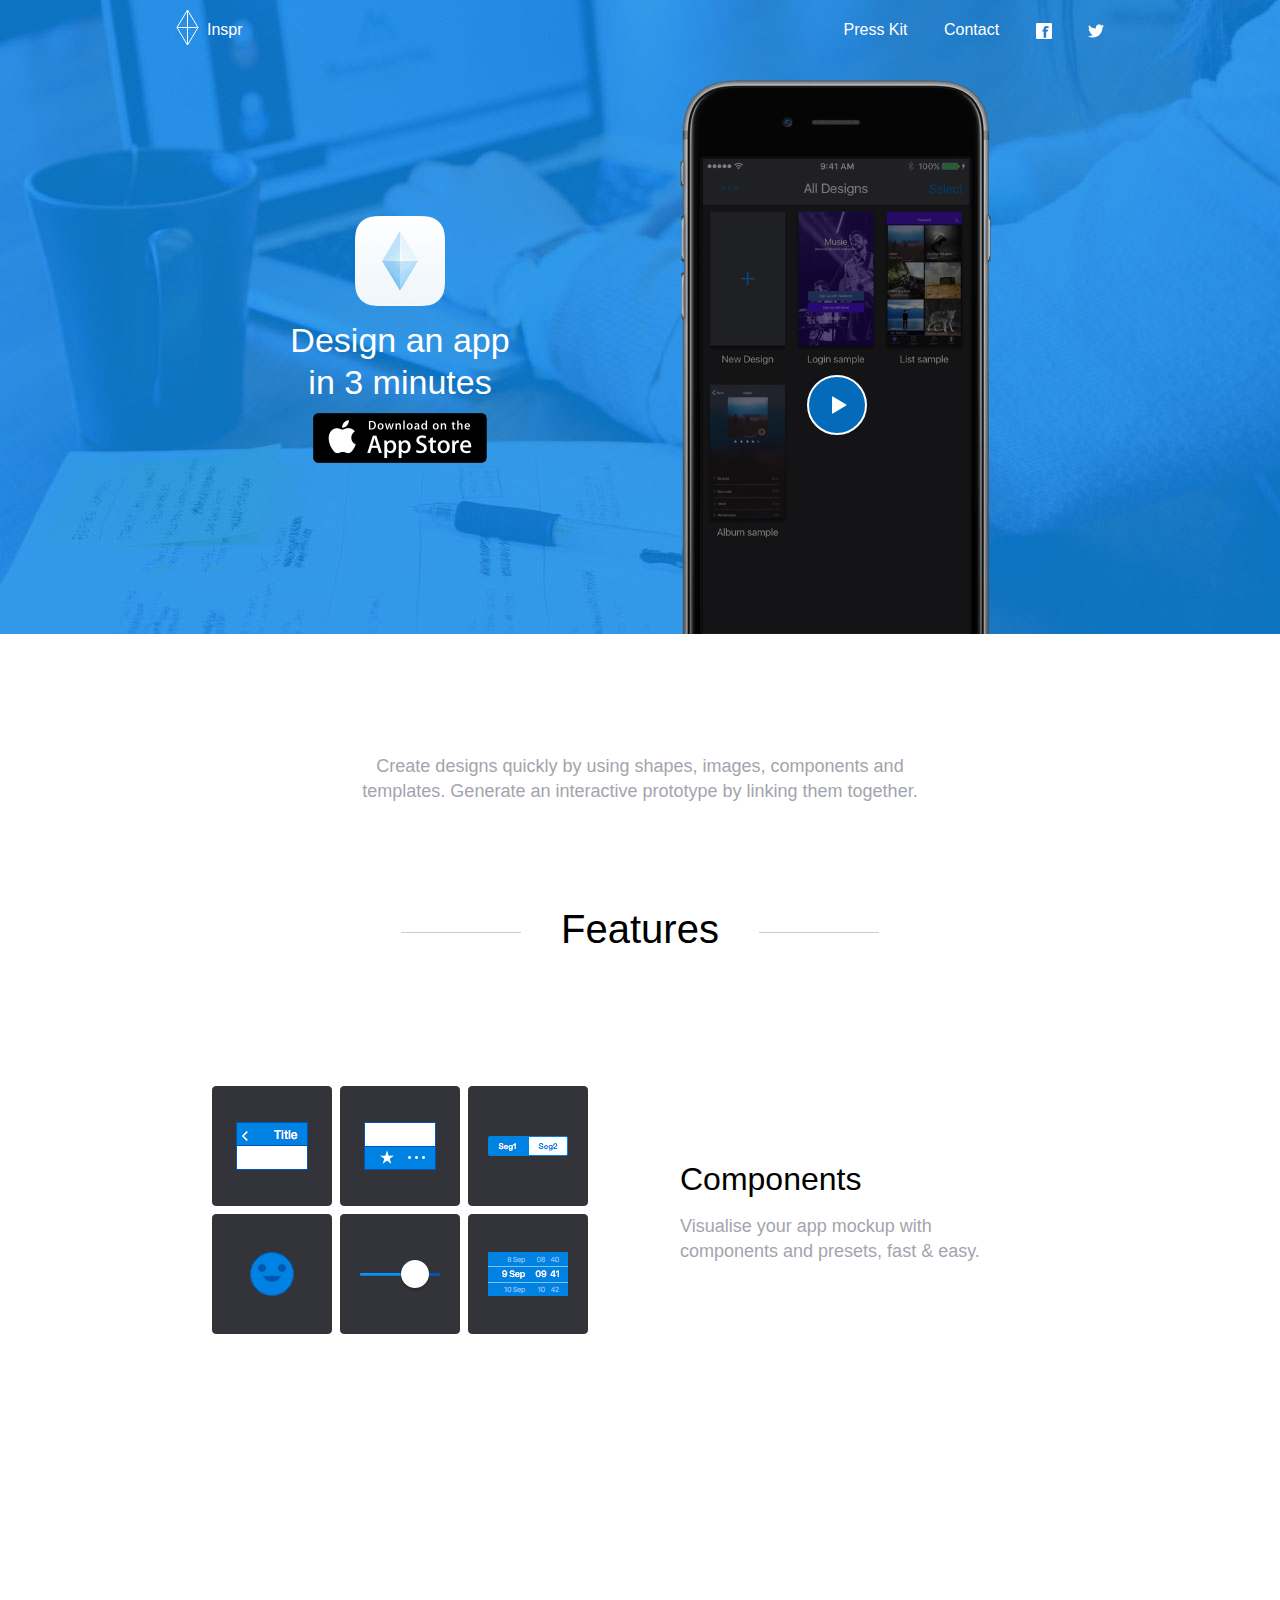
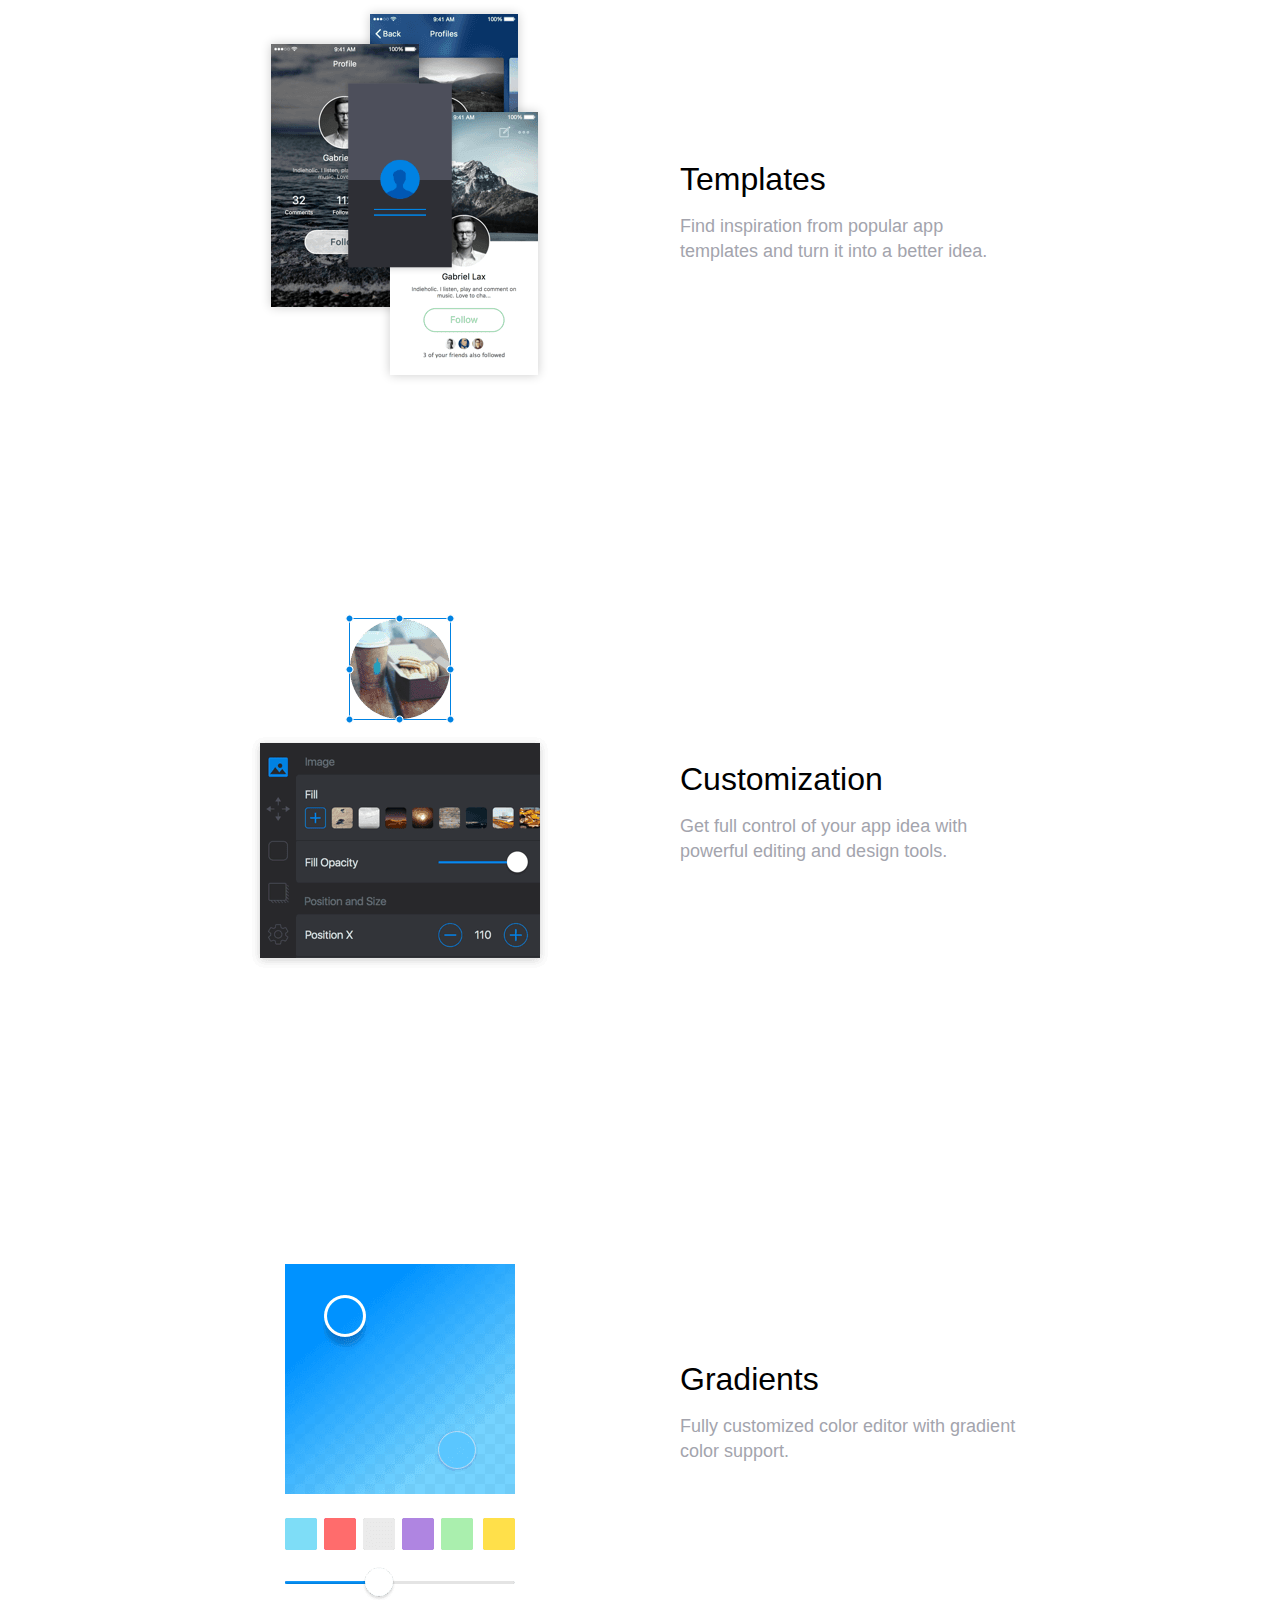
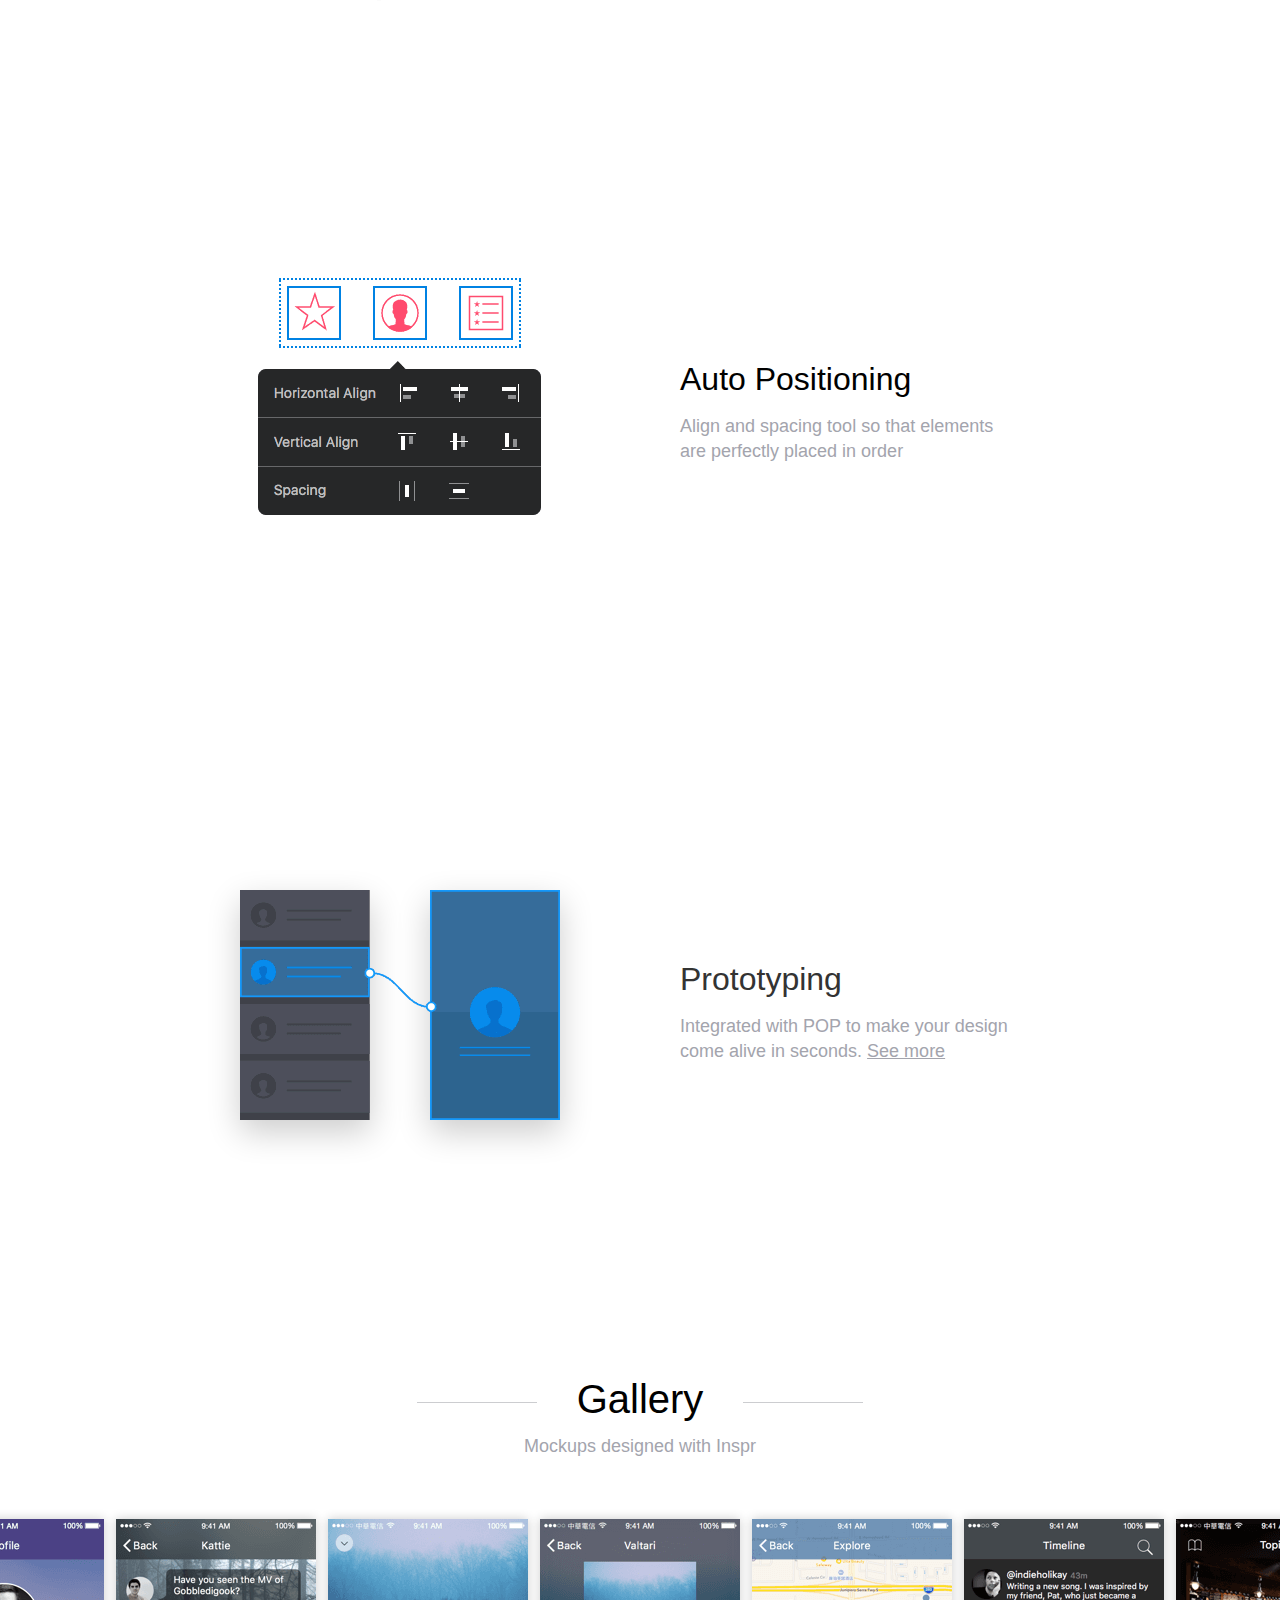
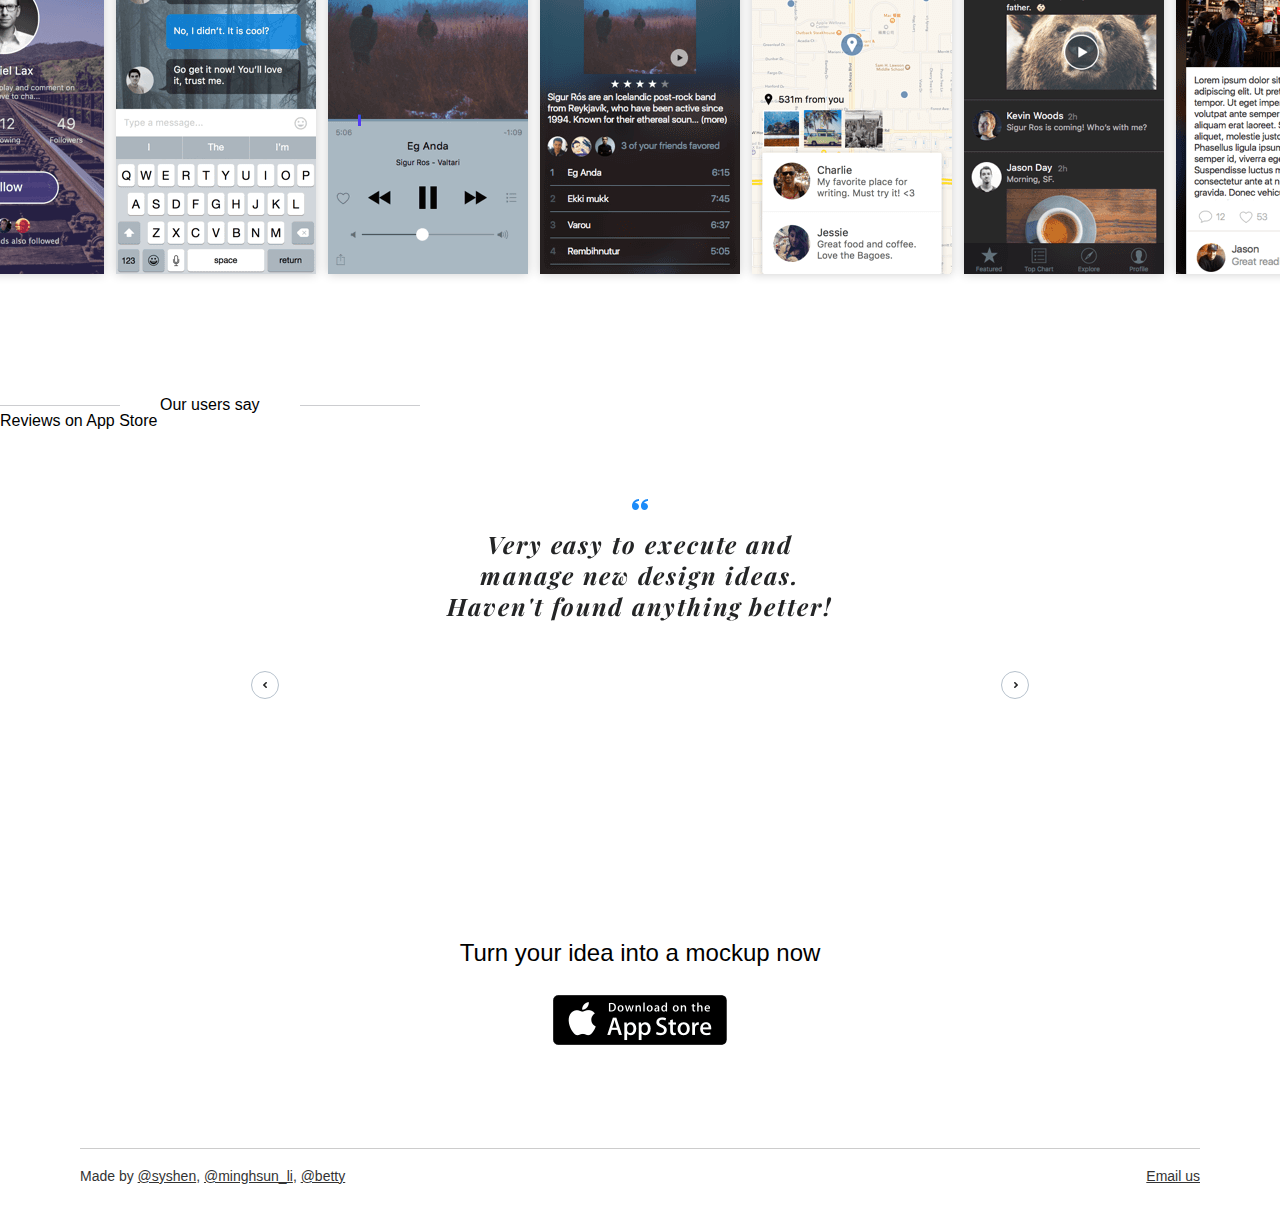
==== index.html @ a8699042 "testimonials" ====
<!doctype html>
<html>
  <head>
    <meta name="viewport" content="width=device-width, initial-scale=1">
    <meta http-equiv="Content-Type" content="text/html; charset=utf8"/>
    <meta name="description" content='Inspr is a mobile app for everyone to design an app interface directly on your mobile phone.'/>
    <meta property="og:site_name" content="Inspr" />
    <meta property="fb:app_id" content="500670736767893" />
    <meta property="og:title" content="Inspr - mock-up and prototype app designs from the phone" />
    <meta property="og:description" content='Inspr is a mobile app for everyone to design an app interface directly on your mobile phone.' />
    <meta property="og:type" content="website" />
    <meta property="og:url" content="https://insprdesign.com" />
    <meta property="og:image" content="https://insprdesign.com/images/meta.jpg" />
    <meta property="og:image:width" content="1200" />
    <meta property="og:image:height" content="630" />
    <meta property="og:video" content="https://insprdesign.com/video/inspr_demo.mp4" />
    <title>Inspr - mock-up and prototype app designs from the phone</title>
    <link rel="stylesheet" href="/css/index.css">
    <link rel="stylesheet" href="/css/testimoinals.css">
    <link rel="apple-touch-icon" href="/touchicon.png">
    <link rel="icon" href="/favicon.png">
    <!--[if IE]><link rel="shortcut icon" href="/favicon.ico"><![endif]-->
    <script>
      (function(i,s,o,g,r,a,m){i['GoogleAnalyticsObject']=r;i[r]=i[r]||function(){
      (i[r].q=i[r].q||[]).push(arguments)},i[r].l=1*new Date();a=s.createElement(o),
      m=s.getElementsByTagName(o)[0];a.async=1;a.src=g;m.parentNode.insertBefore(a,m)
      })(window,document,'script','//www.google-analytics.com/analytics.js','ga');
      ga('create', 'UA-71495814-1', 'auto');
      ga('send', 'pageview');
      function gaEvent(category,action,label){
        ga('send', 'event', category, action, label);
      }
    </script>
    <script>
      !function(f,b,e,v,n,t,s){if(f.fbq)return;n=f.fbq=function(){n.callMethod?n.callMethod.apply(n,arguments):n.queue.push(arguments)};if(!f._fbq)f._fbq=n;n.push=n;n.loaded=!0;n.version='2.0';n.queue=[];t=b.createElement(e);t.async=!0;t.src=v;s=b.getElementsByTagName(e)[0];s.parentNode.insertBefore(t,s)}(window,document,'script','//connect.facebook.net/en_US/fbevents.js');

      fbq('init', '153054981726549');
      fbq('track', "PageView");
    </script>
    <script>
      window.twttr = (function(d, s, id) {
        var js, fjs = d.getElementsByTagName(s)[0],t = window.twttr || {};
        if (d.getElementById(id)) return t;
        js = d.createElement(s);
        js.id = id;
        js.src = "https://platform.twitter.com/widgets.js";
        fjs.parentNode.insertBefore(js, fjs);
        t._e = [];
        t.ready = function(f) {
          t._e.push(f);
        };
        return t;
      }(document, "script", "twitter-wjs"));
    </script>
    <!-- Hotjar Tracking Code for http://insprdesign.com -->
    <script>
      (function(h,o,t,j,a,r){
          h.hj=h.hj||function(){(h.hj.q=h.hj.q||[]).push(arguments)};
          h._hjSettings={hjid:225142,hjsv:5};
          a=o.getElementsByTagName('head')[0];
          r=o.createElement('script');r.async=1;
          r.src=t+h._hjSettings.hjid+j+h._hjSettings.hjsv;
          a.appendChild(r);
        })(window,document,'//static.hotjar.com/c/hotjar-','.js?sv=');
    </script>

    <script src="https://cdn.optimizely.com/js/6084630692.js"></script>
    <!-- Google Code for Inspr landing page conversion Conversion Page -->
  </head>
  <body>
    <div id="fb-root"></div>
    <script>
    (function(d, s, id) {
      var js, fjs = d.getElementsByTagName(s)[0];
      if (d.getElementById(id)) return;
      js = d.createElement(s); js.id = id;
      js.src = "//connect.facebook.net/zh_TW/sdk.js#xfbml=1&version=v2.5&appId=500670736767893";
      fjs.parentNode.insertBefore(js, fjs);
    }(document, 'script', 'facebook-jssdk'));
    </script>
  	<section class="hero">
      <header>
        <div class="header-wrapper">
          <a href="#" class="inspr-logo nav-link"><span class="inspr-logo-icon"></span>Inspr</a>
          <ul class="nav-list">
            <li class="nav-item"><a href="https://medium.com/@bettyfang/inspr-is-now-integrated-with-pop-b1e94a67278f#.gm7x661md" class="nav-link" onClick="gaEvent('actions','get_presskit','')">Press Kit</a></li>
            <li class="nav-item"><a href="mailto:contact@insprdesign.com" class="nav-link" onClick="gaEvent('actions','email','email_nav')">Contact</a></li>
            <li class="nav-item"><a href="https://www.facebook.com/insprdesign/" target="_blank" class="nav-link" class="nav-link" onClick="gaEvent('actions','link_sn','fb_nav')"><span class="nav-icon nav-icon__fb"></span></a></li>
            <li class="nav-item"><a href="https://twitter.com/InsprDesign" target="_blank" class="nav-link" onClick="gaEvent('actions','link_sn','twitter_nav')"><span class="nav-icon nav-icon__twitter"></span></a></li>
          </ul>
        </div>
      </header>
			<div class="iphone sprite-iphone">
        <video class="demo-video">
          <source src="/video/inspr_demo.webm" type="video/webm">
          <source src="/video/inspr_demo.mp4" type="video/mp4">
          <source src="/video/inspr_demo.ogg" type="video/ogg">
          <img src="/video/inspr_demo.png" alt="">
        </video>
        <div class="play-video-mask"><div class="play-video"></div></div>
      </div>
      <div class="hero-description">
        <a class="store-link" href="https://itunes.apple.com/app/apple-store/id1011122014?pt=616448&ct=Landing&mt=8" onClick="gaEvent('actions','download_inspr','app_icon'); fbq('track', 'Lead');"><span class="app-icon sprite-app-icon"></span></a>
				<!--<h1>Inspr</h1>-->
				<h1>Design an app in 3 minutes</h1>
        <a class="play-video-wrapper__m" onClick="gaEvent('actions','play_video','')"><span class="play-video__m"></span><br>watch demo</a>
        <a class="store-link" href="https://itunes.apple.com/app/apple-store/id1011122014?pt=616448&ct=Landing&mt=8" onClick="gaEvent('actions','download_inspr','top'); fbq('track', 'Lead');"><span class="download-badge sprite-download-badge"></span></a>
        <!--
        <div class="sn-btns">
          <div class="fb-like" data-href="http://insprdesign.com" data-width="100" data-layout="button_count" data-action="like" data-show-faces="true" data-share="false" style="vertical-align: top;"></div>
          <a class="twitter-share-button" href="https://twitter.com/intent/tweet?text=@InsprDesign%20Easiest%20way%20to%20craft%20an%20app%20design%20on%20your%20phone">Tweet</a>
        </div>
      -->
			</div>
  	</section>
    <p class="app-description">Create designs quickly by using shapes, images, components and templates. Generate an interactive prototype by linking them together.</p>
    <h2 class="heading"><span class="heading-dash"></span><span class="heading-text">Features</span><span class="heading-dash"></span></h2>
  	<section class="feature">
  		<div class="feature-text">
    		<h3 class="feature-title">Components</h3>
    		<p class="feature-description">Visualise your app mockup with components and presets, fast &amp; easy.</p>
  		</div>
  		<div class="feature-image">
  			<ul class="comp-list">
  				<li class="comp-el comp-el-1 sprite-comp-1"><div class="comp-popover"><div class="comp-navbar sprite-comp-navbar"></div></div></li>
  				<li class="comp-el comp-el-2 sprite-comp-2"></li>
  				<li class="comp-el comp-el-3 sprite-comp-3"></li>
  				<li class="comp-el comp-el-4 sprite-comp-4"></li>
  				<li class="comp-el comp-el-5 sprite-comp-5"></li>
  				<li class="comp-el comp-el-6 sprite-comp-6"></li>
  			</ul>
  		</div>
  	</section>

  	<section class="feature">
  		<div class="feature-text">
    		<h3 class="feature-title">Templates</h3>
    		<p class="feature-description">Find inspiration from popular app templates and turn it into a better idea.</p>
  		</div>
  		<div class="feature-image feature-image__template">
        <div class="templates-demo">
          <div class="template-mockup template-mockup1 sprite-template-m-1" ></div>
          <div class="template-mockup template-mockup2 sprite-template-m-2" ></div>
          <div class="template-mockup template-mockup3 sprite-template-m-3" ></div>
          <div class="template sprite-template"></div>
        </div>
  		</div>
  	</section>

  	<section class="feature">
  		<div class="feature-text">
    		<h3 class="feature-title">Customization</h3>
    		<p class="feature-description">Get full control of your app idea with powerful editing and design tools.</p>
  		</div>
  		<div class="feature-image">
  			<div class="customization-demo sprite-custmz"></div>
  		</div>
  	</section>

    <section class="feature">
      <div class="feature-text">
        <h3 class="feature-title">Gradients</h3>
        <p class="feature-description">Fully customized color editor with gradient color support.</p>
      </div>
      <div class="feature-image feature-image__gradient">
        <div class="gradient-demo sprite-gradient"></div>
      </div>
    </section>

    <section class="feature">
      <div class="feature-text">
        <h3 class="feature-title">Auto Positioning</h3>
        <p class="feature-description">Align and spacing tool so that elements
are perfectly placed in order</p>
      </div>
      <div class="feature-image feature-image__spacing">
        <div class="spacing-demo sprite-spacing"></div>
      </div>
    </section>

    <section class="feature">
      <div class="feature-text">
        <h3 class="feature-title"><a href="pop">Prototyping</a></h3>
        <p class="feature-description">Integrated with POP to make your design
come alive in seconds. <a href="pop" style="color: #a3a4ad; text-decoration:underline">See more</a> </p>
      </div>
      <div class="feature-image feature-image__pop">
        <div class="pop-demo sprite-pop">
          <div class="pop-screena sprite-pop_screena"></div>
          <div class="pop-screenb sprite-pop_screenb"></div>
          <div class="pop-link sprite-pop_link"></div>
        </div>
      </div>
    </section>


  	<section class="gallery">
    	<h3 class="gallery-title"><span class="heading-dash"></span><span class="heading-text">Gallery</span><span class="heading-dash"></span></h3>
      <p class="gallery-description">Mockups designed with Inspr</p>
    	<div class="mockups-wrapper">
       <ul class="mockups-list">
         <li class="mockup-item"><span class="mockup gallery-mockup-1"></span></li>
         <li class="mockup-item"><span class="mockup gallery-mockup-2"></span></li>
         <li class="mockup-item"><span class="mockup gallery-mockup-3"></span></li>
         <li class="mockup-item"><span class="mockup gallery-mockup-4"></span></li>
         <li class="mockup-item"><span class="mockup gallery-mockup-5"></span></li>
         <li class="mockup-item"><span class="mockup gallery-mockup-6"></span></li>
         <li class="mockup-item"><span class="mockup gallery-mockup-7"></span></li>
       </ul>

      </div>
  	</section>

    <section class="testimonials-section">
      <h3 class="testimonials-title"><span class="heading-dash"></span><span class="heading-text">Our users say</span><span class="heading-dash"></span></h3>
      <p class="testimonials-description">Reviews on App Store</p>
      <div class="testimonials testimonials--01">
        <div class="testimonials__arrows_box testimonials__arrows_box--01">
          <button type="button" class="testimonials__arrow testimonials__arrow--left testimonials__arrow--01 testimonials__arrow--01--left js-testimonials-prev-arrow--01"></button>
          <button type="button" class="testimonials__arrow testimonials__arrow--right testimonials__arrow--01 testimonials__arrow--01--right js-testimonials-next-arrow--01"></button>
        </div>
        <div data-slick="{&quot;slidesToShow&quot;: 1, &quot;slidesToScroll&quot;: 1, &quot;fade&quot;: false, &quot;prevArrow&quot; : &quot;.js-testimonials-prev-arrow--01&quot;, &quot;nextArrow&quot;: &quot;.js-testimonials-next-arrow--01&quot;, &quot;cssEase&quot;: &quot;linear&quot;}" class="testimonials__box js-slider">
          <div class="testimonials__item"><span class="testimonials__item_text">Very easy to execute and manage new design ideas. Haven't found anything better!</span>
            <!-- <div style="background-image:url(img/pictures/pic--ive.png)" class="testimonials__item_photo"></div><span class="testimonials__item_name">Jonathan Ive</span><span class="testimonials__item_job">Senior Vice-President in charge of design at Apple</span> -->
          </div>
          <div class="testimonials__item"><span class="testimonials__item_text">Inspr Pro is one elegant and powerful app that any progressive designer would love. It is very convenient and delivers its promise without much complication. I've been using this app and have watched it grow. Thank you Inspr Team for coming up with this wonderful app!</span>
            <!-- <div style="background-image:url(img/pictures/pic--doe.jpg)" class="testimonials__item_photo"></div><span class="testimonials__item_name">John Doe</span><span class="testimonials__item_job">CTO at Geekish inc</span> -->
          </div>
        </div>
      </div>
    </section>

  	<footer class="footer">
    	<h3 class="footer-title">Turn your idea into a mockup now</h3>
    	<a class="store-link" href="https://itunes.apple.com/app/apple-store/id1011122014?pt=616448&ct=Landing&mt=8" onClick="gaEvent('actions','download_inspr','btm');fbq('track', 'Lead');"><span class="download-badge sprite-download-badge"></span></a>
    	<hr>
      <p class="contact"><a href="mailto:contact@insprdesign.com" onClick="gaEvent('actions','email','email_footer')">Email us</a></p>
    	<p class="copyright">Made by <a href="https://twitter.com/syshen" target="_blank" onClick="gaEvent('links','link_sn','syshen')">@syshen</a>, <a href="https://twitter.com/minghsun_li" target="_blank" onClick="gaEvent('links','link_sn','minghsun')">@minghsun_li</a>, <a href="https://twitter.com/bettyfang" target="_blank" onClick="gaEvent('links','link_sn','betty')">@betty</a></p>
  	</footer>

    <div class="mask">
        <video class="demo-video__m">
          <source src="/video/inspr_demo.webm" type="video/webm">
          <source src="/video/inspr_demo.mp4" type="video/mp4">
          <source src="/video/inspr_demo.ogg" type="video/ogg">
          <img src="/video/inspr_demo.png" alt="">
        </video>
        <a class="close-mask sprite-close"></a>
    </div>
	<script src="/js/jquery-2.1.4.min.js"></script>
  <script src="/js/flipsnap.min.js"></script>
	<script src="/js/index.js"></script>
  <script src="/js/main.js" defer></script>

  <!-- Google AdWords -->
  <script type="text/javascript">
  /* <![CDATA[ */
  var google_conversion_id = 923114972;
  var google_conversion_language = "en";
  var google_conversion_format = "3";
  var google_conversion_color = "ffffff";
  var google_conversion_label = "3KYWCI32_GYQ3LuWuAM";
  var google_remarketing_only = false;
  /* ]]> */
  </script>
  <script type="text/javascript" src="//www.googleadservices.com/pagead/conversion.js">
  </script>
  <noscript>
    <div style="display:inline;">
      <img height="1" width="1" style="border-style:none;" alt="" src="//www.googleadservices.com/pagead/conversion/923114972/?label=3KYWCI32_GYQ3LuWuAM&amp;guid=ON&amp;script=0"/>
    </div>
  </noscript>

  </body>
</html>
---- css/index.css ----
html,body,div,span,applet,object,iframe,h1,h2,h3,h4,h5,h6,p,blockquote,pre,a,abbr,acronym,address,big,cite,code,del,dfn,em,img,ins,kbd,q,s,samp,small,strike,strong,sub,sup,tt,var,b,u,i,center,dl,dt,dd,ol,ul,li,fieldset,form,label,legend,table,caption,tbody,tfoot,thead,tr,th,td,article,aside,canvas,details,embed,figure,figcaption,footer,header,hgroup,menu,nav,output,ruby,section,summary,time,mark,audio,video{margin:0;padding:0;border:0;font:inherit;font-size:100%;vertical-align:baseline}html{line-height:1}ol,ul{list-style:none}table{border-collapse:collapse;border-spacing:0}caption,th,td{text-align:left;font-weight:normal;vertical-align:middle}q,blockquote{quotes:none}q:before,q:after,blockquote:before,blockquote:after{content:"";content:none}a img{border:none}article,aside,details,figcaption,figure,footer,header,hgroup,main,menu,nav,section,summary{display:block}.comp-list:after,.mockups-list:after,.comp-list:before,.mockups-list:before{content:' ';display:table;clear:both}body{position:relative;font-family:'Helvetica Neue', "Helvetica", Roboto, Arial, Verdana, sans-serif}a:link,a:visited{text-decoration:none;color:#333}header{position:absolute;top:0;left:0;width:100%;height:70px;font-size:16px}@media only screen and (max-width: 480px){header{display:none}}header a:link,header a:visited{line-height:60px;color:white}.inspr-logo-icon,.nav-icon{display:inline-block;background-image:url(../images/sprite_global.png);background-image:none,url(../images/sprite_global.svg);vertical-align:middle}.header-wrapper{margin:auto;max-width:960px;width:90%}.inspr-logo{float:left}.inspr-logo-icon{position:relative;top:-3px;margin-right:8px;width:23px;height:37px;background-position:-9px -9px}.nav-list{float:right}.nav-item{display:inline-block}.nav-link{display:inline-block;padding-left:16px;padding-right:16px}.nav-link:hover,.nav-link:active{background:rgba(255,255,255,0.1)}.nav-icon{width:16px;height:16px}.nav-icon__fb{background-position:-10px -54px}.nav-icon__twitter{background-position:-36px -54px}.sn-btns{margin-top:25px}@media only screen and (max-width: 767px){.sn-btns{display:none}}
.footer{padding:0 80px 40px;text-align:center}@media only screen and (max-width: 767px){.footer{padding-left:5%;padding-right:5%}}
hr{margin-top:100px;margin-bottom:20px;border:0;border-bottom:1px solid #ccc}.contact{float:right;text-align:right}.copyright{float:left;text-align:left}.contact,.copyright{font-size:14px;color:#333}.contact a,.copyright a{text-decoration:underline}@media only screen and (max-width: 767px){.contact,.copyright{float:none;margin-bottom:10px;text-align:center}}
.sprite-sprite,.sprite-app-icon,.sprite-close,.sprite-comp-1,.sprite-comp-2,.sprite-comp-3,.sprite-comp-4,.sprite-comp-5,.sprite-comp-6,.sprite-comp-navbar,.sprite-custmz,.sprite-download-badge,.sprite-gradient,.sprite-iphone,.sprite-pop_link,.sprite-pop_screena,.sprite-pop_screenb,.sprite-spacing,.sprite-template-m-1,.sprite-template-m-2,.sprite-template-m-3,.sprite-template{background-image:url('../images/sprite.png');background-repeat:no-repeat}.sprite-app-icon{background-position:0 0;height:90px;width:90px}.sprite-close{background-position:0 -90px;height:28px;width:28px}.sprite-comp-1{background-position:0 -118px;height:120px;width:120px}.sprite-comp-2{background-position:0 -238px;height:120px;width:120px}.sprite-comp-3{background-position:0 -358px;height:120px;width:120px}.sprite-comp-4{background-position:0 -478px;height:120px;width:120px}.sprite-comp-5{background-position:0 -598px;height:120px;width:120px}.sprite-comp-6{background-position:0 -718px;height:120px;width:120px}.sprite-comp-navbar{background-position:0 -838px;height:40px;width:192px}.sprite-custmz{background-position:0 -878px;height:355px;width:298px}.sprite-download-badge{background-position:0 -1233px;height:50px;width:174px}.sprite-gradient{background-position:0 -1283px;height:337px;width:230px}.sprite-iphone{background-position:0 -1620px;height:633px;width:311px}.sprite-pop_link{background-position:0 -2253px;height:46px;width:73px}.sprite-pop_screena{background-position:0 -2299px;height:230px;width:130px}.sprite-pop_screenb{background-position:0 -2529px;height:230px;width:130px}.sprite-spacing{background-position:0 -2759px;height:237px;width:284px}.sprite-template-m-1{background-position:0 -2996px;height:263px;width:148px}.sprite-template-m-2{background-position:0 -3259px;height:263px;width:148px}.sprite-template-m-3{background-position:0 -3522px;height:263px;width:148px}.sprite-template{background-position:0 -3785px;height:263px;width:148px}.sprite-retina-sprite{background-image:url('../images/sprite-retina.png');background-repeat:no-repeat}@media (min--moz-device-pixel-ratio: 1.5), (-o-min-device-pixel-ratio: 3 / 2), (-webkit-min-device-pixel-ratio: 1.5), (min-device-pixel-ratio: 1.5), (min-resolution: 1.5dppx){.sprite-all-retina-sprites,.sprite-app-icon,.sprite-close,.sprite-comp-1,.sprite-comp-2,.sprite-comp-3,.sprite-comp-4,.sprite-comp-5,.sprite-comp-6,.sprite-comp-navbar,.sprite-custmz,.sprite-download-badge,.sprite-gradient,.sprite-iphone,.sprite-pop_link,.sprite-pop_screena,.sprite-pop_screenb,.sprite-spacing,.sprite-template-m-1,.sprite-template-m-2,.sprite-template-m-3,.sprite-template{background-image:url('../images/sprite-retina.png');-moz-background-size:373px auto;-o-background-size:373px auto;-webkit-background-size:373px auto;background-size:373px auto}.sprite-app-icon{background-position:0 0}.sprite-close{background-position:0 -90px}.sprite-comp-1{background-position:0 -118px}.sprite-comp-2{background-position:0 -238px}.sprite-comp-3{background-position:0 -358px}.sprite-comp-4{background-position:0 -478px}.sprite-comp-5{background-position:0 -598px}.sprite-comp-6{background-position:0 -718px}.sprite-comp-navbar{background-position:0 -838px}.sprite-custmz{background-position:0 -878px}.sprite-download-badge{background-position:0 -1233px}.sprite-gradient{background-position:0 -1283px}.sprite-iphone{background-position:0 -1620px}.sprite-pop_link{background-position:0 -2537px}.sprite-pop_screena{background-position:0 -2583px}.sprite-pop_screenb{background-position:0 -2813px}.sprite-spacing{background-position:0 -3043px}.sprite-template-m-1{background-position:0 -3280px}.sprite-template-m-2{background-position:0 -3543px}.sprite-template-m-3{background-position:0 -3806px}.sprite-template{background-position:0 -4069px}}.gallery-sprite,.gallery-mockup-1,.gallery-mockup-2,.gallery-mockup-3,.gallery-mockup-4,.gallery-mockup-5,.gallery-mockup-6,.gallery-mockup-7{background-image:url('../images/gallery.png');background-repeat:no-repeat}.gallery-mockup-1{background-position:0 0;height:355px;width:200px}.gallery-mockup-2{background-position:0 -355px;height:355px;width:200px}.gallery-mockup-3{background-position:0 -710px;height:355px;width:200px}.gallery-mockup-4{background-position:0 -1065px;height:355px;width:200px}.gallery-mockup-5{background-position:0 -1420px;height:355px;width:200px}.gallery-mockup-6{background-position:0 -1775px;height:355px;width:200px}.gallery-mockup-7{background-position:0 -2130px;height:355px;width:200px}.gallery-retina-sprite{background-image:url('../images/gallery-retina.png');background-repeat:no-repeat}@media (min--moz-device-pixel-ratio: 1.5), (-o-min-device-pixel-ratio: 3 / 2), (-webkit-min-device-pixel-ratio: 1.5), (min-device-pixel-ratio: 1.5), (min-resolution: 1.5dppx){.gallery-all-retina-sprites,.gallery-mockup-1,.gallery-mockup-2,.gallery-mockup-3,.gallery-mockup-4,.gallery-mockup-5,.gallery-mockup-6,.gallery-mockup-7{background-image:url('../images/gallery-retina.png');-moz-background-size:200px auto;-o-background-size:200px auto;-webkit-background-size:200px auto;background-size:200px auto}.gallery-mockup-1{background-position:0 0}.gallery-mockup-2{background-position:0 -355px}.gallery-mockup-3{background-position:0 -710px}.gallery-mockup-4{background-position:0 -1065px}.gallery-mockup-5{background-position:0 -1420px}.gallery-mockup-6{background-position:0 -1775px}.gallery-mockup-7{background-position:0 -2130px}}#pop-link{display:block;margin-top:10px;font-size:14px;text-decoration:underline;color:white}h2.heading,.gallery-title{font-size:40px;line-height:1.25}@media only screen and (max-width: 480px){h2.heading,.gallery-title{font-size:28px}}
.hero h2,.app-description,.feature-description,.gallery-description{font-size:18px;line-height:1.389}.hero{margin-bottom:120px;min-height:632px;overflow:hidden;background:#0082e3 url("../images/hero_bg.jpg");background-size:cover}@media only screen and (max-width: 767px){.hero{min-height:560px}}
.hero-description{position:absolute;top:216px;left:50%;margin-left:-360px;width:240px;text-align:center}@media only screen and (max-width: 960px){.hero-description{margin-left:-300px}}@media only screen and (max-width: 767px){.hero-description{top:120px;margin-left:-120px}}@media only screen and (max-width: 480px){.hero-description{top:90px}}
h1{margin-top:10px;margin-bottom:10px;color:white;font-size:34px;font-weight:300;line-height:42px}.hero h2{margin-bottom:20px;color:white}.iphone{position:relative;top:80px;left:50%;margin-left:40px;width:311px;height:634px}@media only screen and (max-width: 767px){.iphone{display:none}}
.play-video-mask{position:absolute;top:79px;left:22px;width:267px;height:474px;background:rgba(0,0,0,0.5)}.play-video,.play-video__m{border-radius:50%;background:url("../images/play-video.png") no-repeat;background-size:56px 56px;border:2px solid white}@media not all, not all, (-webkit-min-device-pixel-ratio: 1.5), not all, (min-resolution: 1.5dppx){.play-video,.play-video__m{background-image:url("../images/play-video@2x.png")}}
.play-video{position:absolute;top:216px;left:105px;width:56px;height:56px;background-color:rgba(0,130,227,0.8)}@media only screen and (max-width: 767px){.play-video{display:none}}
.play-video-wrapper__m{display:none;margin-bottom:20px;font-size:12px;color:white;text-align:center}@media only screen and (max-width: 767px){.play-video-wrapper__m{display:block}}
.play-video__m{display:inline-block;margin-bottom:8px;width:48px;height:48px;background-position:center center}@media not all, not all, (-webkit-min-device-pixel-ratio: 1.5), not all, (min-resolution: 1.5dppx){.play-video__m{background-image:url("../images/play-video@2x.png")}}
.demo-video{position:absolute;top:79px;left:22px;width:267px;height:474px}.app-icon{display:inline-block;width:90px;height:90px}.download-badge{display:inline-block;width:174px;height:50px}.download-badge.typeform-share{box-sizing:border-box;padding:15px;font-size:20px;font-weight:400;background:white;border-radius:5px;color:#2990E4}.subscribe-description{margin-top:10px;margin-bottom:20px;font-size:12px;color:white}.app-description{margin:auto auto 100px;padding:0 20px;max-width:600px;color:#a3a4ad;text-align:center}h2.heading{margin:auto auto -40px;padding:0 20px;max-width:600px;text-align:center}@media only screen and (max-width: 960px){h2.heading{margin-bottom:80px}}
@media only screen and (max-width: 480px){.heading-text{display:inline-block;padding-bottom:8px;border-bottom:1px solid #CCCDD0}}
.heading-dash{display:inline-block;width:120px;height:1px;background:#CCCDD0;line-height:50px;vertical-align:middle}.heading-dash:first-child{margin-right:40px}.heading-dash:last-child{margin-left:40px}@media only screen and (max-width: 767px){.heading-dash{width:80px}}@media only screen and (max-width: 480px){.heading-dash{display:none}}
.feature{position:relative;min-height:600px}@media only screen and (max-width: 960px){.feature{min-height:0;padding-bottom:120px}}@media only screen and (max-width: 767px){.feature{padding-bottom:80px}}
.feature-image{position:absolute;top:100px;left:50%;margin-left:-440px;width:400px;height:400px}@media only screen and (max-width: 960px){.feature-image{position:relative;top:0;left:0;margin:auto;width:100%;height:auto;overflow:hidden}}
.feature-text{position:absolute;top:240px;left:50%;margin-left:40px}@media only screen and (min-width: 961px){.desktop .feature-text{top:140px;padding:100px 0}}@media only screen and (max-width: 960px){.feature-text{position:relative;left:0;top:0;margin-left:0;text-align:center}}
.feature-title{font-size:32px;line-height:50px;width:340px}@media only screen and (max-width: 480px){.feature-title{font-size:24px;line-height:35px}}@media only screen and (max-width: 960px){.feature-title{margin-left:auto;margin-right:auto;width:90%}}
.feature-description{width:340px;margin-top:10px;color:#a3a4ad}@media only screen and (max-width: 960px){.feature-description{margin-bottom:40px;margin-left:auto;margin-right:auto;width:340px}}@media only screen and (max-width: 767px){.feature-description{width:90%;line-height:1.5}}
.comp-list{margin:72px auto 0;width:376px}@media only screen and (max-width: 960px){.comp-list{position:relative;left:50%;margin-top:0;margin-left:-188px}}@media only screen and (max-width: 767px){.comp-list{top:-30px;-moz-transform:scale(0.75, 0.75);-ms-transform:scale(0.75, 0.75);-webkit-transform:scale(0.75, 0.75);transform:scale(0.75, 0.75)}}
.comp-el{float:left;position:relative;margin-right:8px;margin-bottom:8px;width:120px;height:120px}.comp-el:nth-child(3n){margin-right:0}.comp-el:nth-child(n+4){margin-bottom:0}.comp-popover{-moz-transition:-moz-transform 0.4s cubic-bezier(0.73, 0.08, 0.49, 1.36),opacity 0.4s ease-out;-o-transition:-o-transform 0.4s cubic-bezier(0.73, 0.08, 0.49, 1.36),opacity 0.4s ease-out;-webkit-transition:-webkit-transform 0.4s cubic-bezier(0.73, 0.08, 0.49, 1.36),opacity 0.4s ease-out;transition:transform 0.4s cubic-bezier(0.73, 0.08, 0.49, 1.36),opacity 0.4s ease-out;-moz-transform:translate(0, -20px) scale(0.5, 0.5);-ms-transform:translate(0, -20px) scale(0.5, 0.5);-webkit-transform:translate(0, -20px) scale(0.5, 0.5);transform:translate(0, -20px) scale(0.5, 0.5);z-index:10;position:absolute;top:108px;left:50%;margin-left:-114px;width:228px;height:88px;border-radius:2px;background:rgba(255,255,255,0.95);box-shadow:0 2px 10px rgba(0,0,0,0.2);opacity:0}.comp-popover:after{content:'';position:absolute;top:-6px;left:50%;margin-left:-4px;width:0;height:0;border-style:solid;border-width:0 4px 6px 4px;border-color:transparent transparent rgba(255,255,255,0.95) transparent}.feature-image:hover .comp-popover,.feature-text:hover+div .comp-popover{-moz-transform:translate(0, 0) scale(1, 1);-ms-transform:translate(0, 0) scale(1, 1);-webkit-transform:translate(0, 0) scale(1, 1);transform:translate(0, 0) scale(1, 1);opacity:1}.comp-navbar{margin:24px auto;width:192px;height:40px}.feature-image__template{-moz-transition:-moz-transform 0.7s cubic-bezier(0.73, 0.08, 0.64, 1.11),opacity 0.7s ease-in-out;-o-transition:-o-transform 0.7s cubic-bezier(0.73, 0.08, 0.64, 1.11),opacity 0.7s ease-in-out;-webkit-transition:-webkit-transform 0.7s cubic-bezier(0.73, 0.08, 0.64, 1.11),opacity 0.7s ease-in-out;transition:transform 0.7s cubic-bezier(0.73, 0.08, 0.64, 1.11),opacity 0.7s ease-in-out}@media only screen and (min-width: 961px){.feature-image__template:hover,.feature-text:hover+.feature-image__template{-moz-transform:translate(0, 50px);-ms-transform:translate(0, 50px);-webkit-transform:translate(0, 50px);transform:translate(0, 50px)}}
.templates-demo{position:relative;margin:auto;width:282px;height:400px}.template{position:absolute;top:30px;left:50%;margin-left:-74px;width:148px;height:263px;box-shadow:0 0 10px rgba(0,0,0,0.2)}.template-mockup{position:absolute;left:50%;margin-left:-74px;width:148px;height:263px;box-shadow:0 0 10px rgba(0,0,0,0.2)}.template{-moz-transform:scale(0.7, 0.7);-ms-transform:scale(0.7, 0.7);-webkit-transform:scale(0.7, 0.7);transform:scale(0.7, 0.7);-moz-transition:-moz-transform 0.7s cubic-bezier(0.73, 0.08, 0.64, 1.11),opacity 0.7s ease-in-out;-o-transition:-o-transform 0.7s cubic-bezier(0.73, 0.08, 0.64, 1.11),opacity 0.7s ease-in-out;-webkit-transition:-webkit-transform 0.7s cubic-bezier(0.73, 0.08, 0.64, 1.11),opacity 0.7s ease-in-out;transition:transform 0.7s cubic-bezier(0.73, 0.08, 0.64, 1.11),opacity 0.7s ease-in-out}.feature-image:hover .template,.feature-text:hover+div .template{-moz-transform:scale(0.5, 0.5);-ms-transform:scale(0.5, 0.5);-webkit-transform:scale(0.5, 0.5);transform:scale(0.5, 0.5);opacity:0}.template-mockup1{-moz-transform:translate(44px, 0);-ms-transform:translate(44px, 0);-webkit-transform:translate(44px, 0);transform:translate(44px, 0);-moz-transition:-moz-transform 0.7s cubic-bezier(0.73, 0.08, 0.64, 1.11);-o-transition:-o-transform 0.7s cubic-bezier(0.73, 0.08, 0.64, 1.11);-webkit-transition:-webkit-transform 0.7s cubic-bezier(0.73, 0.08, 0.64, 1.11);transition:transform 0.7s cubic-bezier(0.73, 0.08, 0.64, 1.11)}.feature-image:hover .template-mockup1,.feature-text:hover+div .template-mockup1{-moz-transform:translate(0, 0);-ms-transform:translate(0, 0);-webkit-transform:translate(0, 0);transform:translate(0, 0)}.template-mockup2{-moz-transform:translate(-55px, 30px);-ms-transform:translate(-55px, 30px);-webkit-transform:translate(-55px, 30px);transform:translate(-55px, 30px);-moz-transition:-moz-transform 0.7s cubic-bezier(0.73, 0.08, 0.64, 1.11);-o-transition:-o-transform 0.7s cubic-bezier(0.73, 0.08, 0.64, 1.11);-webkit-transition:-webkit-transform 0.7s cubic-bezier(0.73, 0.08, 0.64, 1.11);transition:transform 0.7s cubic-bezier(0.73, 0.08, 0.64, 1.11)}.feature-image:hover .template-mockup2,.feature-text:hover+div .template-mockup2{-moz-transform:translate(-156px, 0);-ms-transform:translate(-156px, 0);-webkit-transform:translate(-156px, 0);transform:translate(-156px, 0)}.template-mockup3{-moz-transform:translate(64px, 98px);-ms-transform:translate(64px, 98px);-webkit-transform:translate(64px, 98px);transform:translate(64px, 98px);-moz-transition:-moz-transform 0.7s cubic-bezier(0.73, 0.08, 0.64, 1.11);-o-transition:-o-transform 0.7s cubic-bezier(0.73, 0.08, 0.64, 1.11);-webkit-transition:-webkit-transform 0.7s cubic-bezier(0.73, 0.08, 0.64, 1.11);transition:transform 0.7s cubic-bezier(0.73, 0.08, 0.64, 1.11)}.feature-image:hover .template-mockup3,.feature-text:hover+div .template-mockup3{-moz-transform:translate(156px, 0);-ms-transform:translate(156px, 0);-webkit-transform:translate(156px, 0);transform:translate(156px, 0)}.customization-demo{margin:auto;width:298px;height:355px}@media only screen and (max-width: 767px){.customization-demo{margin-top:-45px;-moz-transform:scale(0.75, 0.75);-ms-transform:scale(0.75, 0.75);-webkit-transform:scale(0.75, 0.75);transform:scale(0.75, 0.75)}}
.gradient-demo{position:relative;top:50px;margin:auto;width:230px;height:337px}@media only screen and (max-width: 960px){.gradient-demo{top:auto}}@media only screen and (max-width: 767px){.gradient-demo{margin-top:-45px;-moz-transform:scale(0.75, 0.75);-ms-transform:scale(0.75, 0.75);-webkit-transform:scale(0.75, 0.75);transform:scale(0.75, 0.75)}}
.spacing-demo{position:relative;top:64px;margin:auto;width:284px;height:237px}@media only screen and (max-width: 960px){.spacing-demo{top:auto}}@media only screen and (max-width: 767px){.spacing-demo{margin-top:-25px;-moz-transform:scale(0.75, 0.75);-ms-transform:scale(0.75, 0.75);-webkit-transform:scale(0.75, 0.75);transform:scale(0.75, 0.75)}}
.pop-demo{position:relative;top:76px;margin:auto;width:320px;height:230px}@media only screen and (max-width: 960px){.pop-demo{top:auto}}@media only screen and (max-width: 767px){.pop-demo{margin-top:-25px;-moz-transform:scale(0.75, 0.75);-ms-transform:scale(0.75, 0.75);-webkit-transform:scale(0.75, 0.75);transform:scale(0.75, 0.75)}}
.pop-screena,.pop-screenb{position:absolute;top:0;width:130px;height:230px;box-shadow:0 12px 31px rgba(0,0,0,0.2)}.pop-screena{left:0}.pop-screenb{right:0}.pop-link{position:absolute;left:124px;top:77px;width:73px;height:46px}.gallery{padding-top:60px;padding-bottom:120px;overflow:hidden}.gallery-title{text-align:center}@media only screen and (max-width: 960px){.gallery-title{padding:0 40px}}@media only screen and (max-width: 480px){.gallery-title{margin-bottom:20px}}
.gallery-description{margin-top:10px;margin-bottom:60px;text-align:center;color:#a3a4ad}@media only screen and (max-width: 960px){.gallery-description{margin-bottom:40px;margin-left:auto;margin-right:auto;width:90%}}@media only screen and (max-width: 767px){.gallery-description{line-height:1.5}}
.mockups-wrapper{position:relative;width:100%;height:355px}.mockups-list{position:relative;left:50%;margin-left:-742px;width:1484px}@media only screen and (max-width: 960px){.mockups-list{left:auto;margin-left:0}}
.mockup-item{float:left;padding:0 6px}.mockup{display:inline-block;width:200px;height:355px;background-color:#eee;box-shadow:0 0 10px rgba(0,0,0,0.2)}.footer-title{margin-bottom:30px;text-align:center;font-size:24px}.mask{z-index:20;display:none;position:absolute;top:0;left:0;width:100%;height:100%;background:rgba(0,0,0,0.9)}.demo-video__m{position:relative;top:0;left:0;display:block;width:267px;height:474px;margin:50px auto 0}.close-mask{position:absolute;top:16px;right:16px;display:inline-block;width:28px;height:28px}
---- css/testimoinals.css ----
.slick-slider {
  position: relative;
  display: block;
  -moz-box-sizing: border-box;
  -webkit-box-sizing: border-box;
  box-sizing: border-box;
  -webkit-touch-callout: none;
  -webkit-user-select: none;
  -khtml-user-select: none;
  -moz-user-select: none;
  -ms-user-select: none;
  user-select: none;
  -ms-touch-action: pan-y;
  touch-action: pan-y;
  -webkit-tap-highlight-color: transparent; }

.slick-list {
  position: relative;
  overflow: hidden;
  display: block;
  margin: 0;
  padding: 0; }
.slick-list:focus {
  outline: none; }
.slick-list.dragging {
  cursor: pointer;
  cursor: hand; }

.slick-slider .slick-track,
.slick-slider .slick-list {
  -webkit-transform: translate3d(0, 0, 0);
  -moz-transform: translate3d(0, 0, 0);
  -ms-transform: translate3d(0, 0, 0);
  -o-transform: translate3d(0, 0, 0);
  transform: translate3d(0, 0, 0); }

.slick-track {
  position: relative;
  left: 0;
  top: 0;
  display: block; }
.slick-track:before, .slick-track:after {
  content: "";
  display: table; }
.slick-track:after {
  clear: both; }
.slick-loading .slick-track {
  visibility: hidden; }

.slick-slide {
  float: left;
  height: 100%;
  min-height: 1px;
  display: none; }
[dir="rtl"] .slick-slide {
  float: right; }
.slick-slide img {
  display: block; }
.slick-slide.slick-loading img {
  display: none; }
.slick-slide.dragging img {
  pointer-events: none; }
.slick-initialized .slick-slide {
  display: block; }
.slick-loading .slick-slide {
  visibility: hidden; }
.slick-vertical .slick-slide {
  display: block;
  height: auto;
  border: 1px solid transparent; }

.slick-arrow.slick-hidden {
  display: none; }

.testimonials {
  position: relative;
  margin: auto;
  padding: 70px 0;
  text-align: center; }
  @media (max-width: 500px) {
    .testimonials {
      padding: 50px 0; } }

.testimonials__description {
  font-weight: 300;
  display: inline-block;
  max-width: 500px;
  margin-bottom: 100px;
  color: #747474;
  font-size: 16px; }
  .wf-montserrat-n3-active .testimonials__description {
    font-family: Montserrat, Helvetica, Arial, sans-serif; }
  @media (max-width: 500px) {
    .testimonials__description {
      margin-bottom: 50px; } }

.testimonials__arrow {
  position: absolute; }

.testimonials__item_name {
  font-weight: 700;
  display: block;
  margin-bottom: 5px;
  font-size: 10px;
  color: #242526;
  text-transform: uppercase;
  font-style: normal; }
  .wf-montserrat-n7-active .testimonials__item_name {
    font-family: Montserrat, Helvetica, Arial, sans-serif; }

.testimonials__item_text {
  font-weight: 700;
  position: relative;
  display: block;
  max-width: 400px;
  padding: 30px 20px 0 20px;
  margin: auto auto 30px;
  font-size: 24px;
  color: #242526;
  font-style: italic;
  line-height: 1.3;
  letter-spacing: 0.08em; }
  .wf-playfairdisplay-i7-active .testimonials__item_text {
    font-family: Playfair Display, Helvetica, Arial, sans-serif; }
  .testimonials__item_text:before {
    content: "";
    position: absolute;
    left: 0;
    right: 0;
    top: 0;
    margin: auto;
    width: 16px;
    height: 11px;
    background: url([data-uri]) no-repeat center/100% auto; }
  @media (max-width: 500px) {
    .testimonials__item_text {
      font-size: 18px; } }

.testimonials__item_photo {
  height: 59px;
  width: 59px;
  margin: auto auto 25px;
  -webkit-border-radius: 50%;
  -moz-border-radius: 50%;
  border-radius: 50%;
  background-position: center;
  background-repeat: no-repeat;
  -webkit-background-size: cover;
  -moz-background-size: cover;
  -o-background-size: cover;
  background-size: cover;
  background-color: #747474; }

.testimonials__item_job {
  font-weight: 700;
  font-size: 13px;
  color: #747474;
  font-style: italic; }
  .wf-playfairdisplay-i7-active .testimonials__item_job {
    font-family: Playfair Display, Helvetica, Arial, sans-serif; }

.testimonials__arrows_box {
  position: absolute;
  margin: auto;
  z-index: 20;
  left: 0;
  right: 0;
  top: 50%;
  -webkit-transform: translateY(-50%);
  -moz-transform: translateY(-50%);
  -ms-transform: translateY(-50%);
  -o-transform: translateY(-50%);
  transform: translateY(-50%);
  width: 100%; }

.testimonials__arrow {
  position: absolute;
  -webkit-border-radius: 50%;
  -moz-border-radius: 50%;
  border-radius: 50%;
  -webkit-transition: -webkit-transform .4s ease, -webkit-box-shadow .4s ease;
  -moz-transition: -moz-transform .4s ease, -moz-box-shadow .4s ease;
  -o-transition: -o-transform .4s ease, box-shadow .4s ease;
  transition: transform .4s ease, box-shadow .4s ease; }
  .testimonials__arrow:before, .testimonials__arrow:after {
    content: "";
    position: absolute;
    left: 0;
    right: 0;
    bottom: 0;
    top: 0;
    margin: auto;
    -webkit-transition: opacity .4s ease;
    -moz-transition: opacity .4s ease;
    -o-transition: opacity .4s ease;
    transition: opacity .4s ease; }
  .testimonials__arrow:after {
    opacity: 0; }
  .testimonials__arrow:hover:before {
    opacity: 0; }
  .testimonials__arrow:hover:after {
    opacity: 1; }
  .testimonials__arrow--left {
    left: 15px; }
    .testimonials__arrow--left:hover {
      -webkit-transform: translateX(-5px);
      -moz-transform: translateX(-5px);
      -ms-transform: translateX(-5px);
      -o-transform: translateX(-5px);
      transform: translateX(-5px); }
  .testimonials__arrow--right {
    right: 15px; }
    .testimonials__arrow--right:hover {
      -webkit-transform: translateX(5px);
      -moz-transform: translateX(5px);
      -ms-transform: translateX(5px);
      -o-transform: translateX(5px);
      transform: translateX(5px); }

.testimonials__rating_box {
  display: inline-block;
  margin-bottom: 30px; }

.testimonials__rating_star {
  float: left;
  margin-right: 7px; }
  .testimonials__rating_star:last-child {
    margin-right: 0; }
  .testimonials__rating_star--hidden {
    opacity: 0.2; }

.testimonials .slick-dots {
  padding: 0;
  margin: 0;
  list-style: none;
  display: inline-block;
  margin-top: 30px; }
  .testimonials .slick-dots li {
    display: inline-block;
    margin: 0 4.5px; }
    .testimonials .slick-dots li.slick-active button {
      opacity: 1; }
  .testimonials .slick-dots button {
    opacity: 0.3;
    height: 9px;
    width: 9px;
    background-color: #242526;
    -webkit-border-radius: 50%;
    -moz-border-radius: 50%;
    border-radius: 50%;
    font-size: 0;
    -webkit-transition: opacity 0.4s ease;
    -moz-transition: opacity 0.4s ease;
    -o-transition: opacity 0.4s ease;
    transition: opacity 0.4s ease; }

.testimonials--01 {
  max-width: 808px; }

.testimonials__title--01 {
  font-weight: 700;
  margin-bottom: 25px;
  font-size: 10px;
  color: #242526;
  text-transform: uppercase; }
  .wf-montserrat-n7-active .testimonials__title--01 {
    font-family: Montserrat, Helvetica, Arial, sans-serif; }

.testimonials__arrows_box--01 {
  height: 28px; }

.testimonials__arrow--01 {
  height: 28px;
  width: 28px;
  border: 1px solid #b6c1cc;
  background-color: white; }
  .testimonials__arrow--01:after, .testimonials__arrow--01:before {
    height: 8px;
    width: 4px;
    margin: auto; }
  .testimonials__arrow--01:after {
    opacity: 1; }
  .testimonials__arrow--01:hover {
    -webkit-box-shadow: 0.5px 0.9px 17px rgba(255, 255, 255, 0.51);
    -moz-box-shadow: 0.5px 0.9px 17px rgba(255, 255, 255, 0.51);
    box-shadow: 0.5px 0.9px 17px rgba(255, 255, 255, 0.51); }
  .testimonials__arrow--01--left:after {
    background: url([data-uri]) no-repeat center/100% auto; }
  .testimonials__arrow--01--right:after {
    background: url([data-uri]) no-repeat center/100% auto;
    -webkit-transform: translateX(1px);
    -moz-transform: translateX(1px);
    -ms-transform: translateX(1px);
    -o-transform: translateX(1px);
    transform: translateX(1px); }
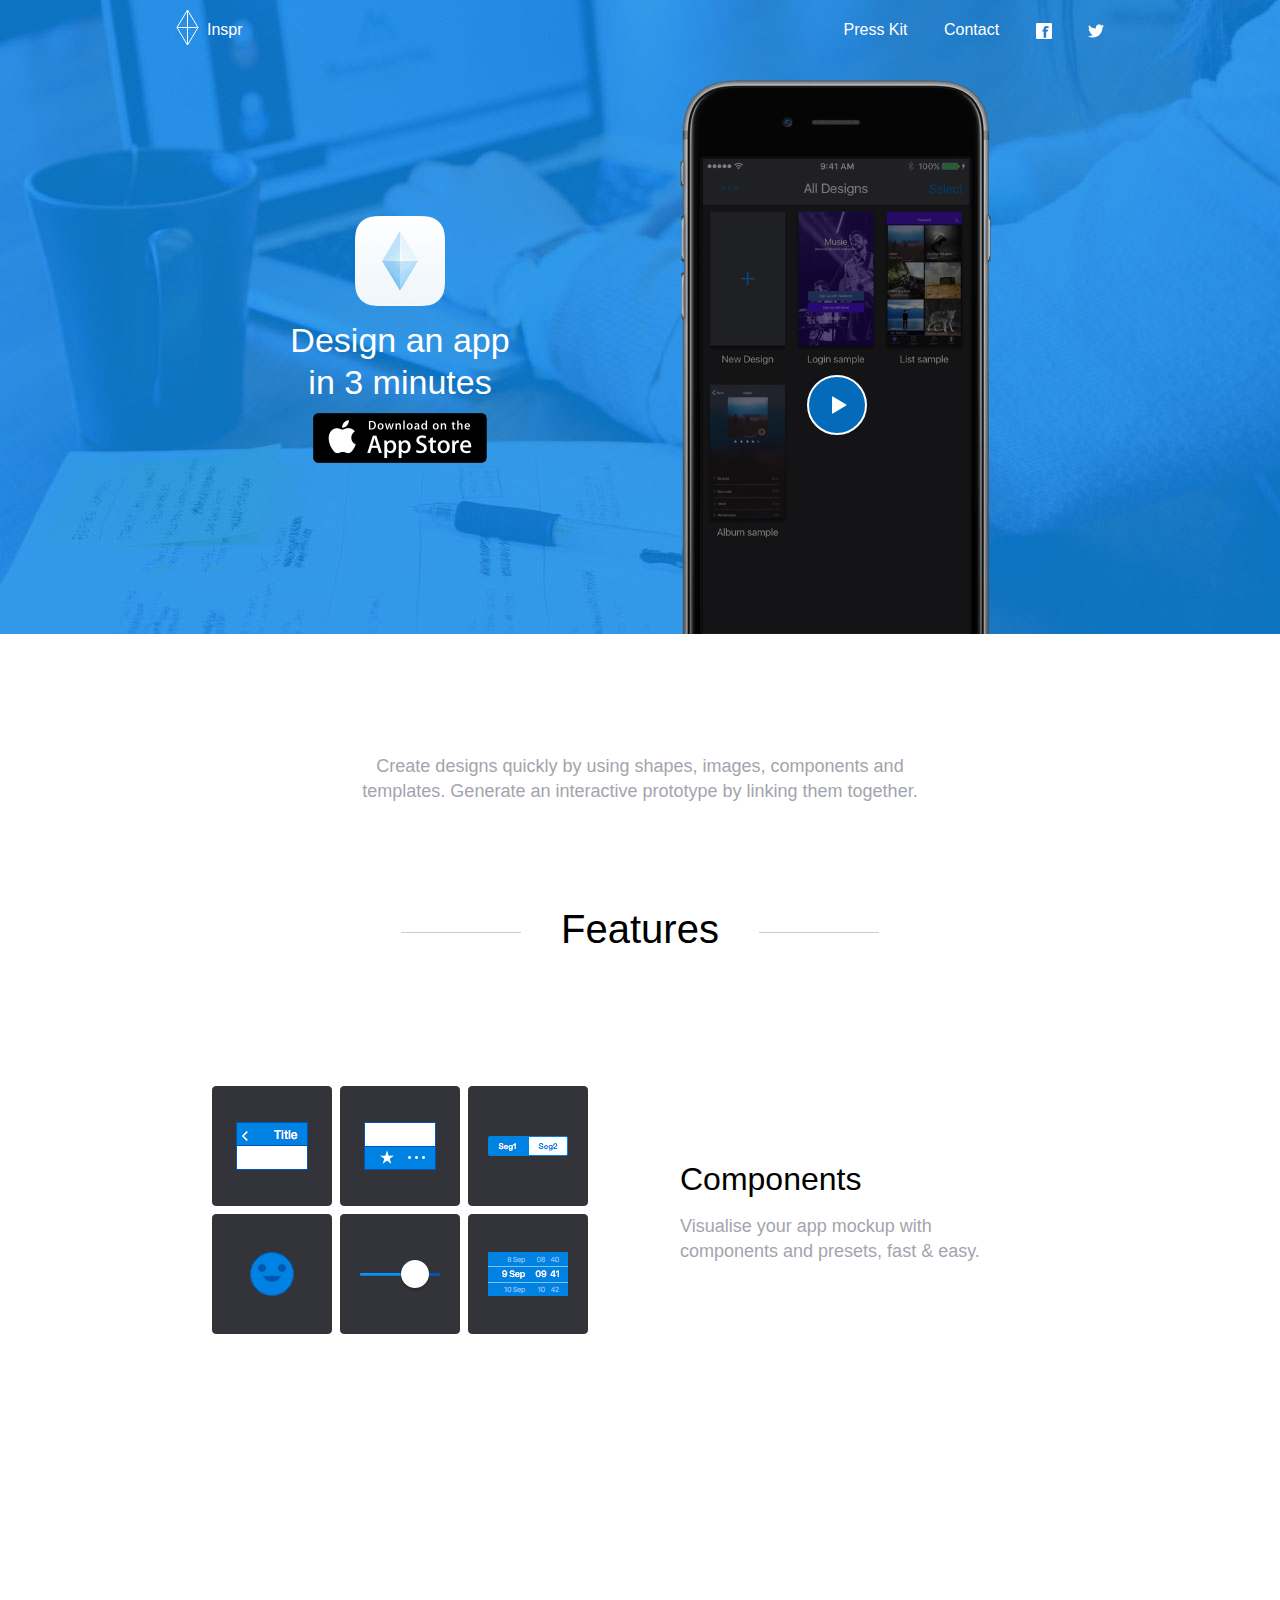
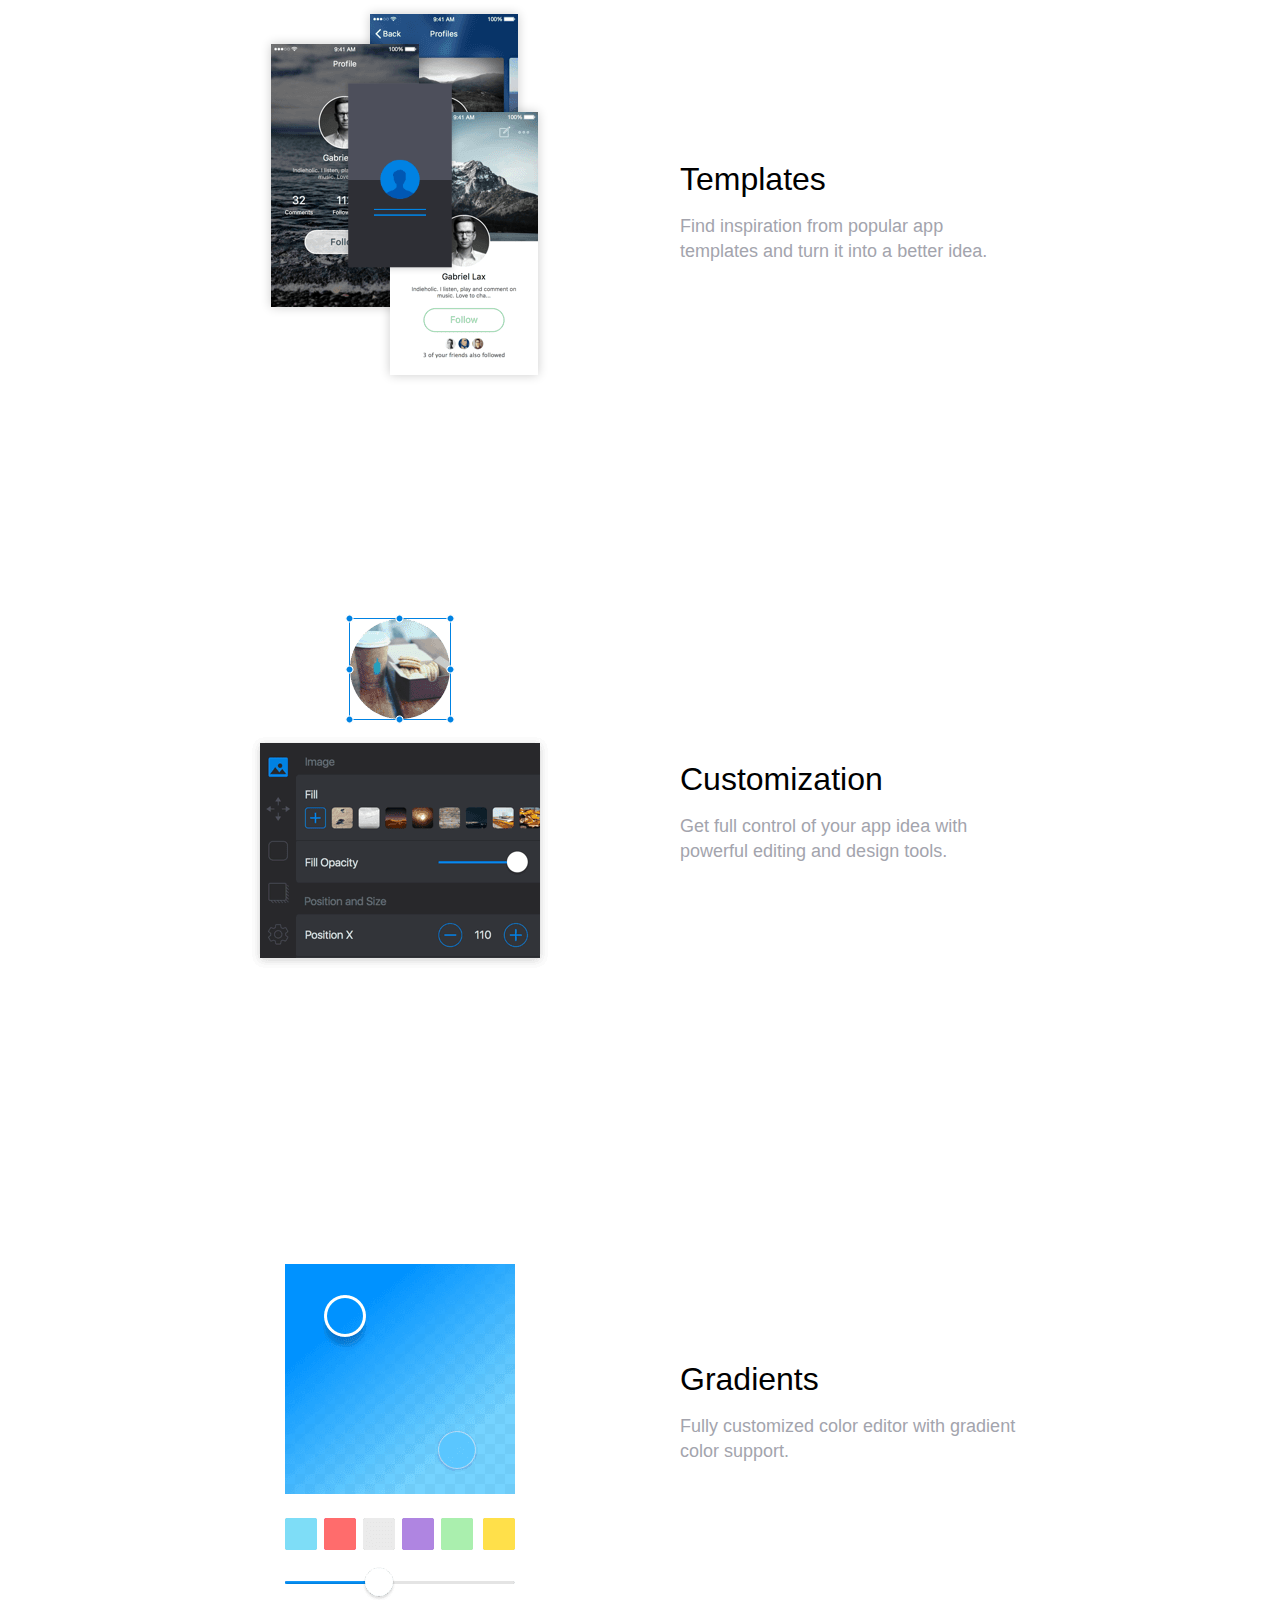
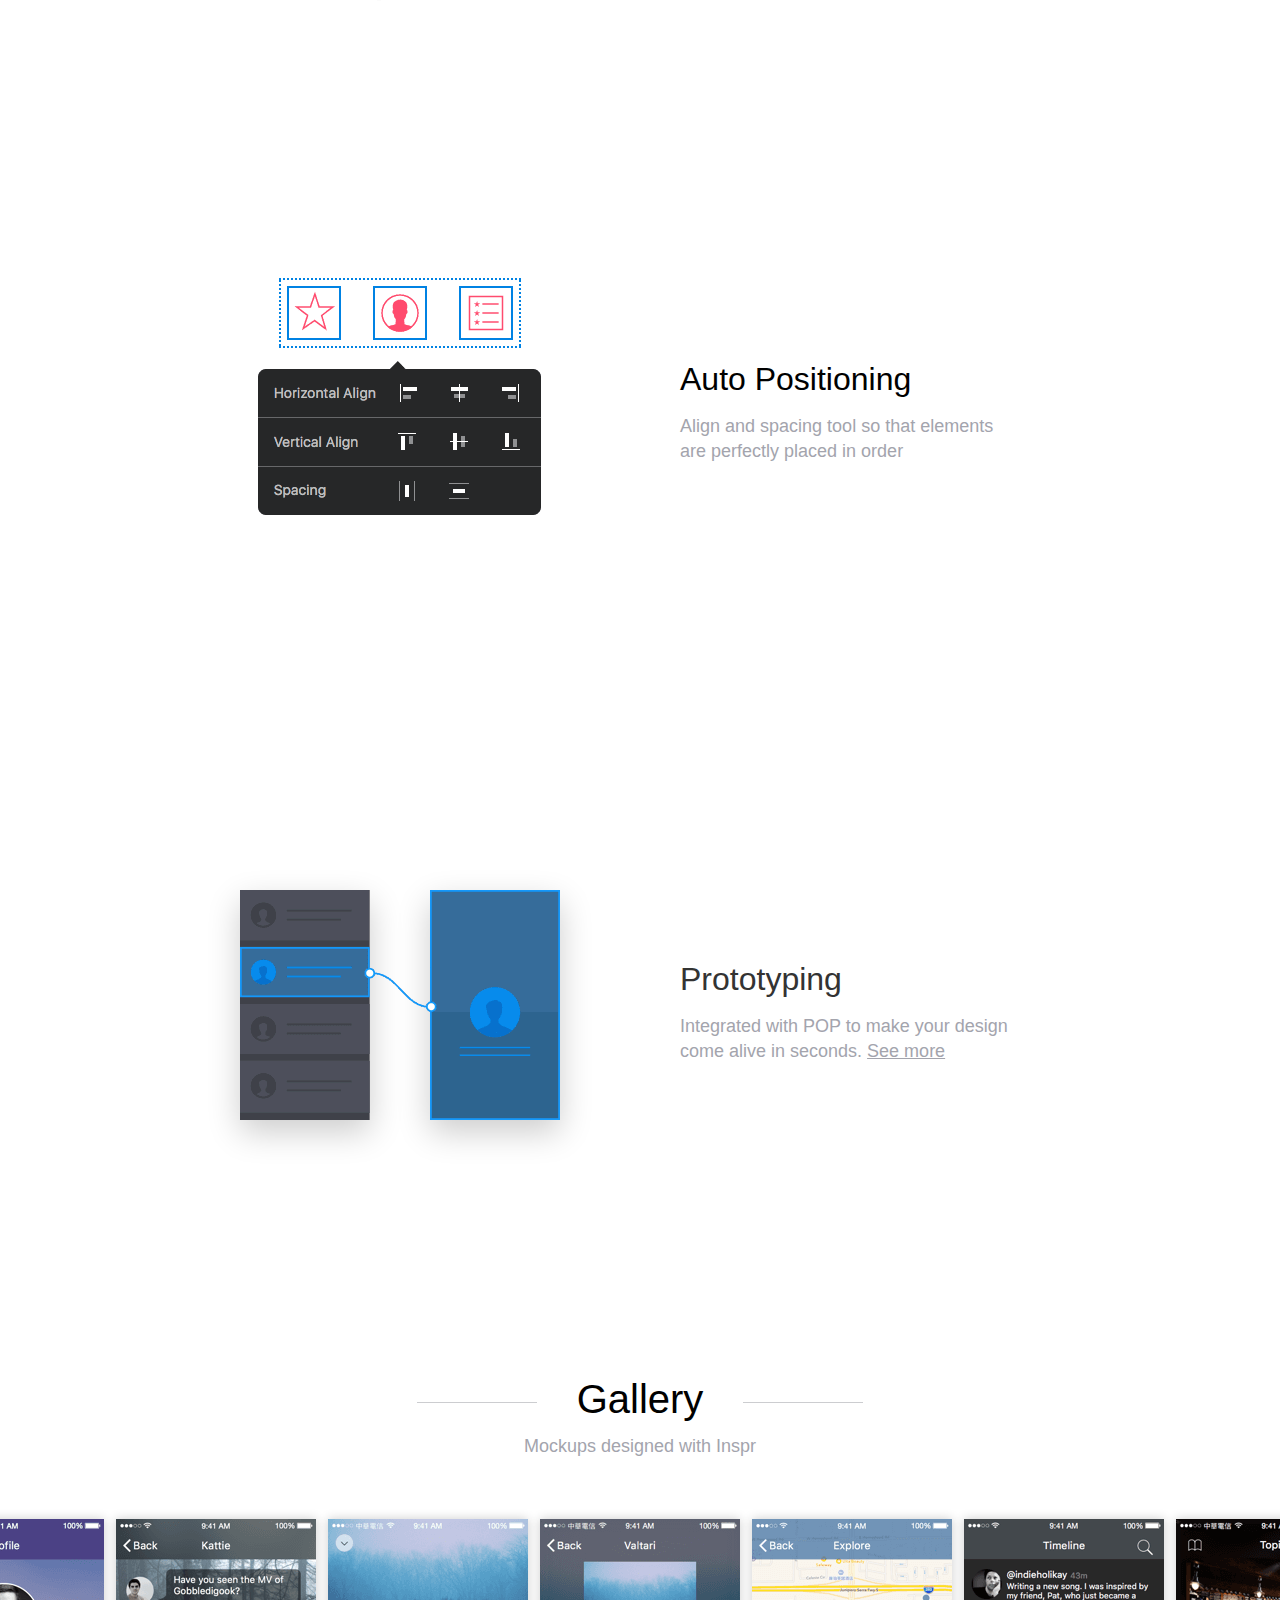
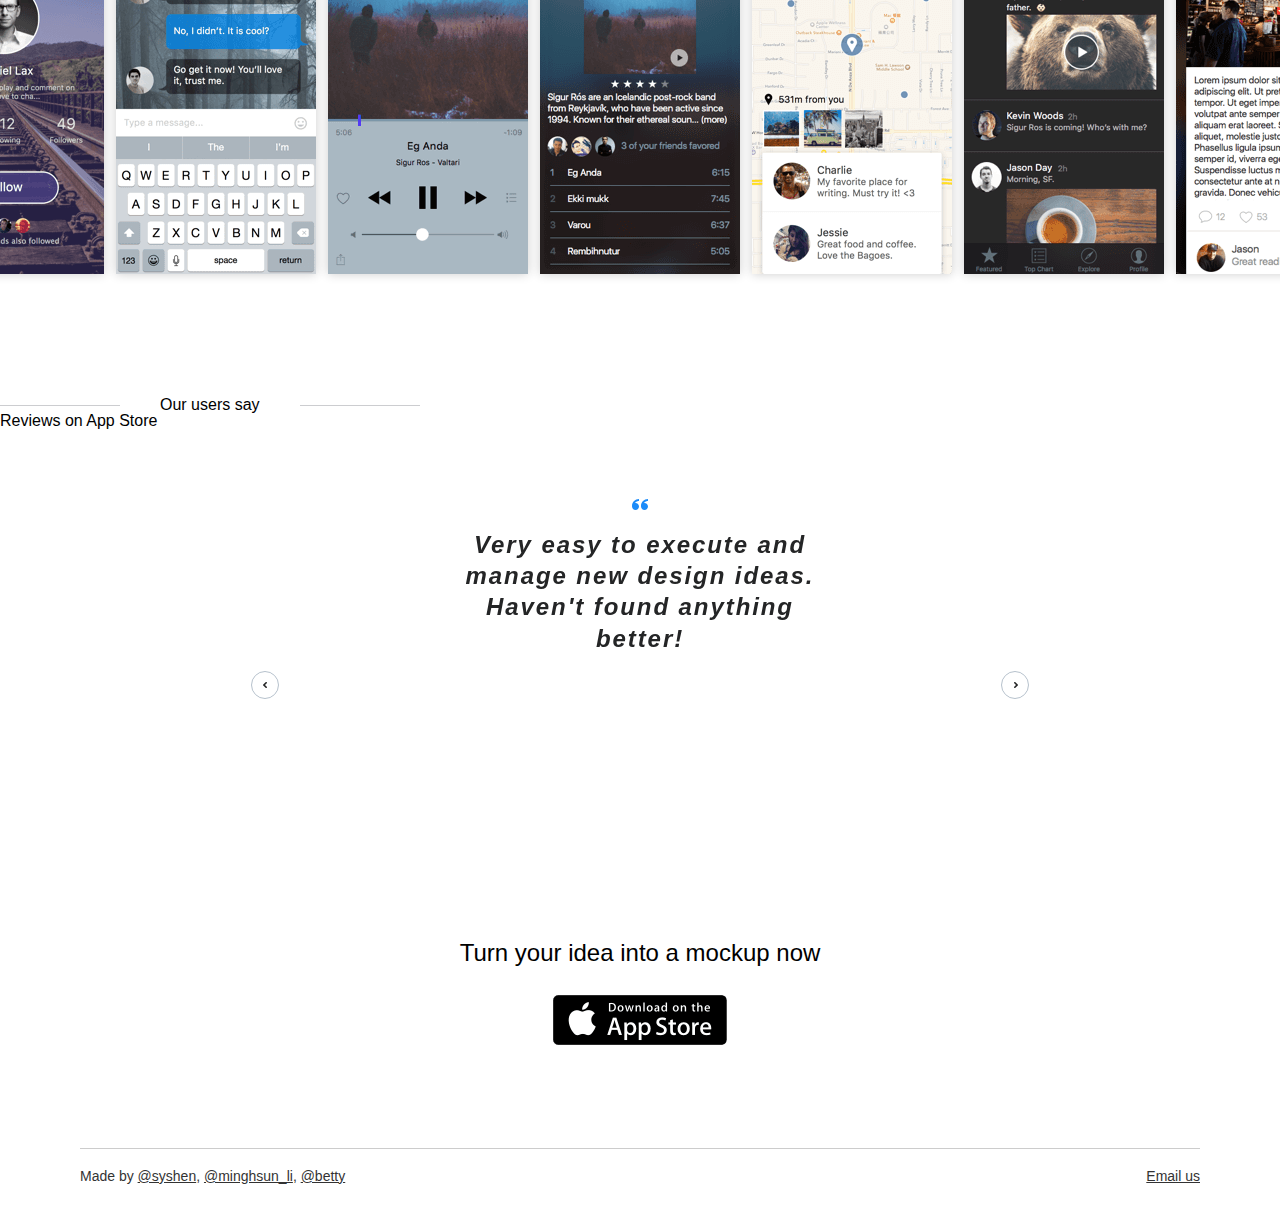
==== commit c7f42ac3: "slick" ====
--- a/index.html
+++ b/index.html
@@ -250,6 +250,7 @@
 	<script src="/js/jquery-2.1.4.min.js"></script>
   <script src="/js/flipsnap.min.js"></script>
 	<script src="/js/index.js"></script>
+  <script src="/js/slick.min.js"></script>
   <script src="/js/main.js" defer></script>
 
   <!-- Google AdWords -->
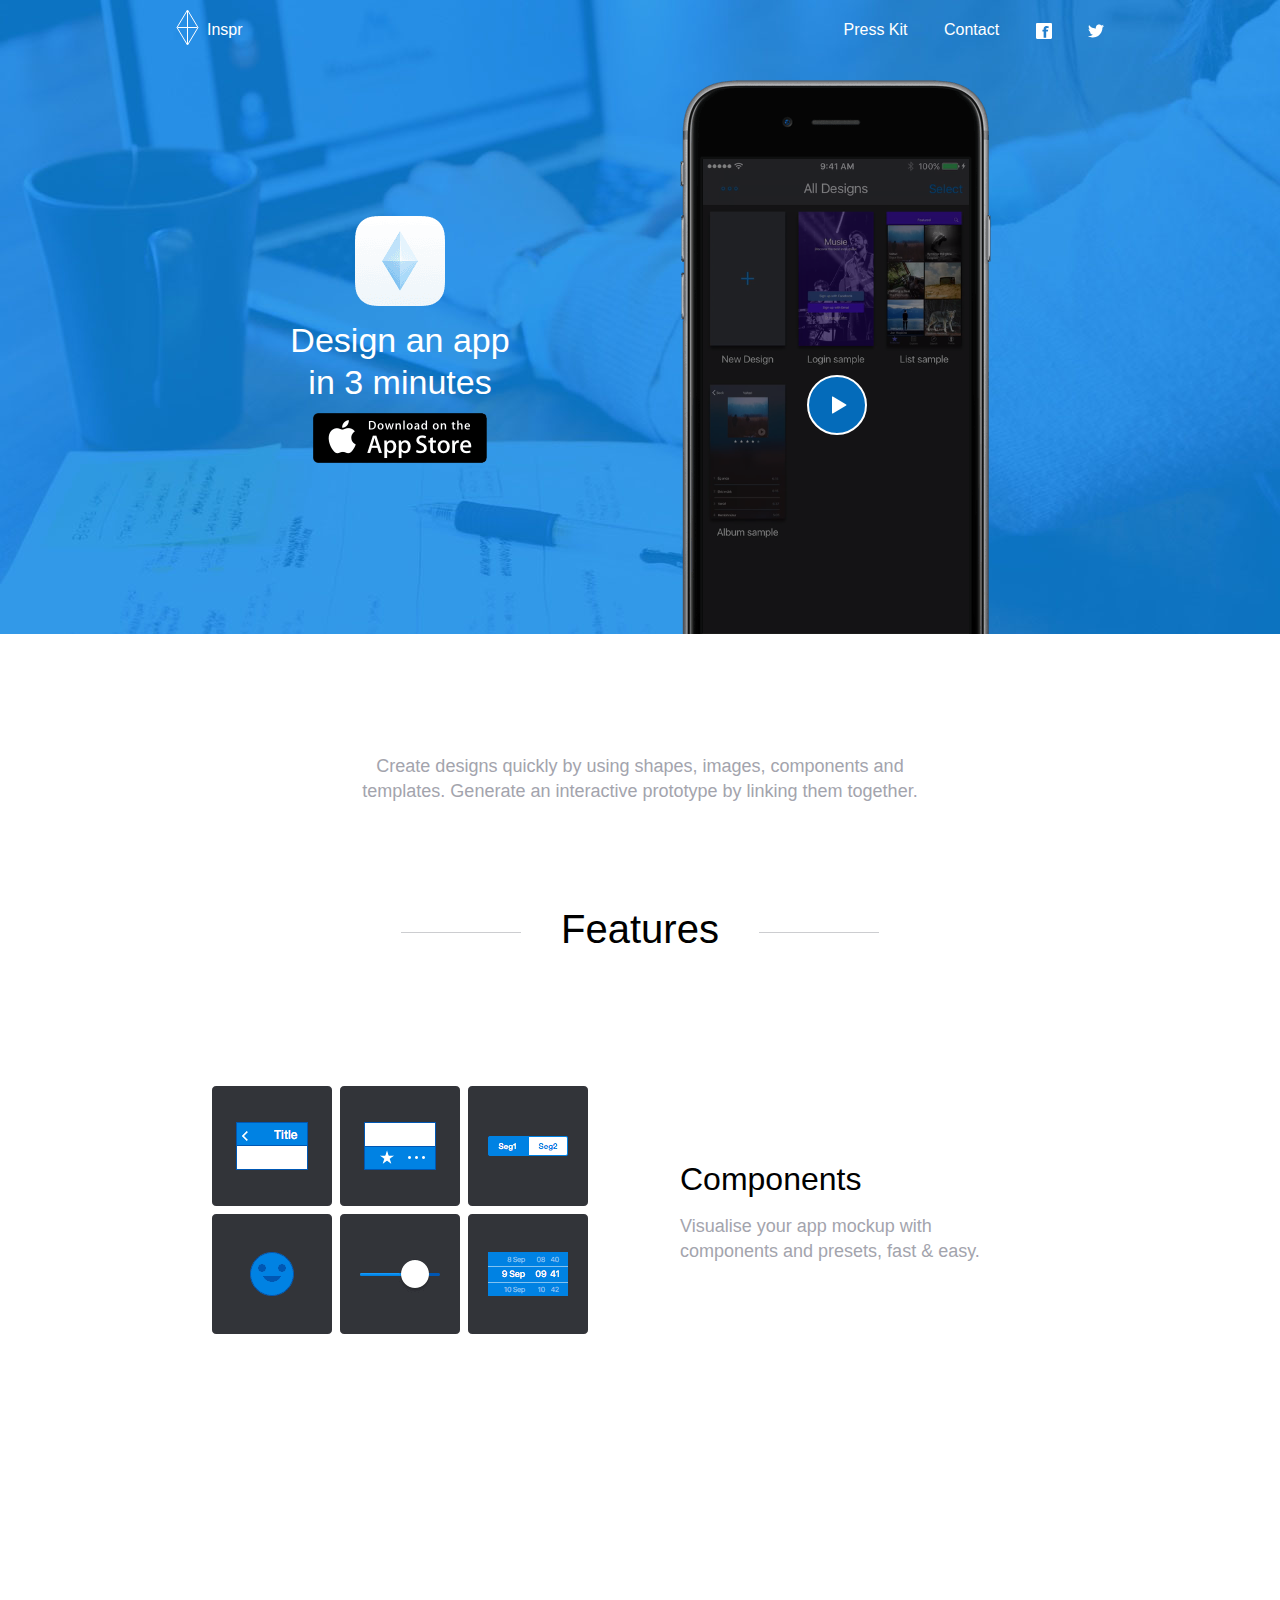
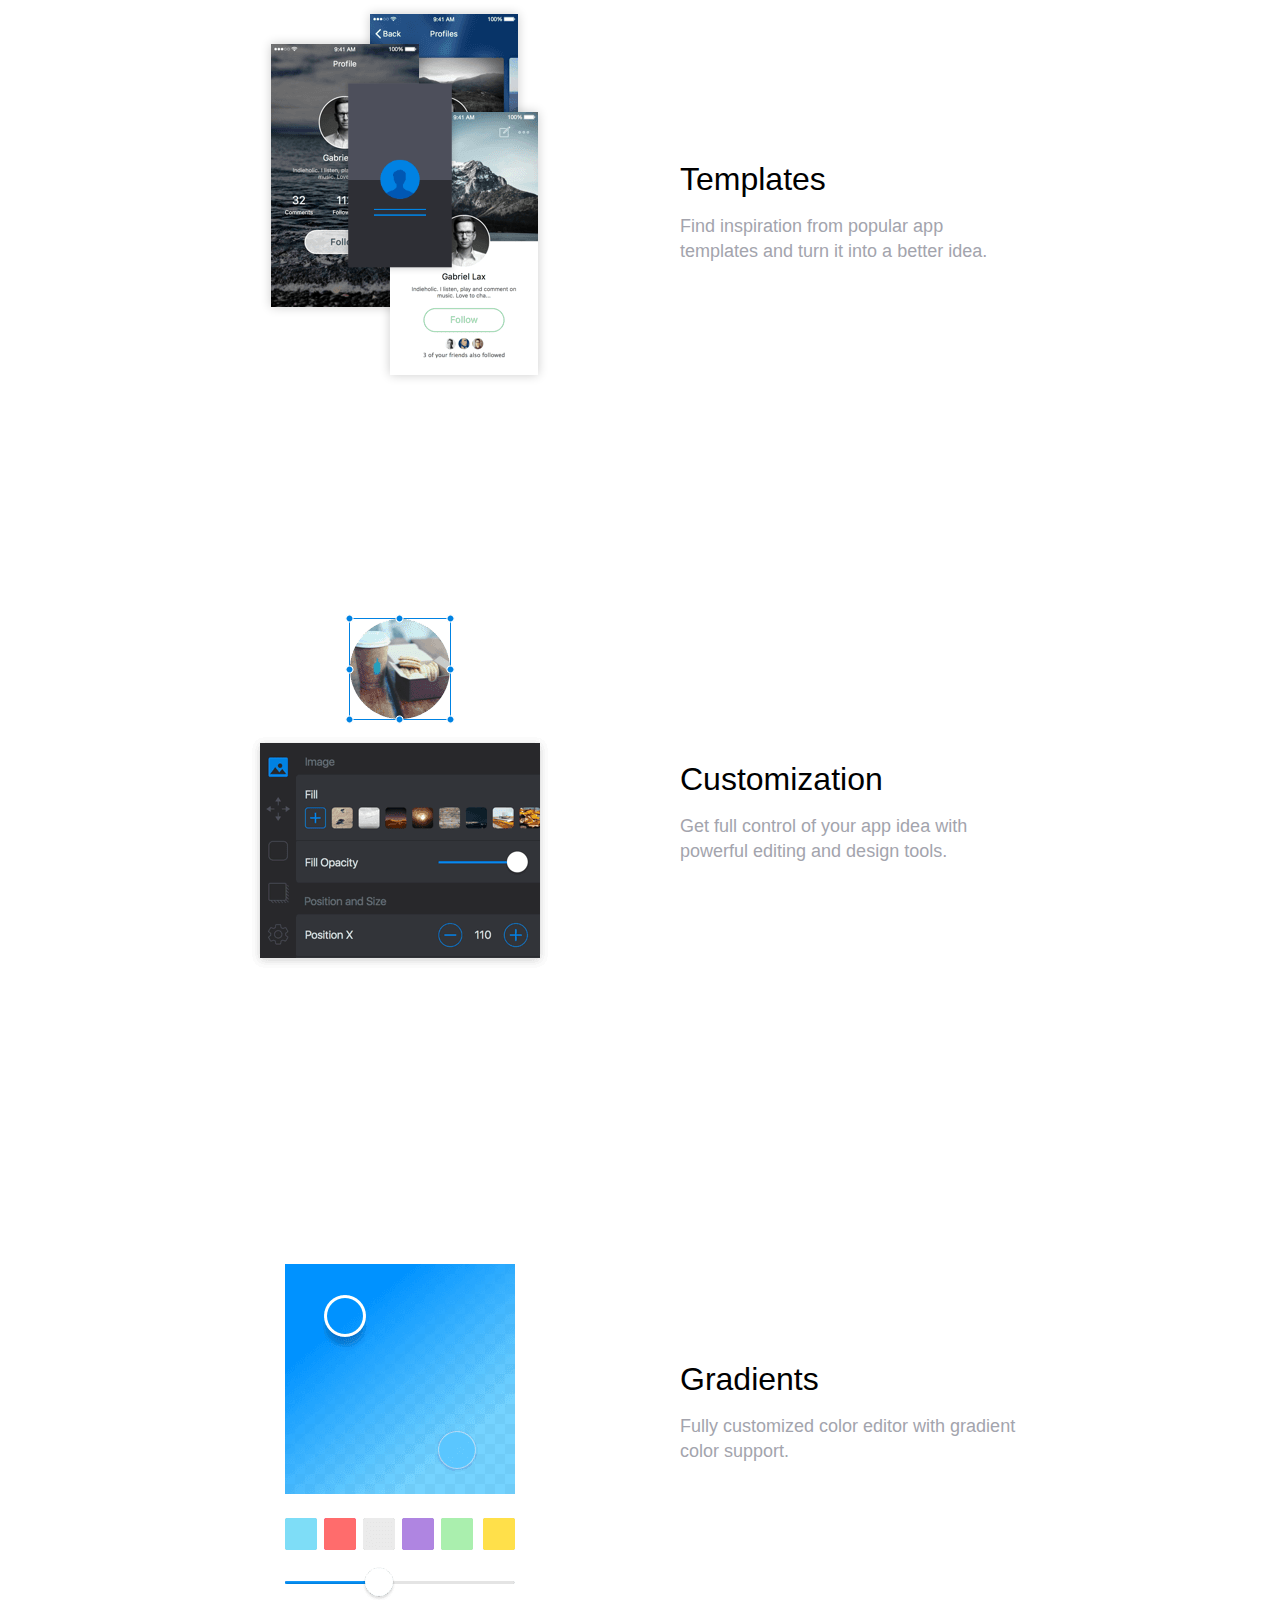
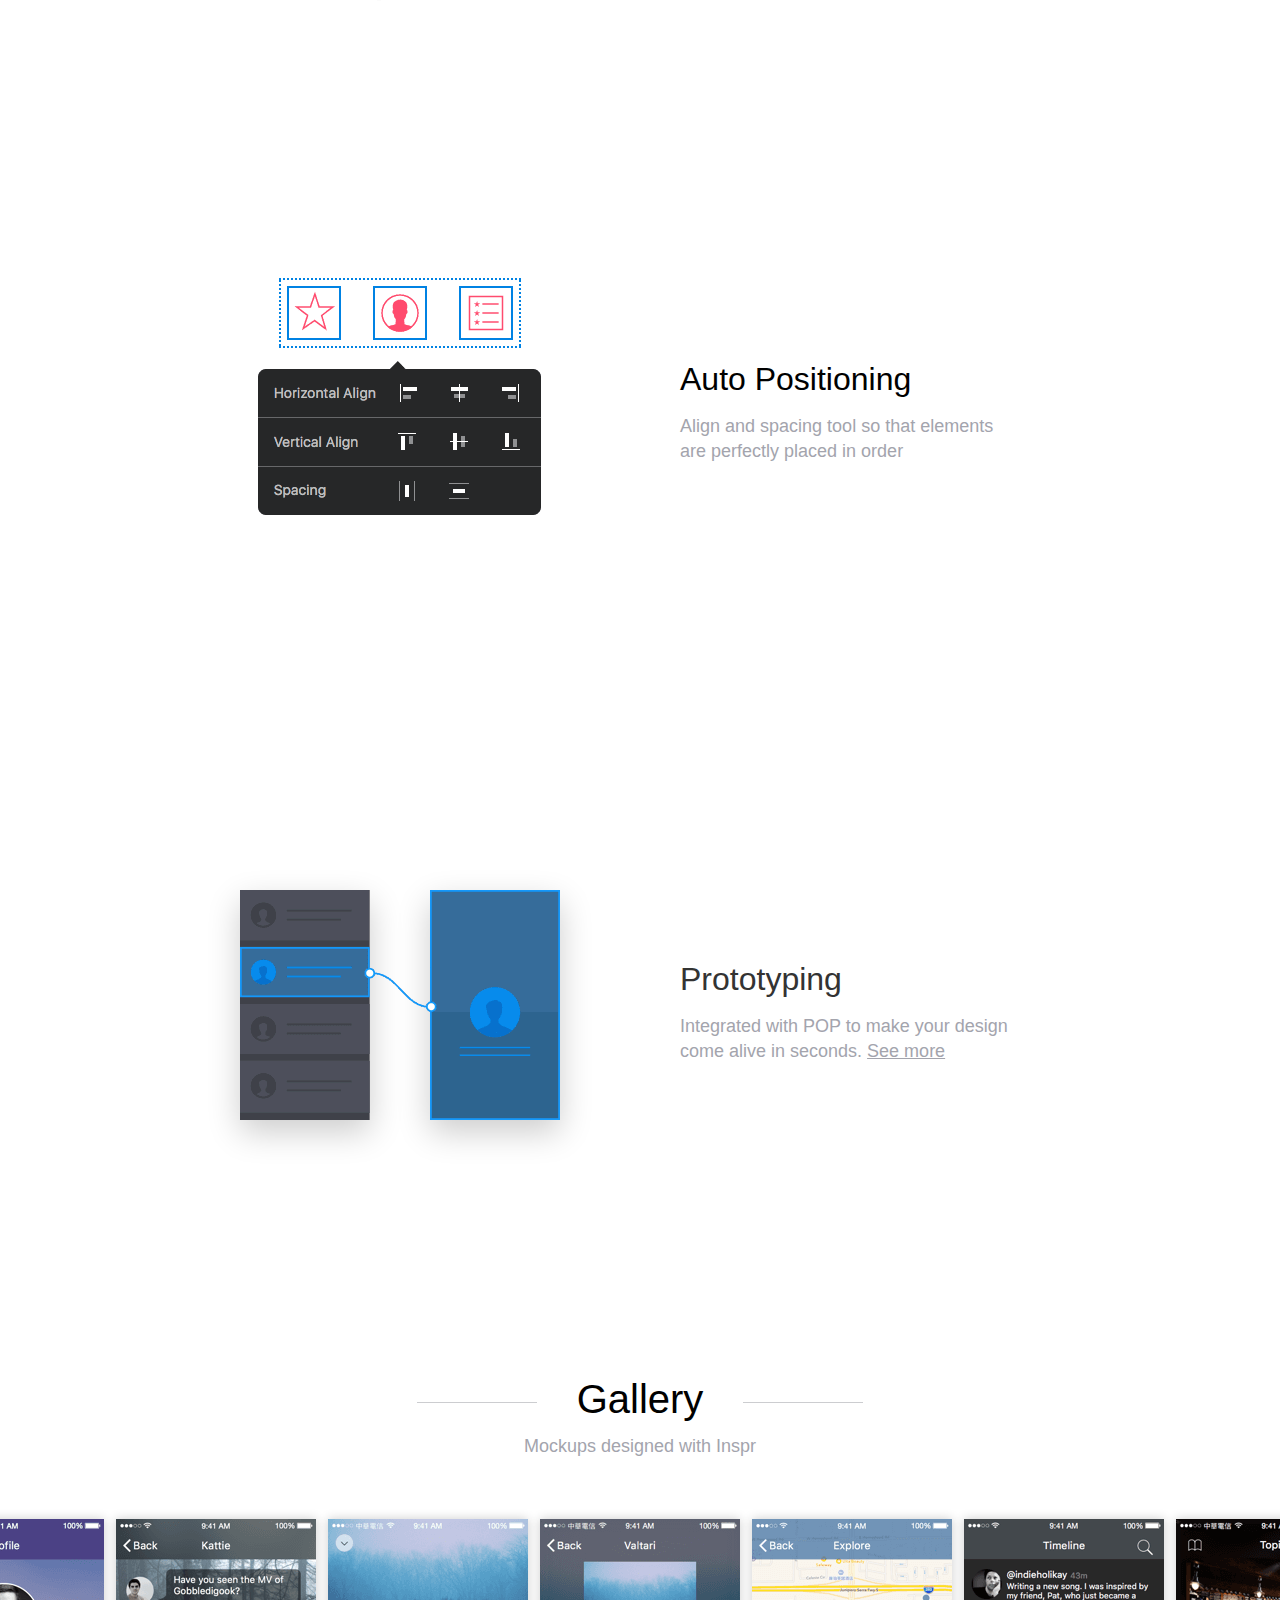
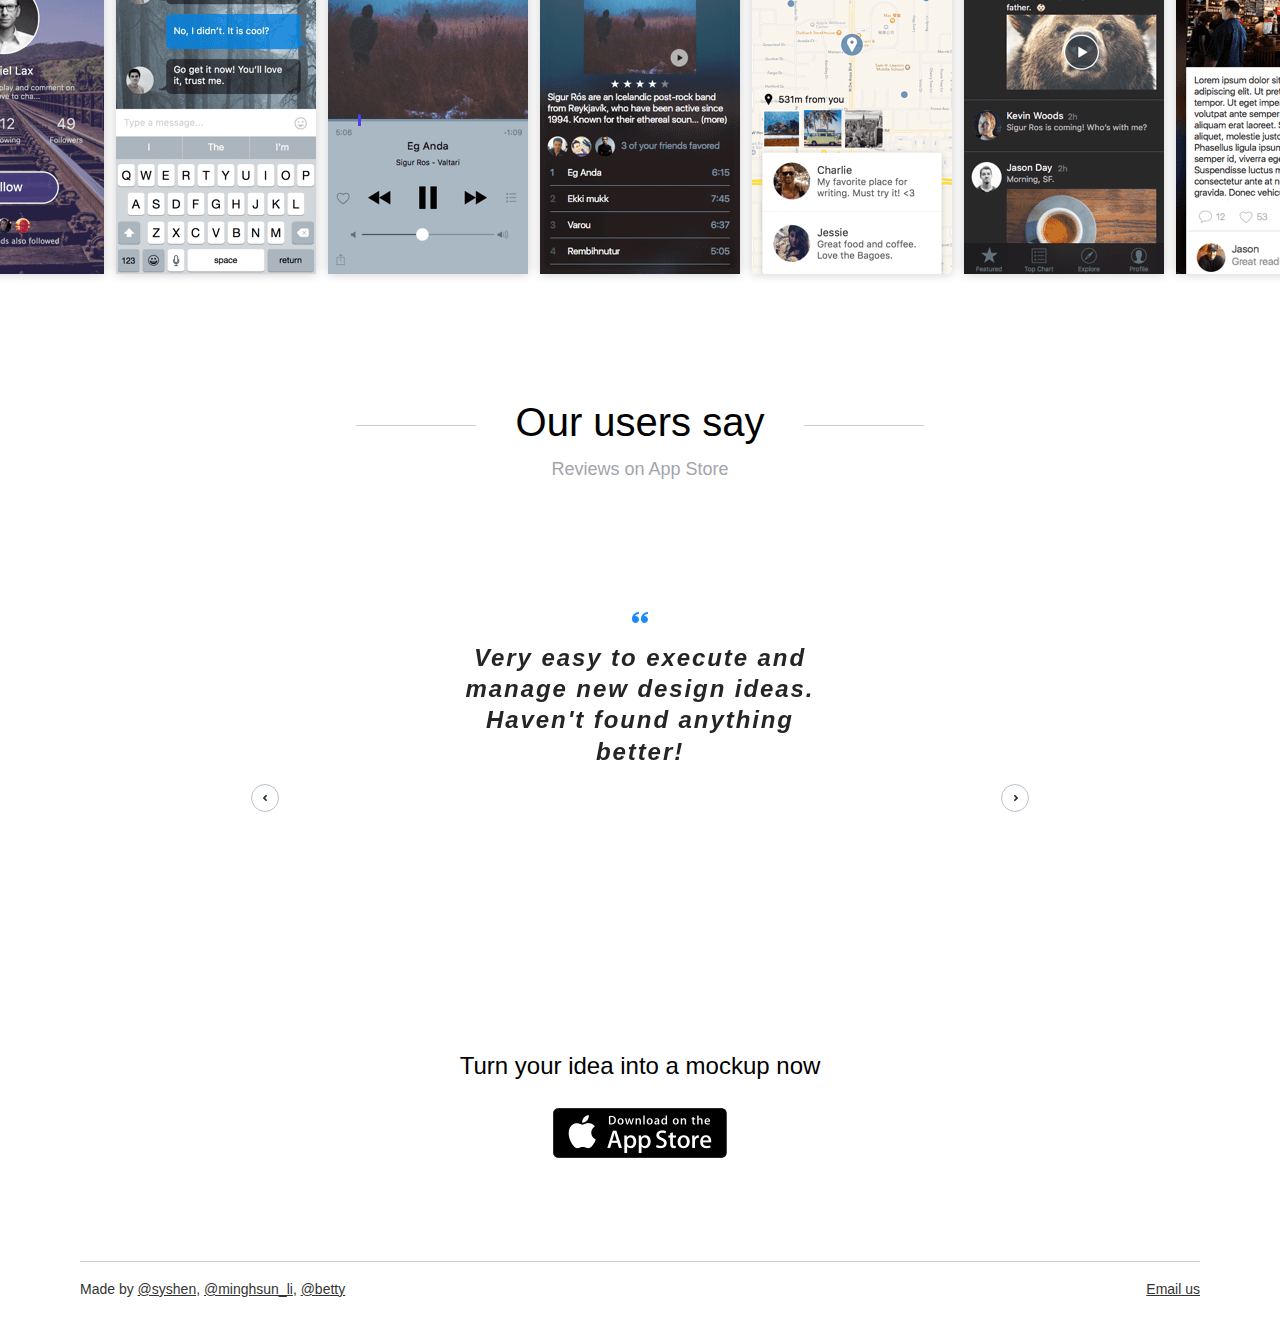
==== commit 36f3ac17: "slick" ====
--- a/index.html
+++ b/index.html
@@ -212,8 +212,8 @@
   	</section>
 
     <section class="testimonials-section">
-      <h3 class="testimonials-title"><span class="heading-dash"></span><span class="heading-text">Our users say</span><span class="heading-dash"></span></h3>
-      <p class="testimonials-description">Reviews on App Store</p>
+      <h3 class="gallery-title"><span class="heading-dash"></span><span class="heading-text">Our users say</span><span class="heading-dash"></span></h3>
+      <p class="gallery-description">Reviews on App Store</p>
       <div class="testimonials testimonials--01">
         <div class="testimonials__arrows_box testimonials__arrows_box--01">
           <button type="button" class="testimonials__arrow testimonials__arrow--left testimonials__arrow--01 testimonials__arrow--01--left js-testimonials-prev-arrow--01"></button>
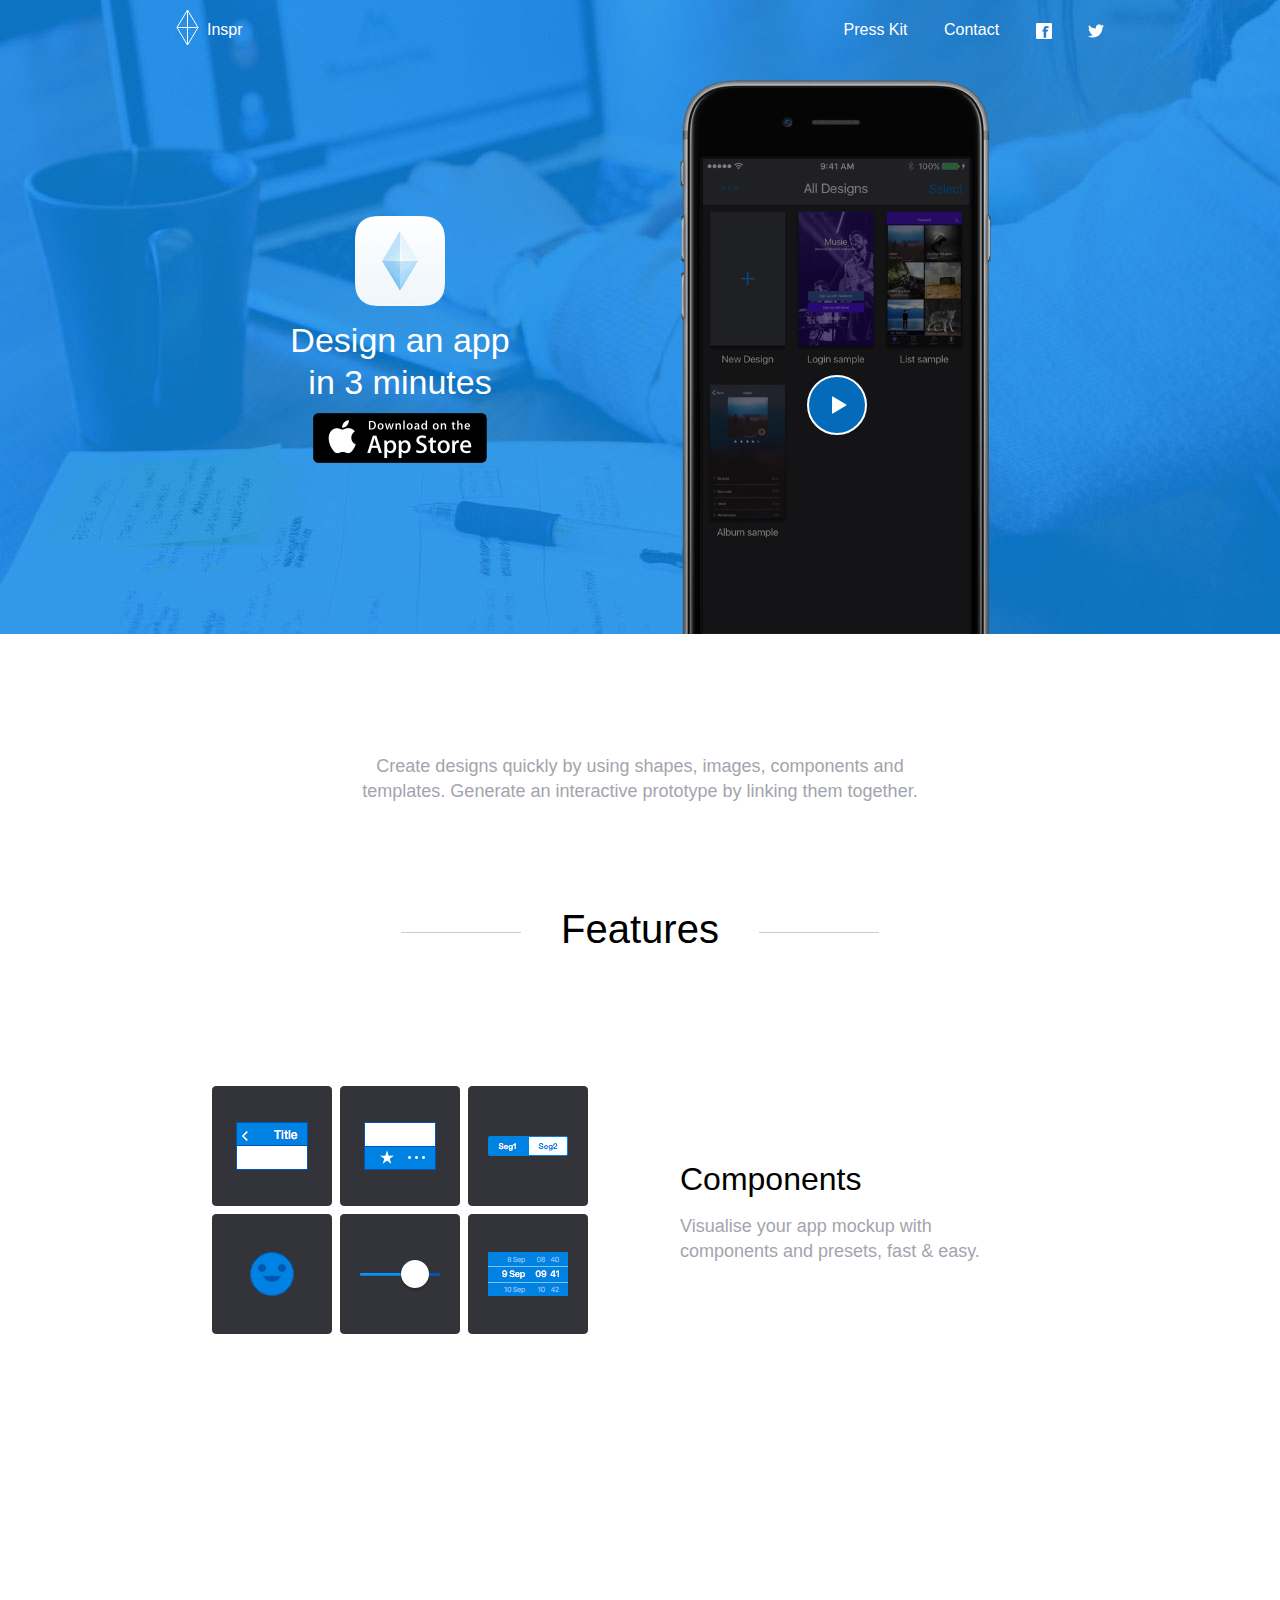
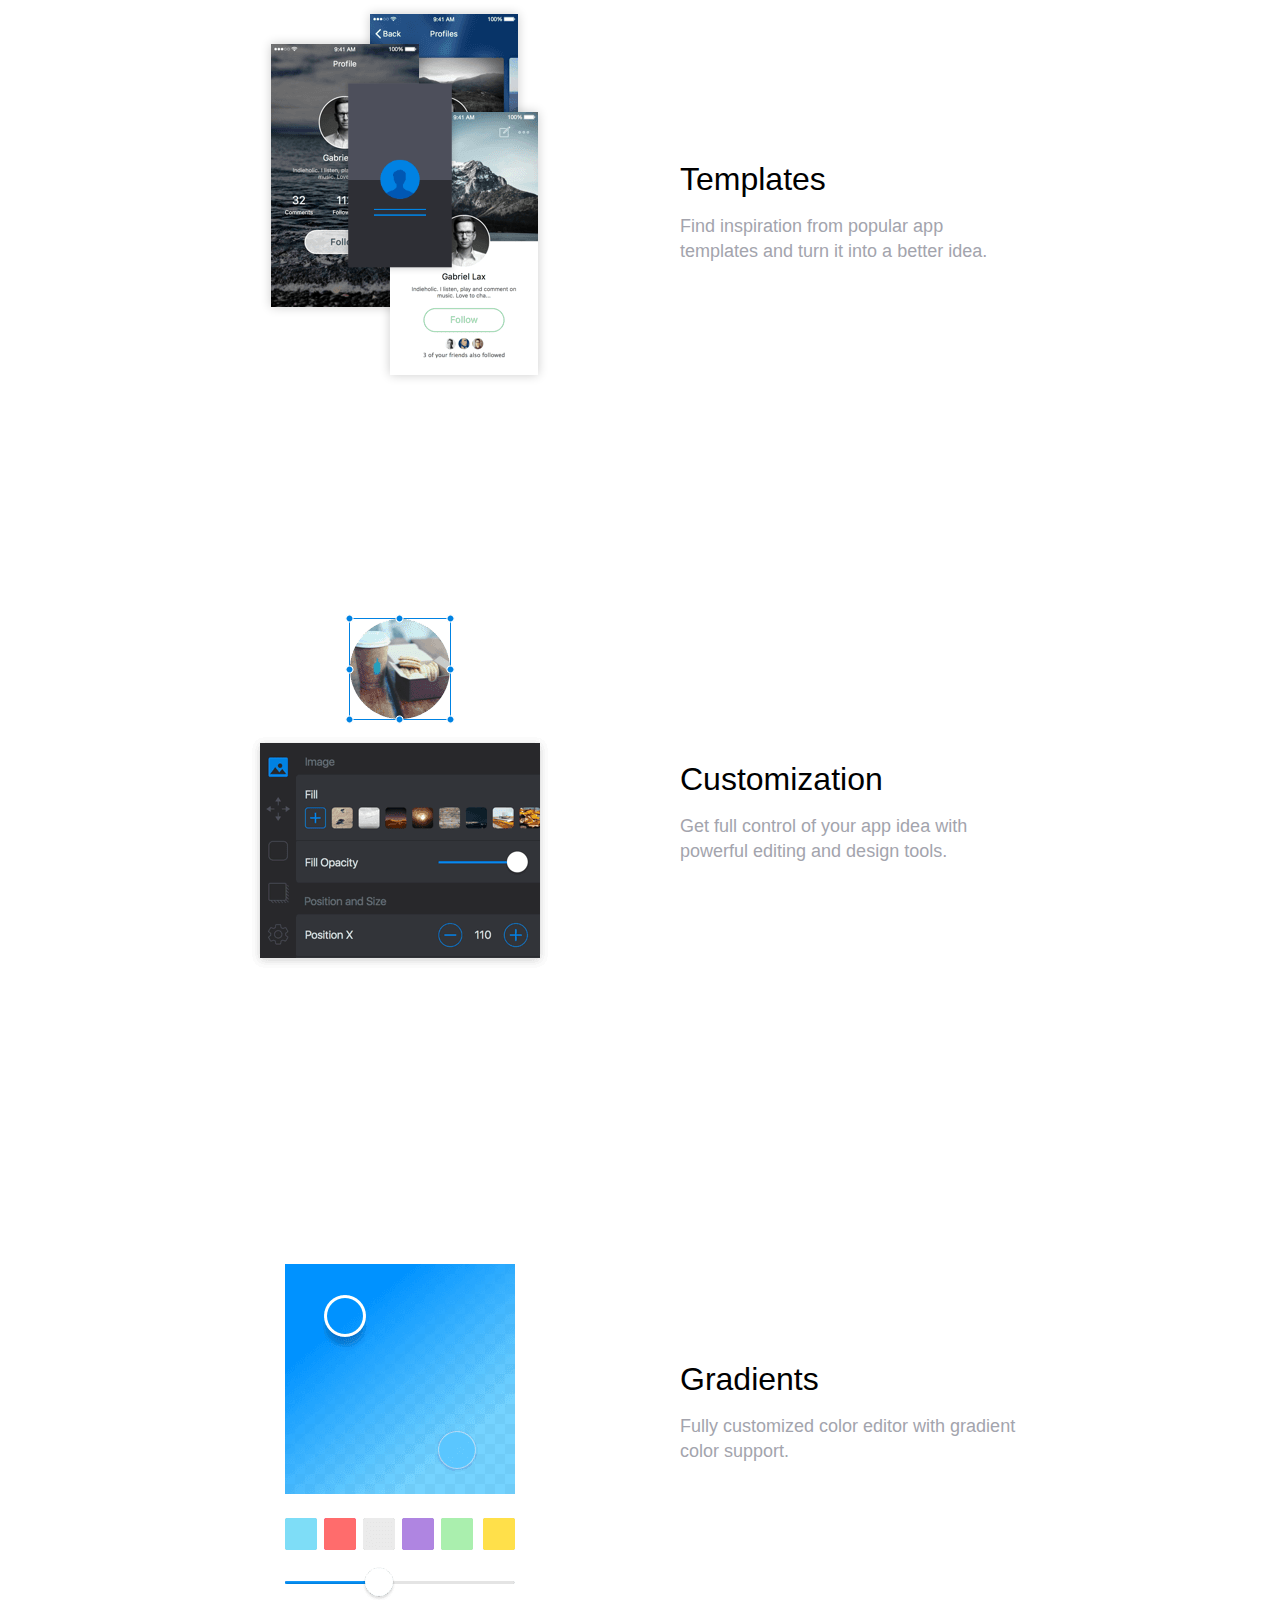
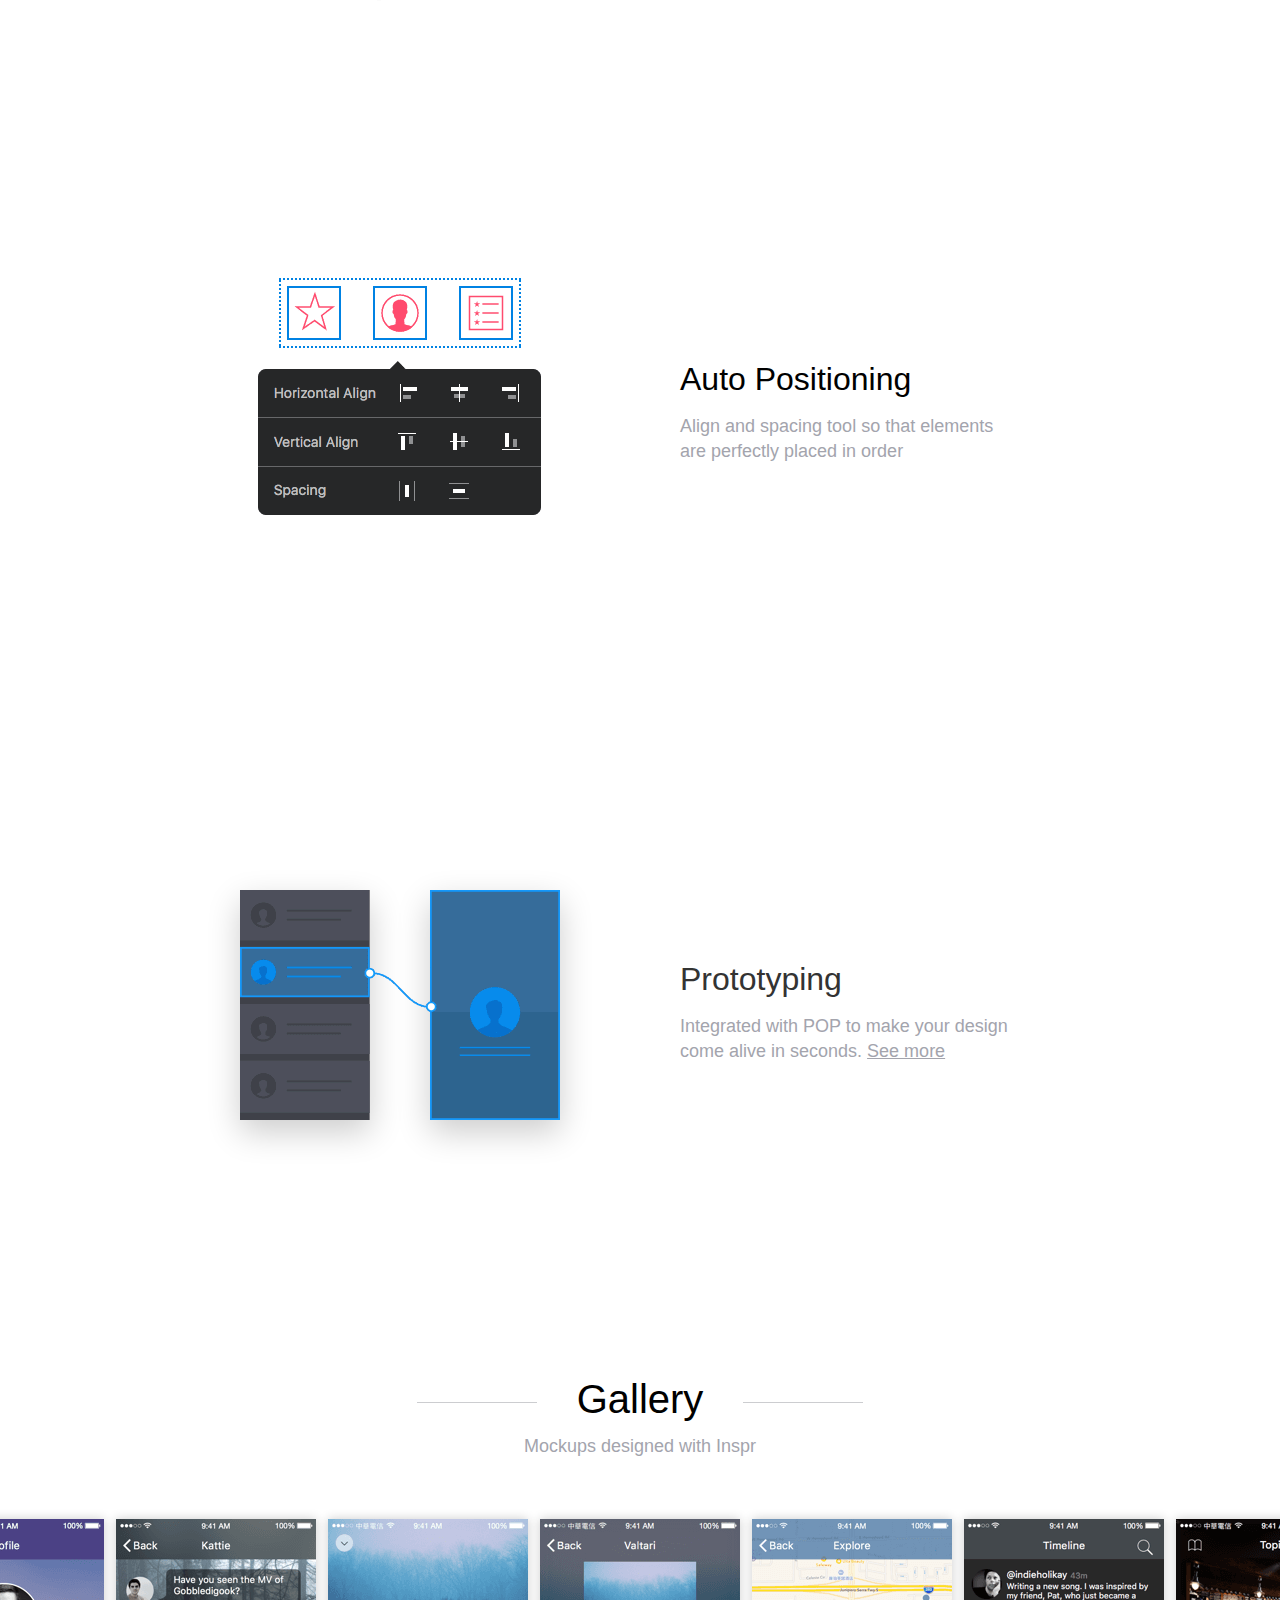
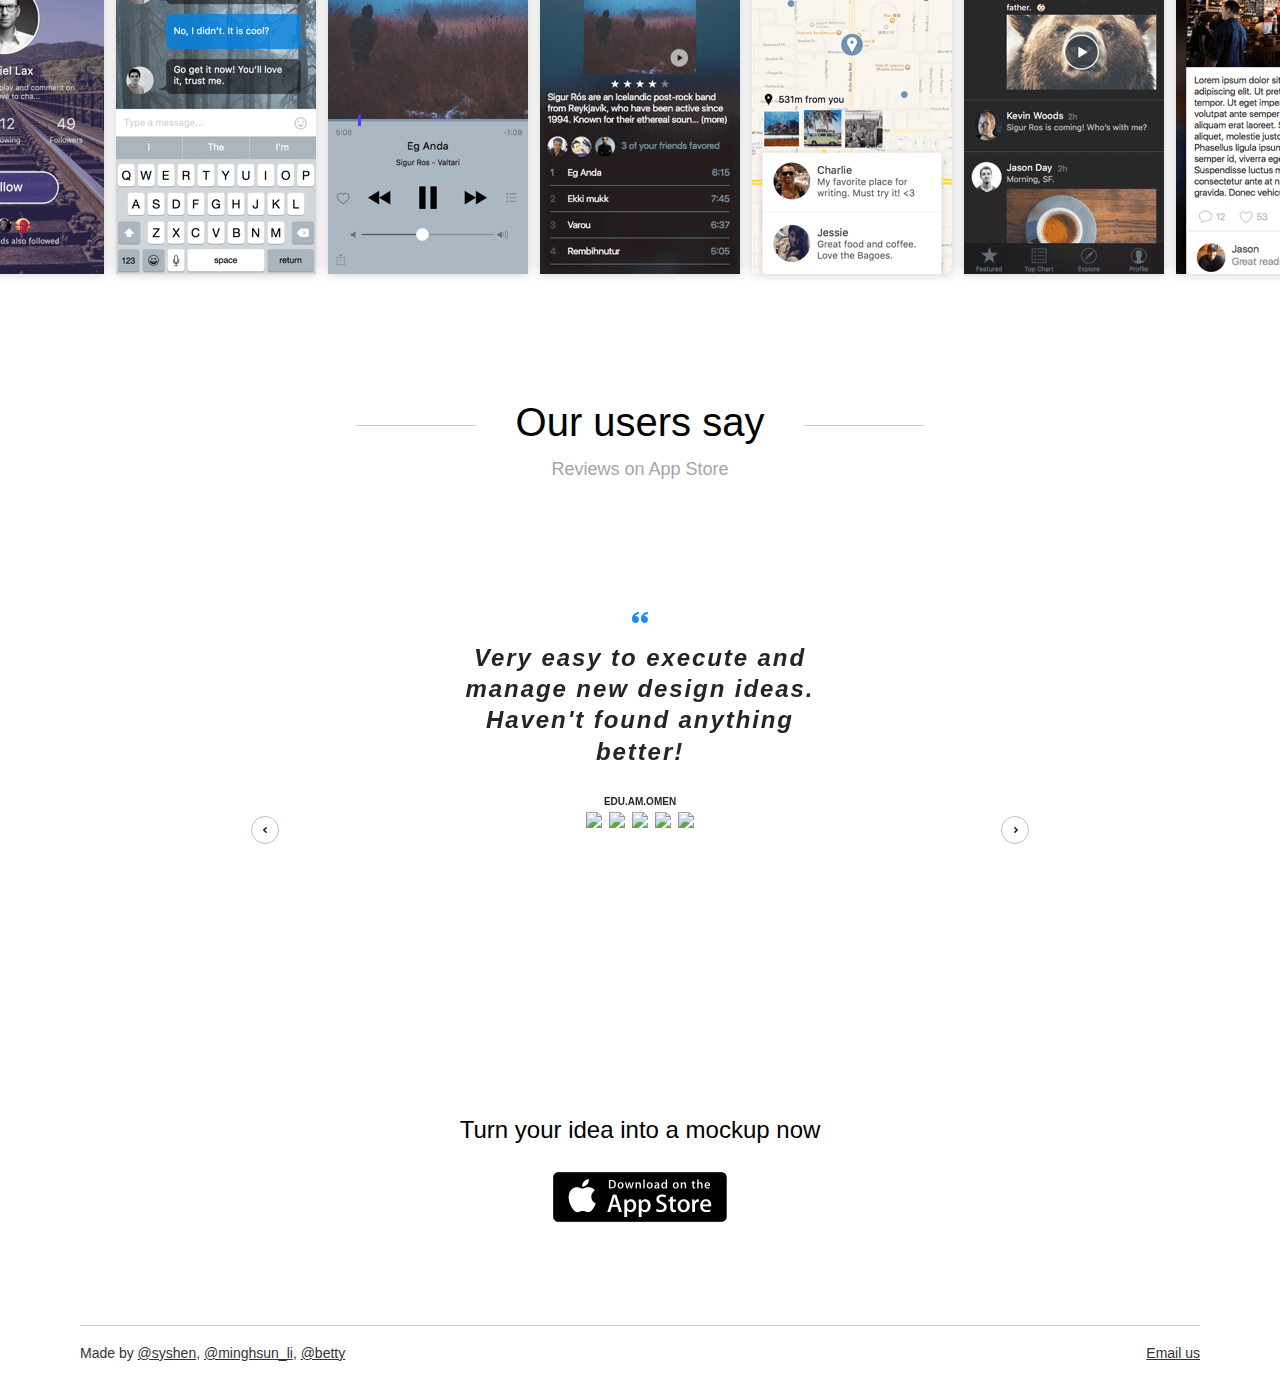
==== commit 9b493564: "stars" ====
--- a/index.html
+++ b/index.html
@@ -221,10 +221,12 @@
         </div>
         <div data-slick="{&quot;slidesToShow&quot;: 1, &quot;slidesToScroll&quot;: 1, &quot;fade&quot;: false, &quot;prevArrow&quot; : &quot;.js-testimonials-prev-arrow--01&quot;, &quot;nextArrow&quot;: &quot;.js-testimonials-next-arrow--01&quot;, &quot;cssEase&quot;: &quot;linear&quot;}" class="testimonials__box js-slider">
           <div class="testimonials__item"><span class="testimonials__item_text">Very easy to execute and manage new design ideas. Haven't found anything better!</span>
-            <!-- <div style="background-image:url(img/pictures/pic--ive.png)" class="testimonials__item_photo"></div><span class="testimonials__item_name">Jonathan Ive</span><span class="testimonials__item_job">Senior Vice-President in charge of design at Apple</span> -->
+            <span class="testimonials__item_name">Edu.AM.Omen</span>
+            <div class="testimonials__rating_box"><img src="img/icons/i--star--blue--solid.svg" class="testimonials__rating_star"><img src="img/icons/i--star--blue--solid.svg" class="testimonials__rating_star"><img src="img/icons/i--star--blue--solid.svg" class="testimonials__rating_star"><img src="img/icons/i--star--blue--solid.svg" class="testimonials__rating_star"><img src="img/icons/i--star--blue--solid.svg" class="testimonials__rating_star"></div>
           </div>
           <div class="testimonials__item"><span class="testimonials__item_text">Inspr Pro is one elegant and powerful app that any progressive designer would love. It is very convenient and delivers its promise without much complication. I've been using this app and have watched it grow. Thank you Inspr Team for coming up with this wonderful app!</span>
-            <!-- <div style="background-image:url(img/pictures/pic--doe.jpg)" class="testimonials__item_photo"></div><span class="testimonials__item_name">John Doe</span><span class="testimonials__item_job">CTO at Geekish inc</span> -->
+            <span class="testimonials__item_name">Geruplus</span>
+            <div class="testimonials__rating_box"><img src="img/icons/i--star--blue--solid.svg" class="testimonials__rating_star"><img src="img/icons/i--star--blue--solid.svg" class="testimonials__rating_star"><img src="img/icons/i--star--blue--solid.svg" class="testimonials__rating_star"><img src="img/icons/i--star--blue--solid.svg" class="testimonials__rating_star"><img src="img/icons/i--star--blue--solid.svg" class="testimonials__rating_star"></div>
           </div>
         </div>
       </div>
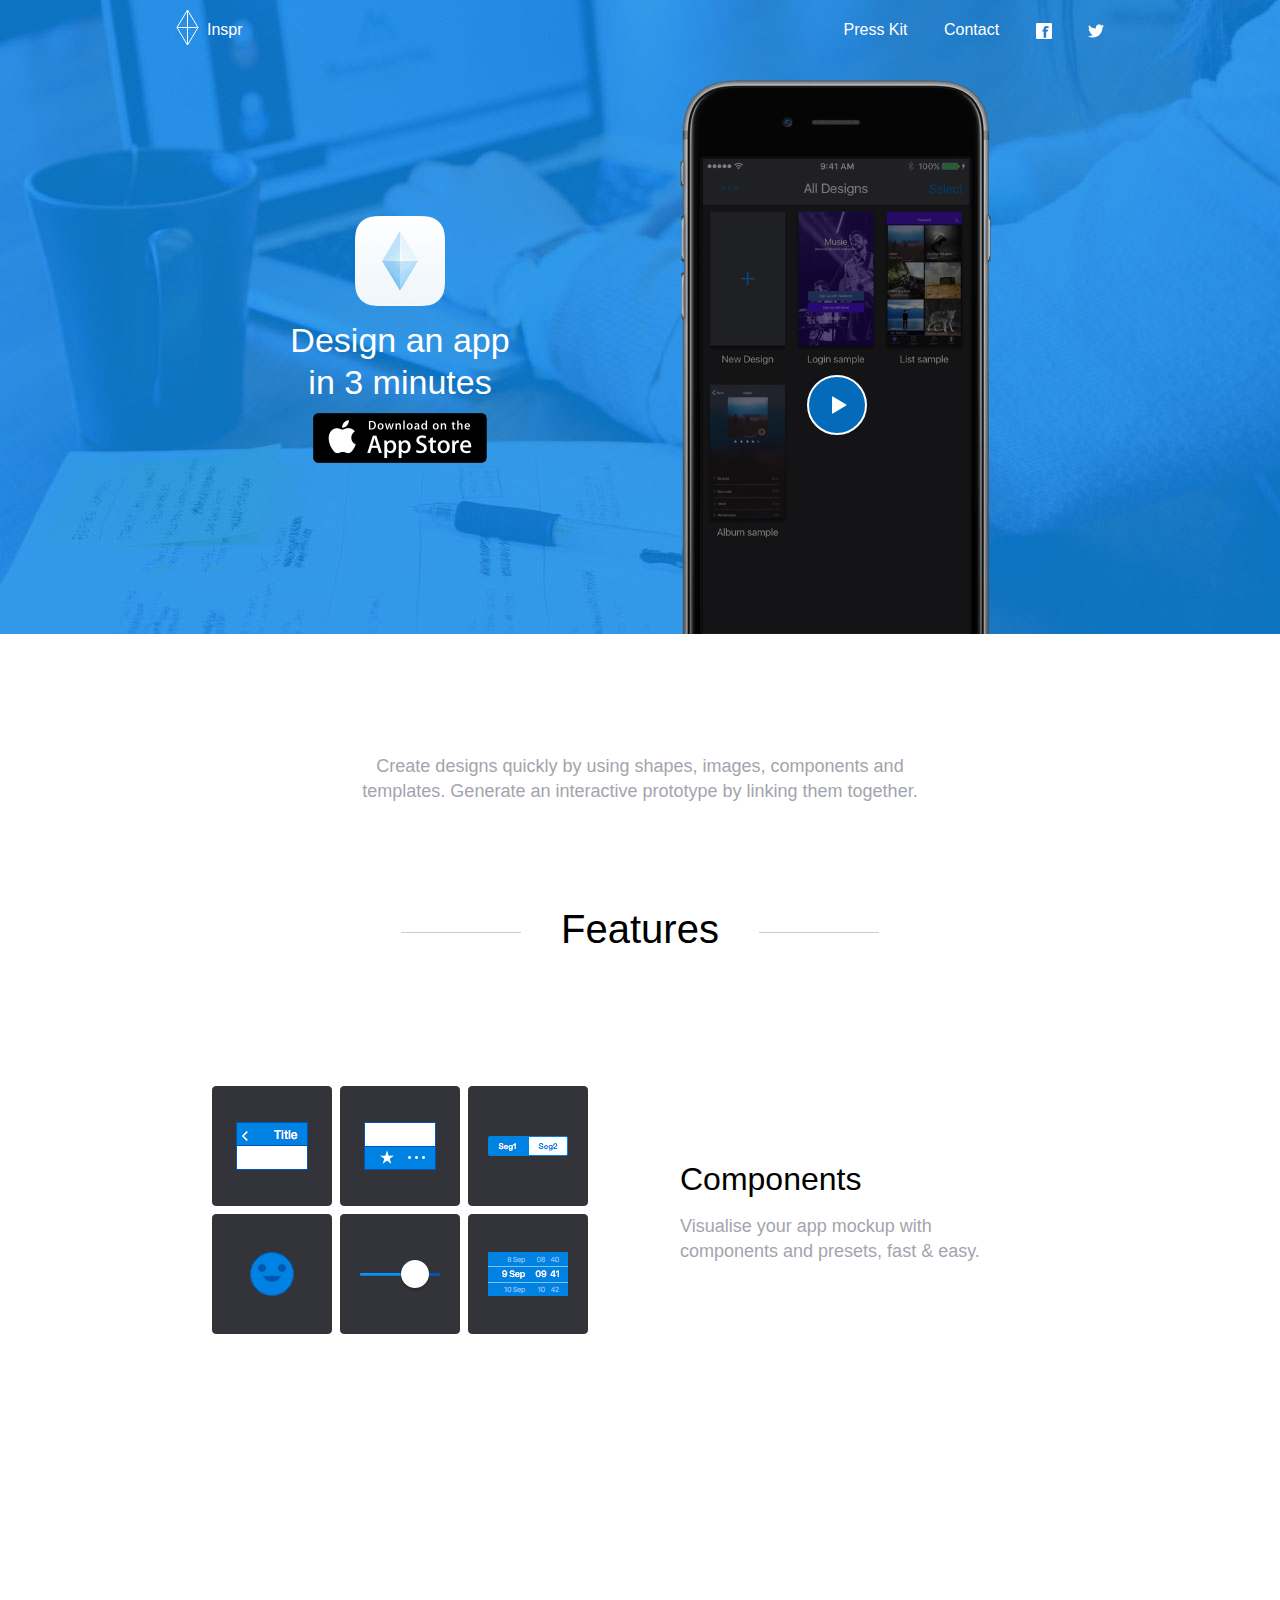
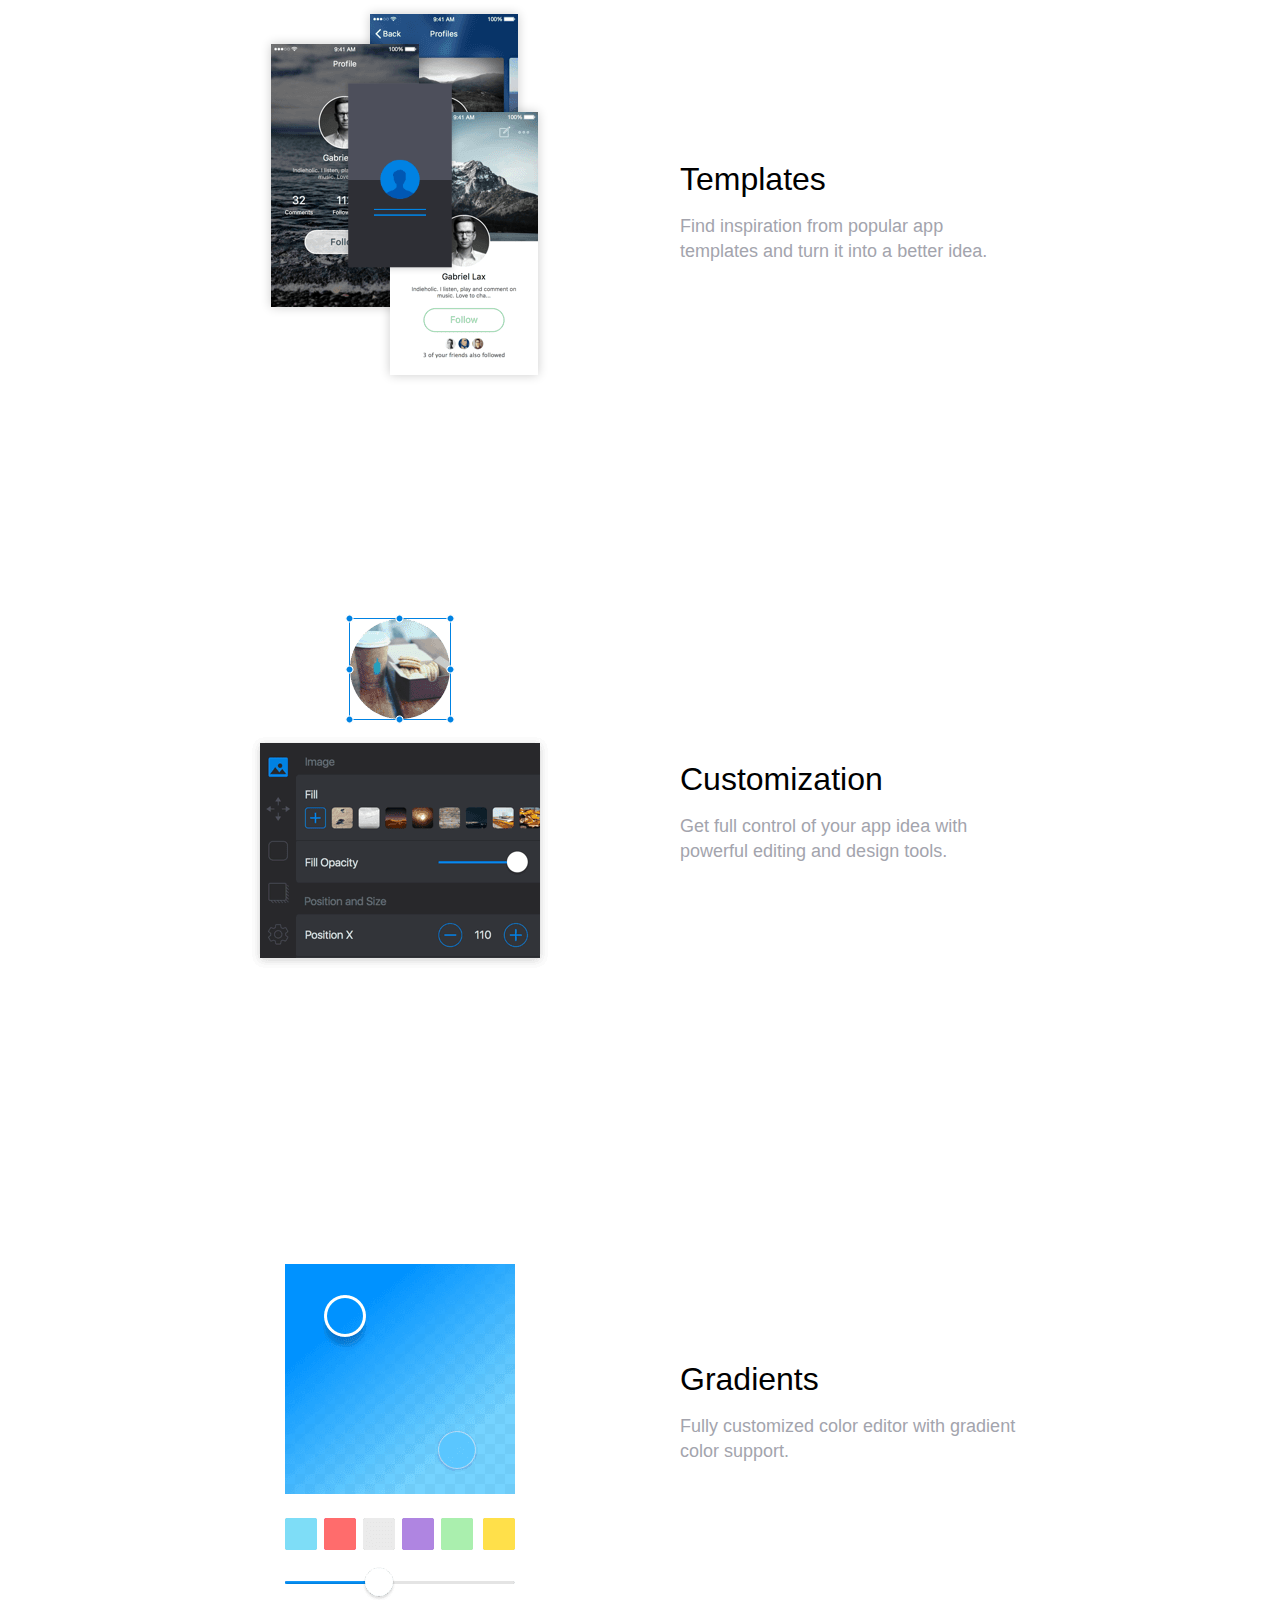
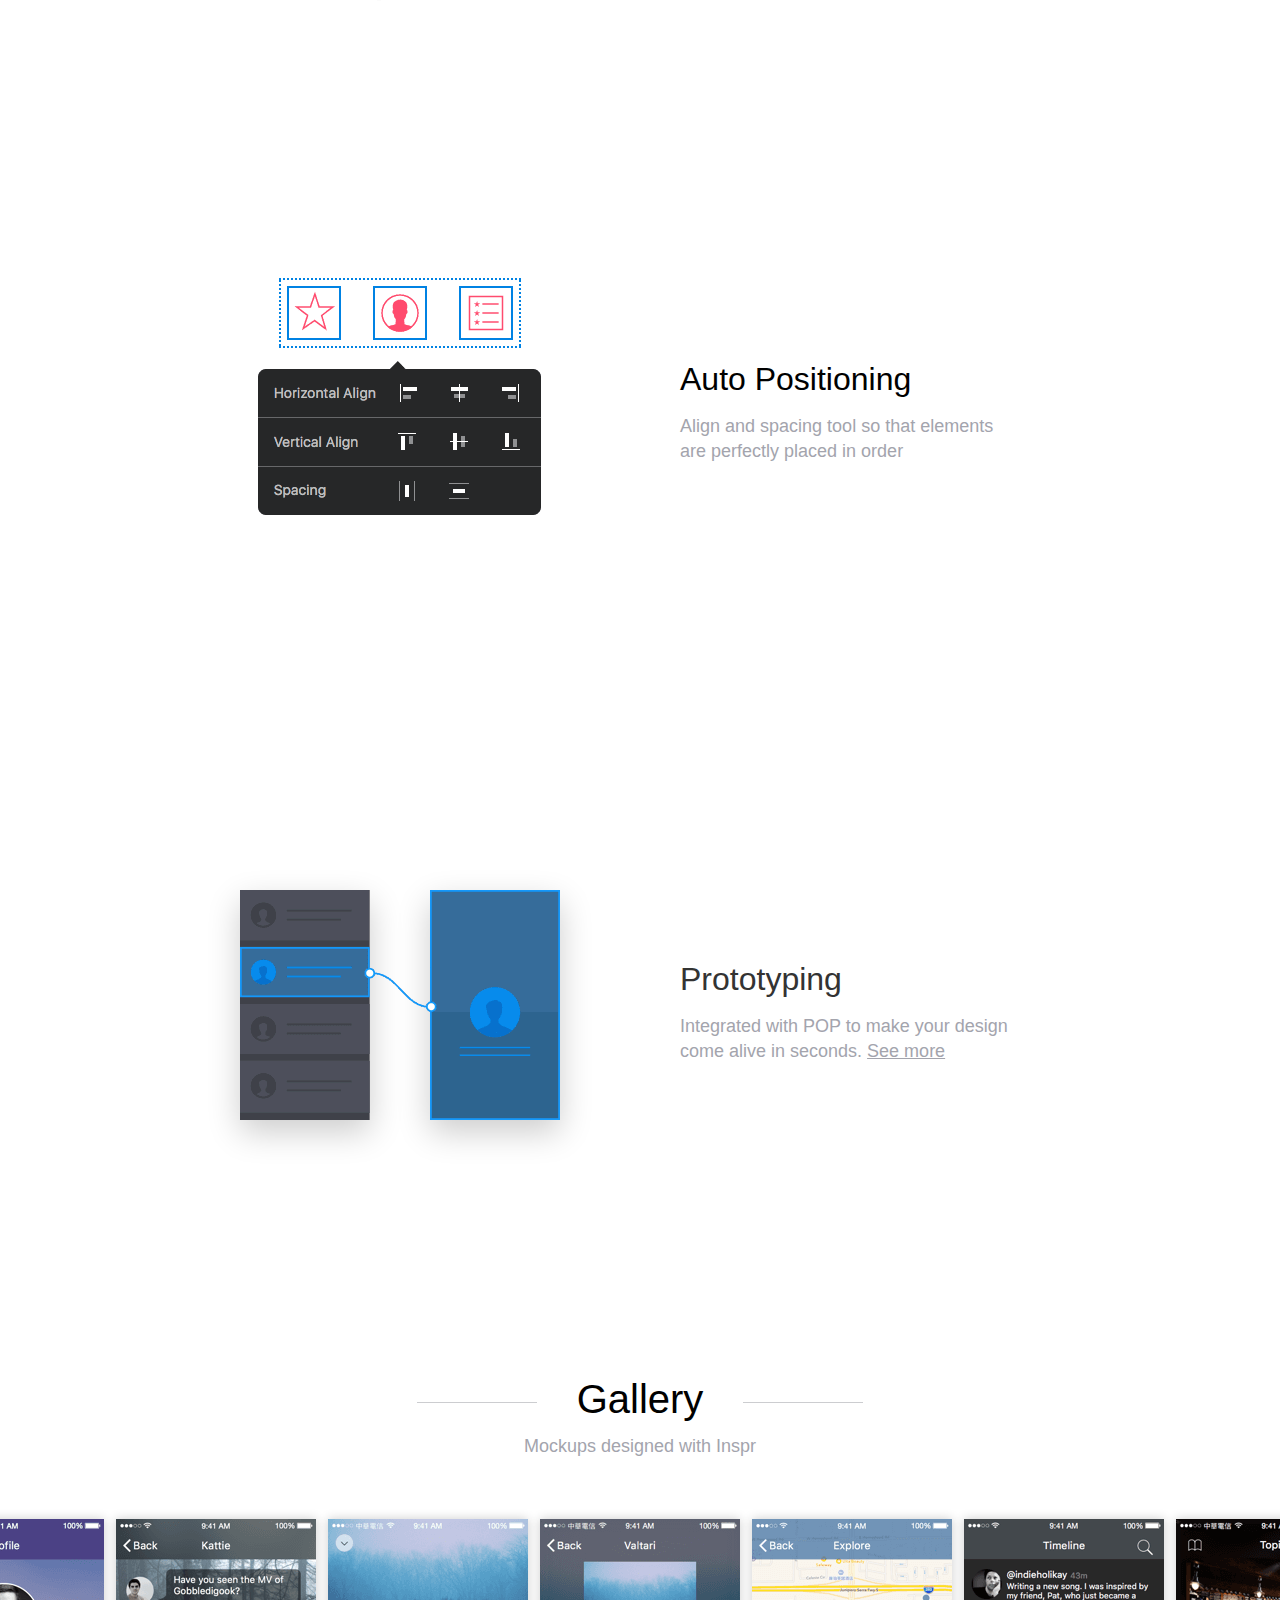
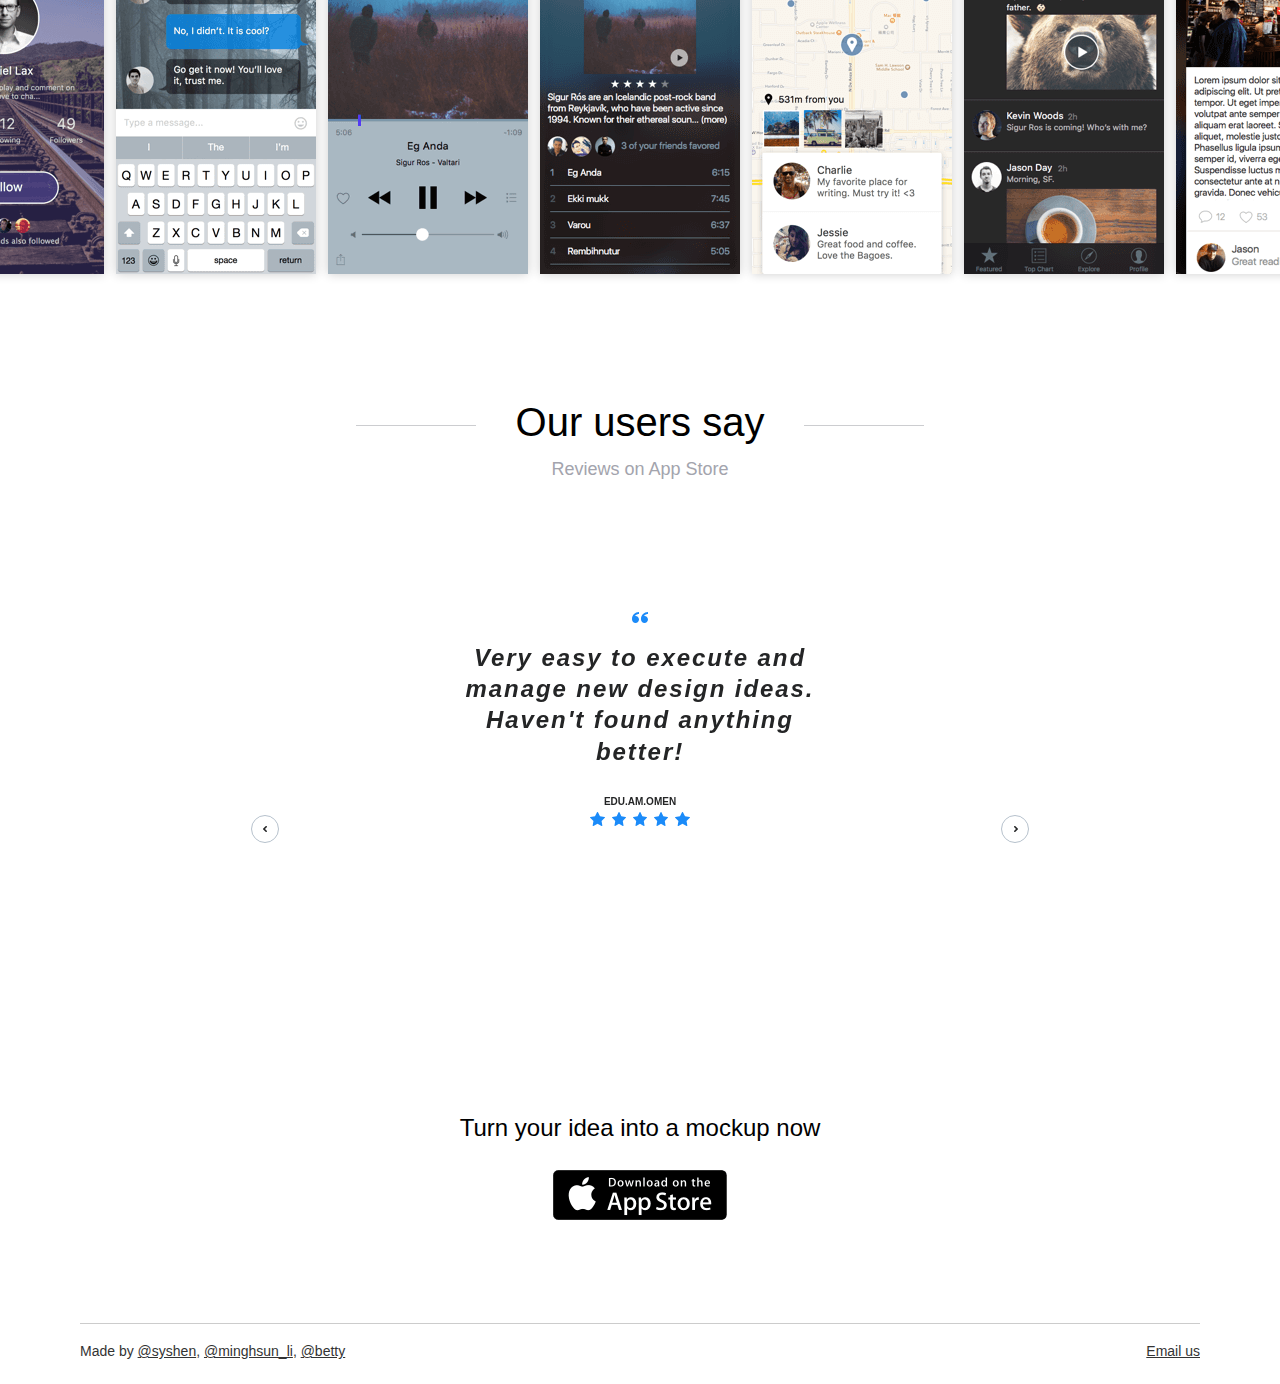
==== commit a4a66f0a: "stars" ====
--- a/index.html
+++ b/index.html
@@ -222,11 +222,11 @@
         <div data-slick="{&quot;slidesToShow&quot;: 1, &quot;slidesToScroll&quot;: 1, &quot;fade&quot;: false, &quot;prevArrow&quot; : &quot;.js-testimonials-prev-arrow--01&quot;, &quot;nextArrow&quot;: &quot;.js-testimonials-next-arrow--01&quot;, &quot;cssEase&quot;: &quot;linear&quot;}" class="testimonials__box js-slider">
           <div class="testimonials__item"><span class="testimonials__item_text">Very easy to execute and manage new design ideas. Haven't found anything better!</span>
             <span class="testimonials__item_name">Edu.AM.Omen</span>
-            <div class="testimonials__rating_box"><img src="img/icons/i--star--blue--solid.svg" class="testimonials__rating_star"><img src="img/icons/i--star--blue--solid.svg" class="testimonials__rating_star"><img src="img/icons/i--star--blue--solid.svg" class="testimonials__rating_star"><img src="img/icons/i--star--blue--solid.svg" class="testimonials__rating_star"><img src="img/icons/i--star--blue--solid.svg" class="testimonials__rating_star"></div>
+            <div class="testimonials__rating_box"><img src="images/i--star--blue--solid.svg" class="testimonials__rating_star"><img src="images/i--star--blue--solid.svg" class="testimonials__rating_star"><img src="images/i--star--blue--solid.svg" class="testimonials__rating_star"><img src="images/i--star--blue--solid.svg" class="testimonials__rating_star"><img src="images/i--star--blue--solid.svg" class="testimonials__rating_star"></div>
           </div>
           <div class="testimonials__item"><span class="testimonials__item_text">Inspr Pro is one elegant and powerful app that any progressive designer would love. It is very convenient and delivers its promise without much complication. I've been using this app and have watched it grow. Thank you Inspr Team for coming up with this wonderful app!</span>
             <span class="testimonials__item_name">Geruplus</span>
-            <div class="testimonials__rating_box"><img src="img/icons/i--star--blue--solid.svg" class="testimonials__rating_star"><img src="img/icons/i--star--blue--solid.svg" class="testimonials__rating_star"><img src="img/icons/i--star--blue--solid.svg" class="testimonials__rating_star"><img src="img/icons/i--star--blue--solid.svg" class="testimonials__rating_star"><img src="img/icons/i--star--blue--solid.svg" class="testimonials__rating_star"></div>
+            <div class="testimonials__rating_box"><img src="images/i--star--blue--solid.svg" class="testimonials__rating_star"><img src="images/i--star--blue--solid.svg" class="testimonials__rating_star"><img src="images/i--star--blue--solid.svg" class="testimonials__rating_star"><img src="images/i--star--blue--solid.svg" class="testimonials__rating_star"><img src="images/i--star--blue--solid.svg" class="testimonials__rating_star"></div>
           </div>
         </div>
       </div>
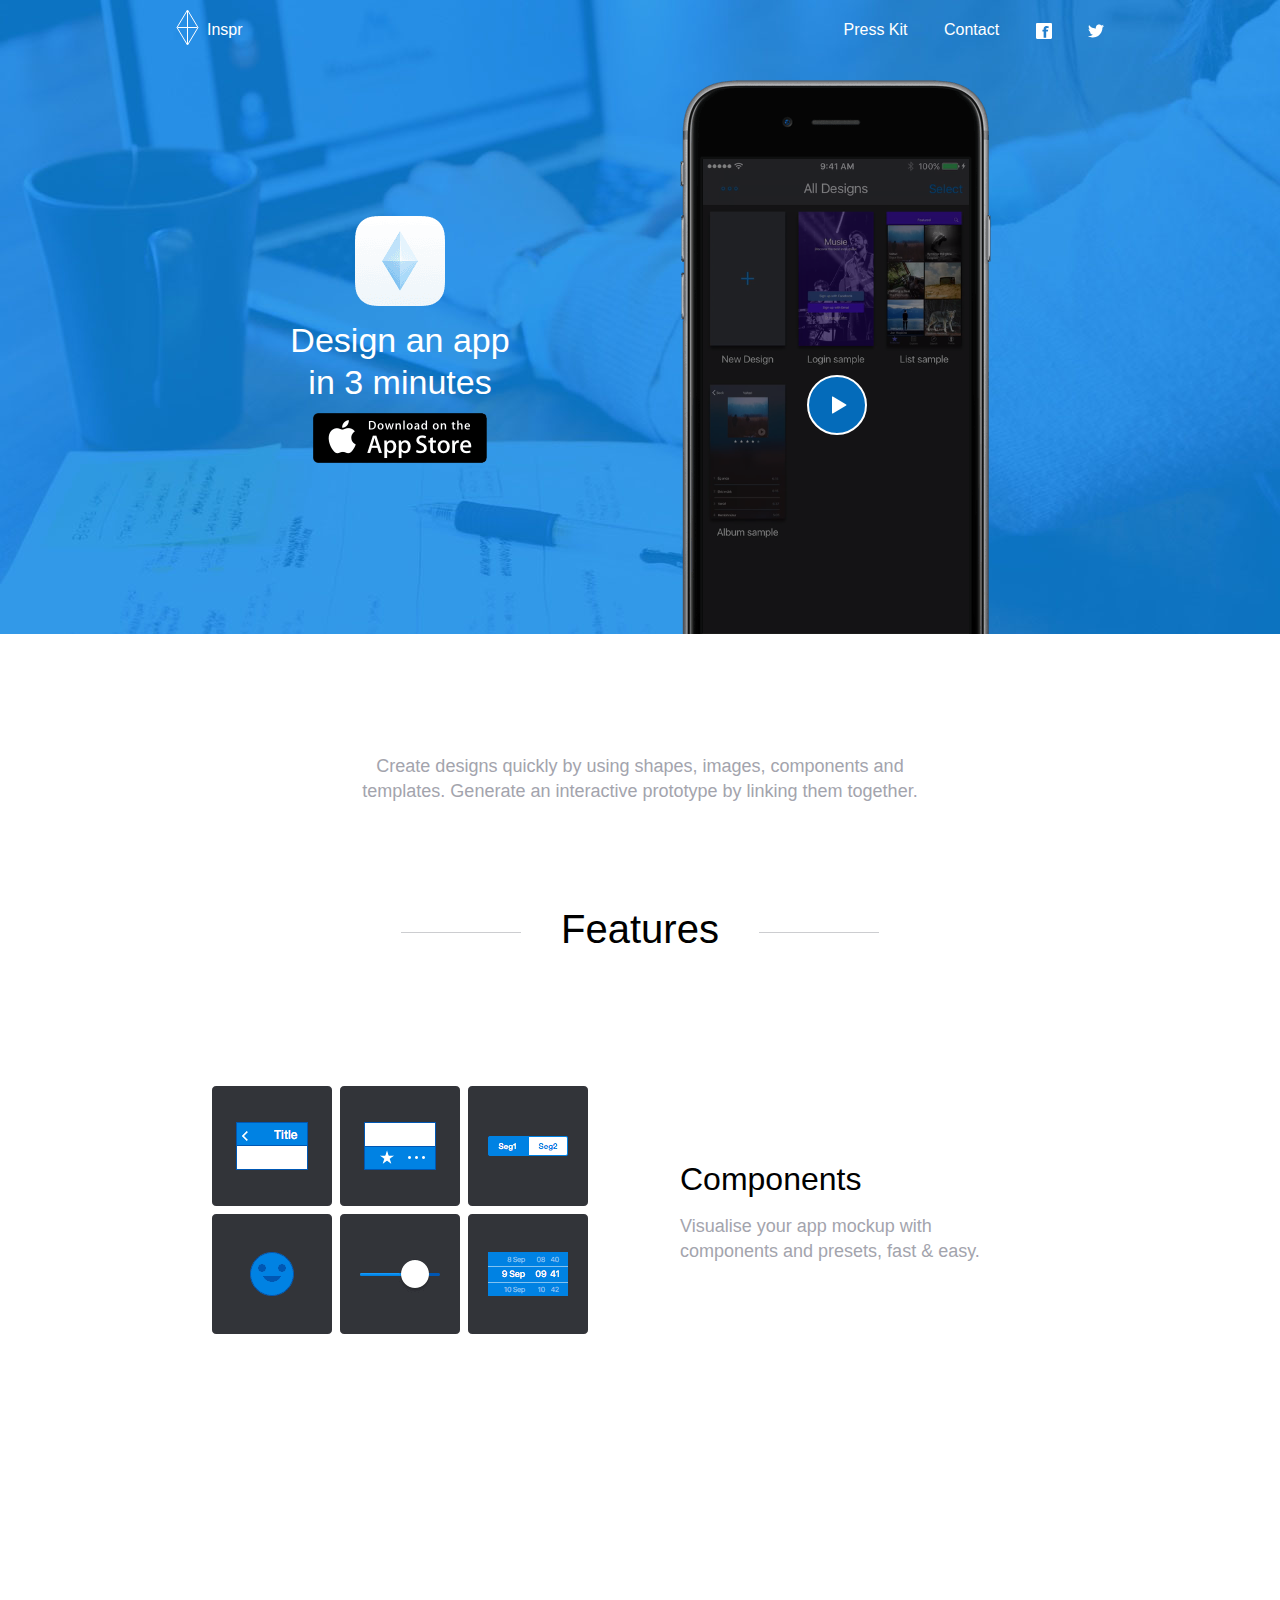
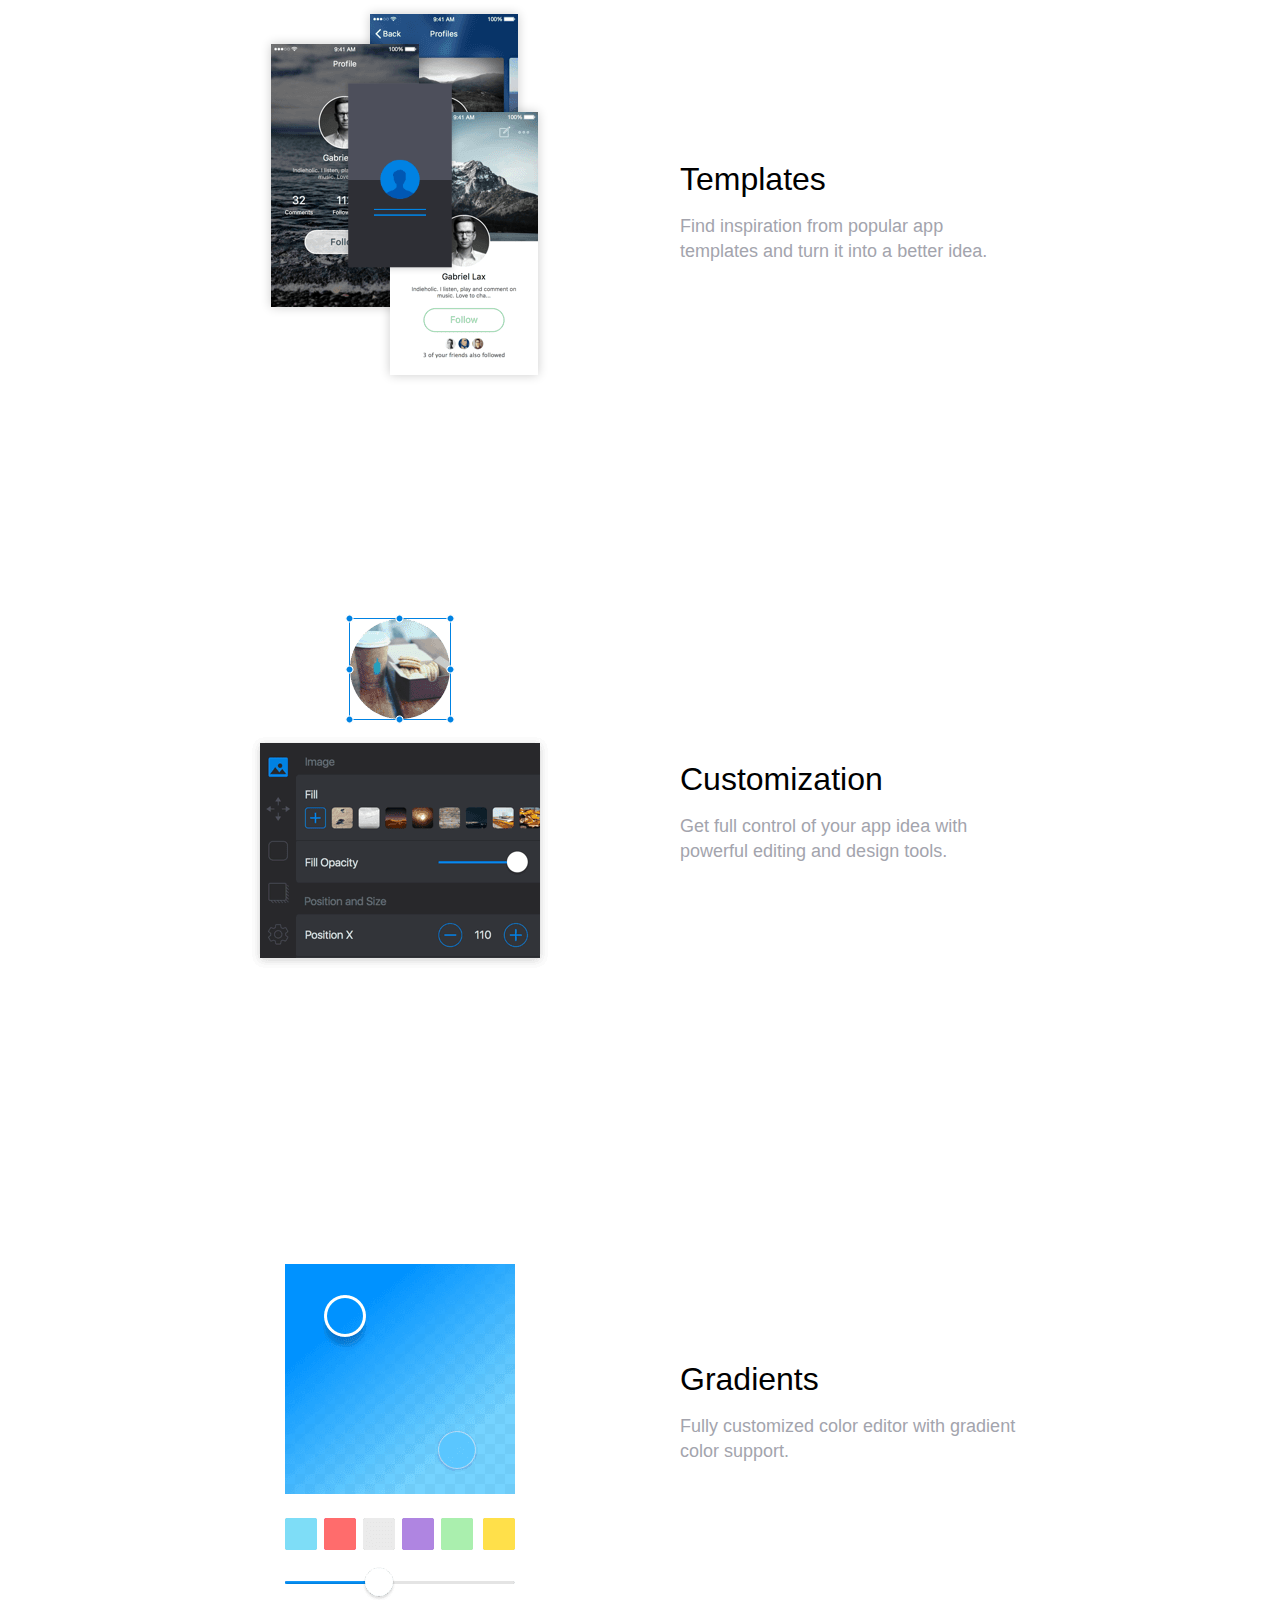
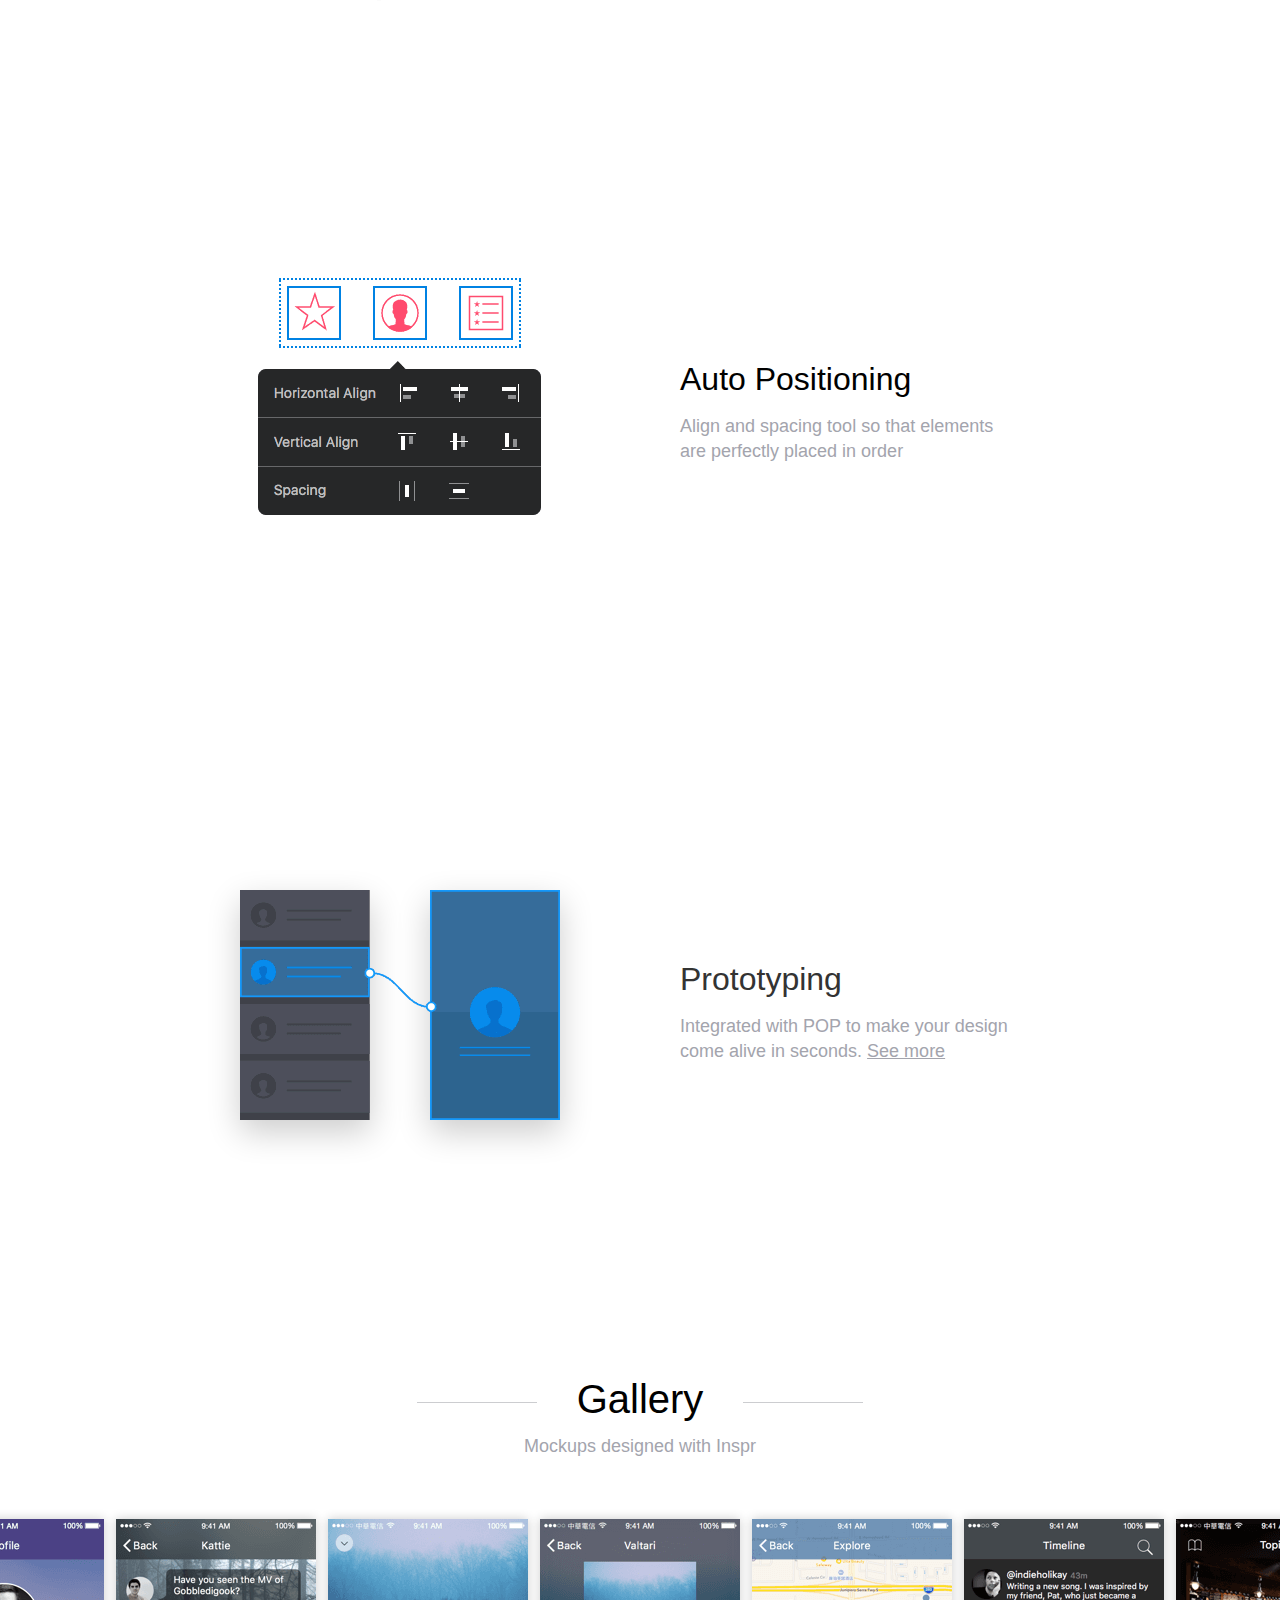
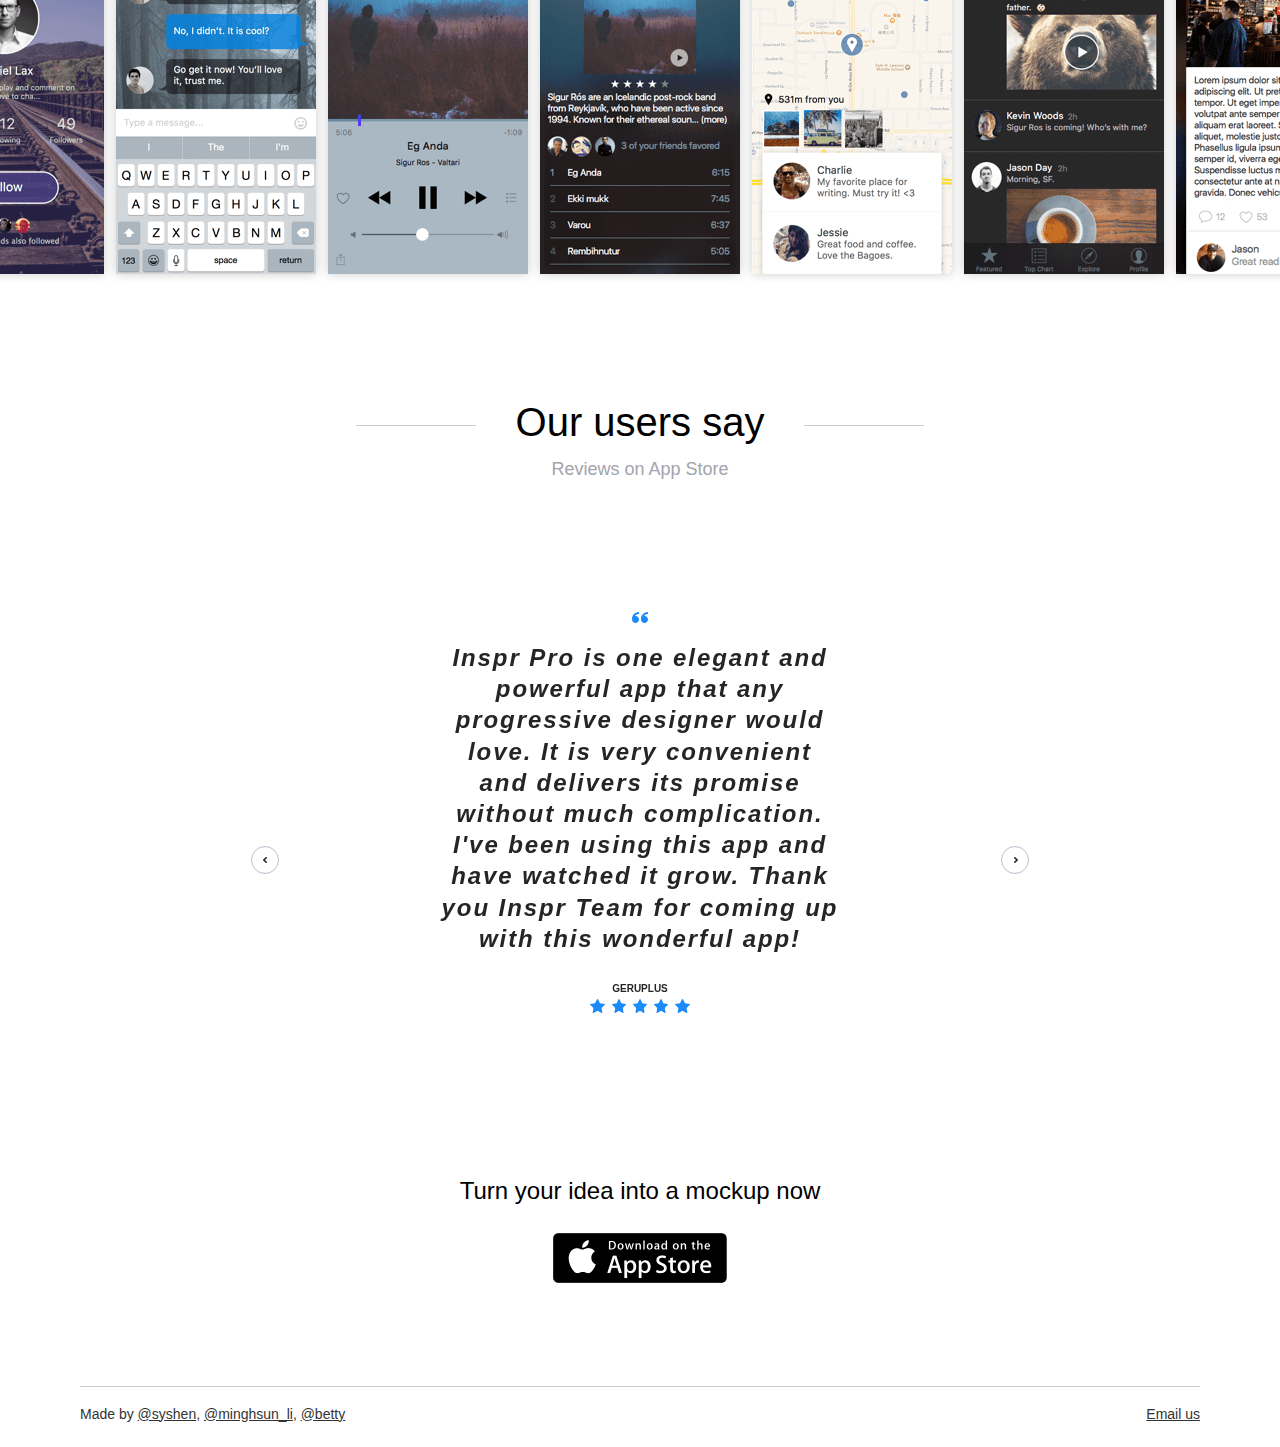
==== commit 9ff0fe6a: "more reviews" ====
--- a/index.html
+++ b/index.html
@@ -220,14 +220,46 @@
           <button type="button" class="testimonials__arrow testimonials__arrow--right testimonials__arrow--01 testimonials__arrow--01--right js-testimonials-next-arrow--01"></button>
         </div>
         <div data-slick="{&quot;slidesToShow&quot;: 1, &quot;slidesToScroll&quot;: 1, &quot;fade&quot;: false, &quot;prevArrow&quot; : &quot;.js-testimonials-prev-arrow--01&quot;, &quot;nextArrow&quot;: &quot;.js-testimonials-next-arrow--01&quot;, &quot;cssEase&quot;: &quot;linear&quot;}" class="testimonials__box js-slider">
-          <div class="testimonials__item"><span class="testimonials__item_text">Very easy to execute and manage new design ideas. Haven't found anything better!</span>
-            <span class="testimonials__item_name">Edu.AM.Omen</span>
-            <div class="testimonials__rating_box"><img src="images/i--star--blue--solid.svg" class="testimonials__rating_star"><img src="images/i--star--blue--solid.svg" class="testimonials__rating_star"><img src="images/i--star--blue--solid.svg" class="testimonials__rating_star"><img src="images/i--star--blue--solid.svg" class="testimonials__rating_star"><img src="images/i--star--blue--solid.svg" class="testimonials__rating_star"></div>
-          </div>
           <div class="testimonials__item"><span class="testimonials__item_text">Inspr Pro is one elegant and powerful app that any progressive designer would love. It is very convenient and delivers its promise without much complication. I've been using this app and have watched it grow. Thank you Inspr Team for coming up with this wonderful app!</span>
             <span class="testimonials__item_name">Geruplus</span>
             <div class="testimonials__rating_box"><img src="images/i--star--blue--solid.svg" class="testimonials__rating_star"><img src="images/i--star--blue--solid.svg" class="testimonials__rating_star"><img src="images/i--star--blue--solid.svg" class="testimonials__rating_star"><img src="images/i--star--blue--solid.svg" class="testimonials__rating_star"><img src="images/i--star--blue--solid.svg" class="testimonials__rating_star"></div>
           </div>
+
+          <div class="testimonials__item"><span class="testimonials__item_text">Very easy to execute and manage new design ideas. Haven't found anything better!</span>
+            <span class="testimonials__item_name">Edu AM Omen</span>
+            <div class="testimonials__rating_box"><img src="images/i--star--blue--solid.svg" class="testimonials__rating_star"><img src="images/i--star--blue--solid.svg" class="testimonials__rating_star"><img src="images/i--star--blue--solid.svg" class="testimonials__rating_star"><img src="images/i--star--blue--solid.svg" class="testimonials__rating_star"><img src="images/i--star--blue--solid.svg" class="testimonials__rating_star"></div>
+          </div>
+
+          <div class="testimonials__item"><span class="testimonials__item_text">I don't usually write posts but this app is amazing, i can make mockups really fast and easy with a professional looking design, I love it. Just add more icons and a tool to make vertical lines</span>
+            <span class="testimonials__item_name">Gígolo</span>
+            <div class="testimonials__rating_box"><img src="images/i--star--blue--solid.svg" class="testimonials__rating_star"><img src="images/i--star--blue--solid.svg" class="testimonials__rating_star"><img src="images/i--star--blue--solid.svg" class="testimonials__rating_star"><img src="images/i--star--blue--solid.svg" class="testimonials__rating_star"><img src="images/i--star--blue--solid.svg" class="testimonials__rating_star"></div>
+          </div>
+
+          <div class="testimonials__item"><span class="testimonials__item_text">Great app to prototype on the fly. The team is working hard on the product. Worth every penny ! Keep up the great work!</span>
+            <span class="testimonials__item_name">Leo König</span>
+            <div class="testimonials__rating_box"><img src="images/i--star--blue--solid.svg" class="testimonials__rating_star"><img src="images/i--star--blue--solid.svg" class="testimonials__rating_star"><img src="images/i--star--blue--solid.svg" class="testimonials__rating_star"><img src="images/i--star--blue--solid.svg" class="testimonials__rating_star"><img src="images/i--star--blue--solid.svg" class="testimonials__rating_star"></div>
+          </div>
+
+          <div class="testimonials__item"><span class="testimonials__item_text">I needed an app that I could use from my phone for those moments of inspirations or when I have a moment to prototype an idea. I love that this app works with POP. I am not a designer or developer but this app helps me to create high rez prototypes quickly so I can get user feedback as soon as possible.</span>
+            <span class="testimonials__item_name">ikitajima</span>
+            <div class="testimonials__rating_box"><img src="images/i--star--blue--solid.svg" class="testimonials__rating_star"><img src="images/i--star--blue--solid.svg" class="testimonials__rating_star"><img src="images/i--star--blue--solid.svg" class="testimonials__rating_star"><img src="images/i--star--blue--solid.svg" class="testimonials__rating_star"><img src="images/i--star--blue--solid.svg" class="testimonials__rating_star"></div>
+          </div>
+
+          <div class="testimonials__item"><span class="testimonials__item_text">真的非常棒的原因设计图 一直没找到 发现真心好强大</span>
+            <span class="testimonials__item_name">尤子墨</span>
+            <div class="testimonials__rating_box"><img src="images/i--star--blue--solid.svg" class="testimonials__rating_star"><img src="images/i--star--blue--solid.svg" class="testimonials__rating_star"><img src="images/i--star--blue--solid.svg" class="testimonials__rating_star"><img src="images/i--star--blue--solid.svg" class="testimonials__rating_star"><img src="images/i--star--blue--solid.svg" class="testimonials__rating_star"></div>
+          </div>
+
+          <div class="testimonials__item"><span class="testimonials__item_text">I just love it, it's really easy have almost everything.. I hope you can add landscape feature on ipad and it will be perfect</span>
+            <span class="testimonials__item_name">Moe Shaaban</span>
+            <div class="testimonials__rating_box"><img src="images/i--star--blue--solid.svg" class="testimonials__rating_star"><img src="images/i--star--blue--solid.svg" class="testimonials__rating_star"><img src="images/i--star--blue--solid.svg" class="testimonials__rating_star"><img src="images/i--star--blue--solid.svg" class="testimonials__rating_star"><img src="images/i--star--blue--solid.svg" class="testimonials__rating_star"></div>
+          </div>
+
+          <div class="testimonials__item"><span class="testimonials__item_text">Eine fantastische Möglichkeit, mockups unterwegs zu erstellen!!!</span>
+            <span class="testimonials__item_name">Ali Panahi</span>
+            <div class="testimonials__rating_box"><img src="images/i--star--blue--solid.svg" class="testimonials__rating_star"><img src="images/i--star--blue--solid.svg" class="testimonials__rating_star"><img src="images/i--star--blue--solid.svg" class="testimonials__rating_star"><img src="images/i--star--blue--solid.svg" class="testimonials__rating_star"><img src="images/i--star--blue--solid.svg" class="testimonials__rating_star"></div>
+          </div>
+
         </div>
       </div>
     </section>
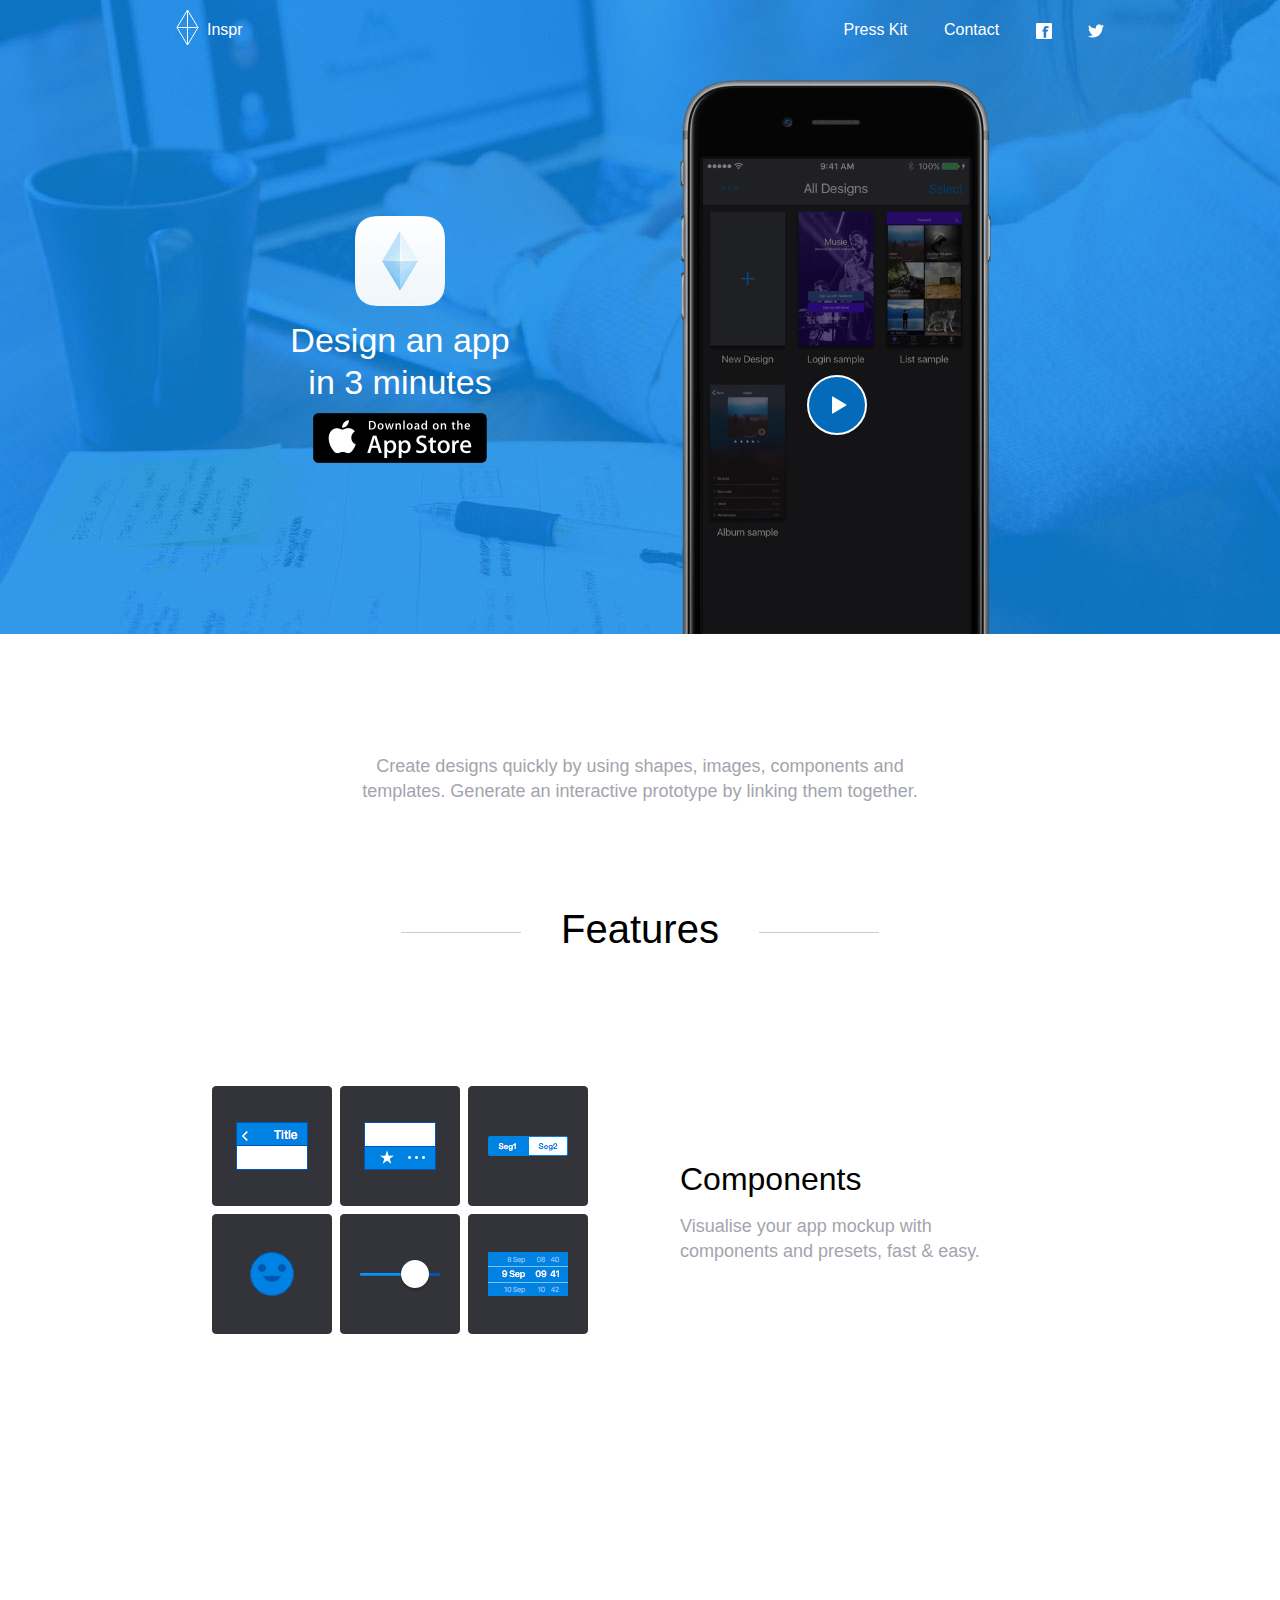
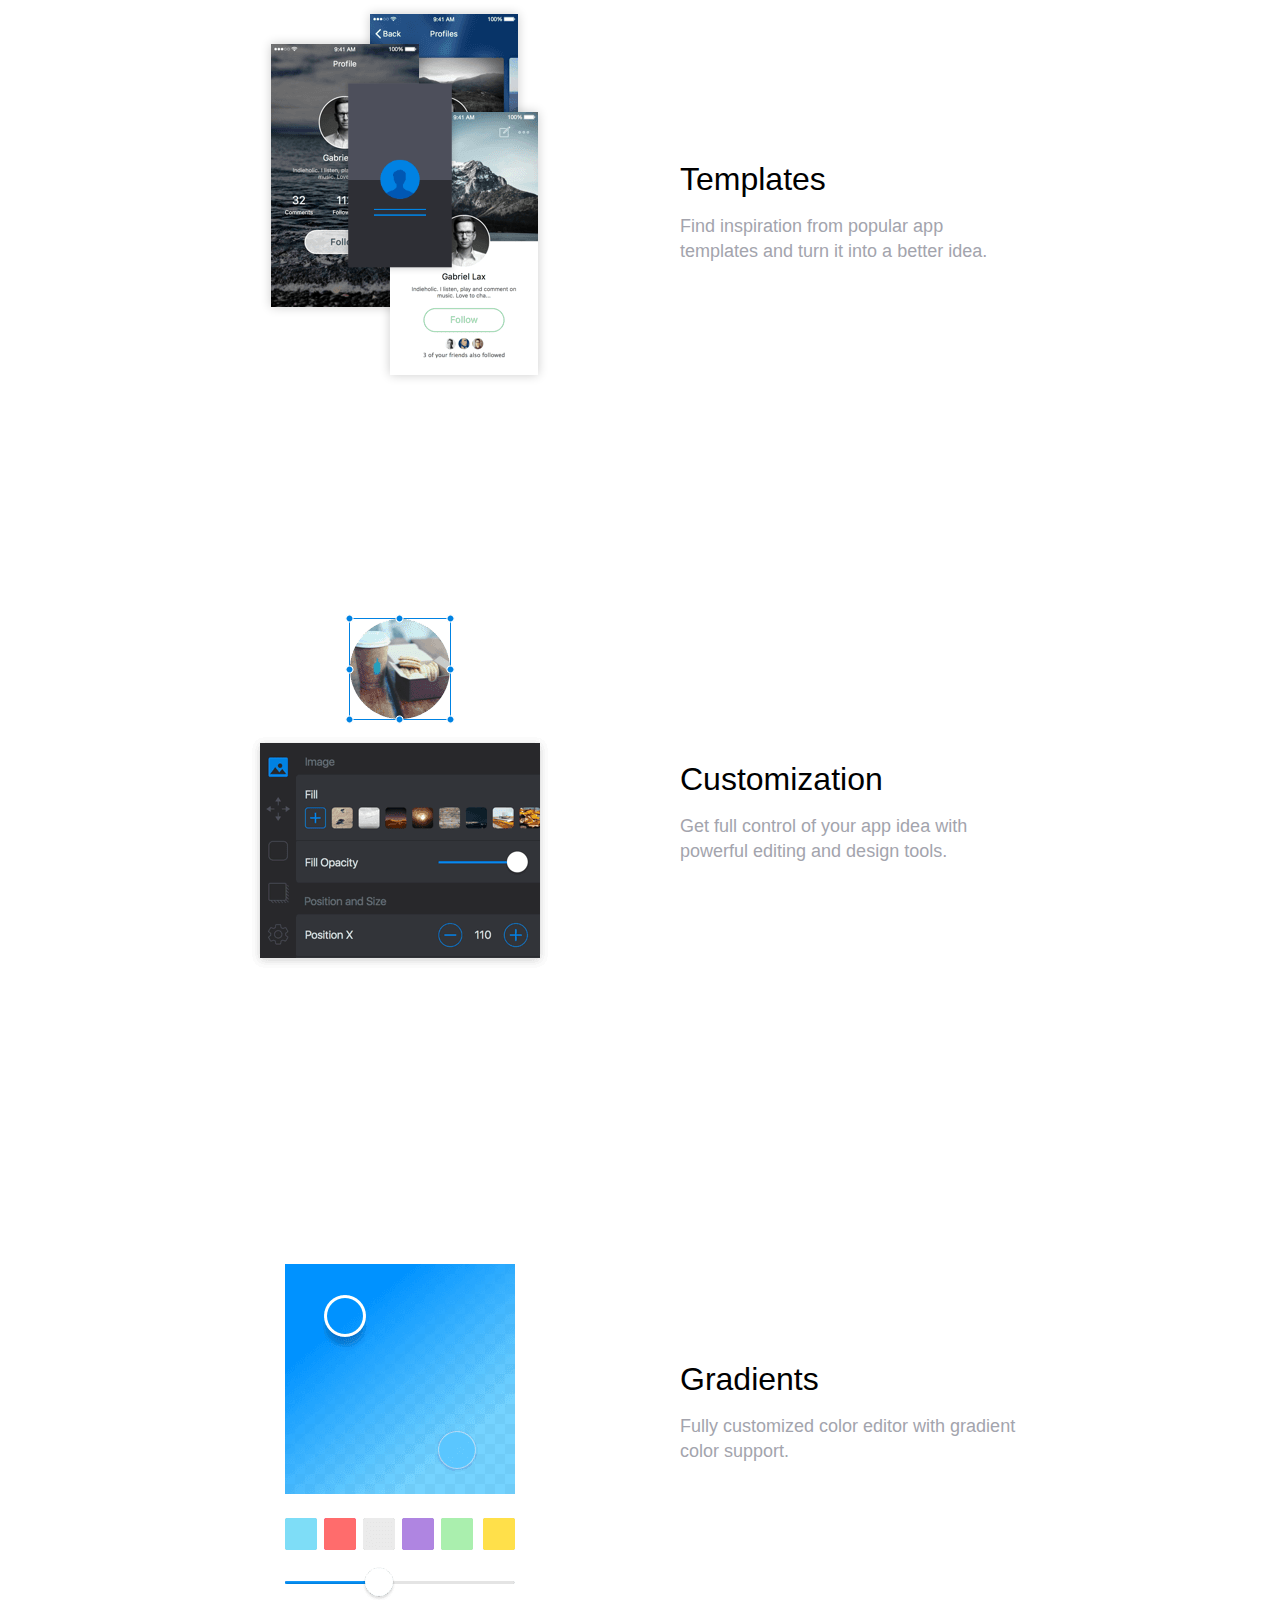
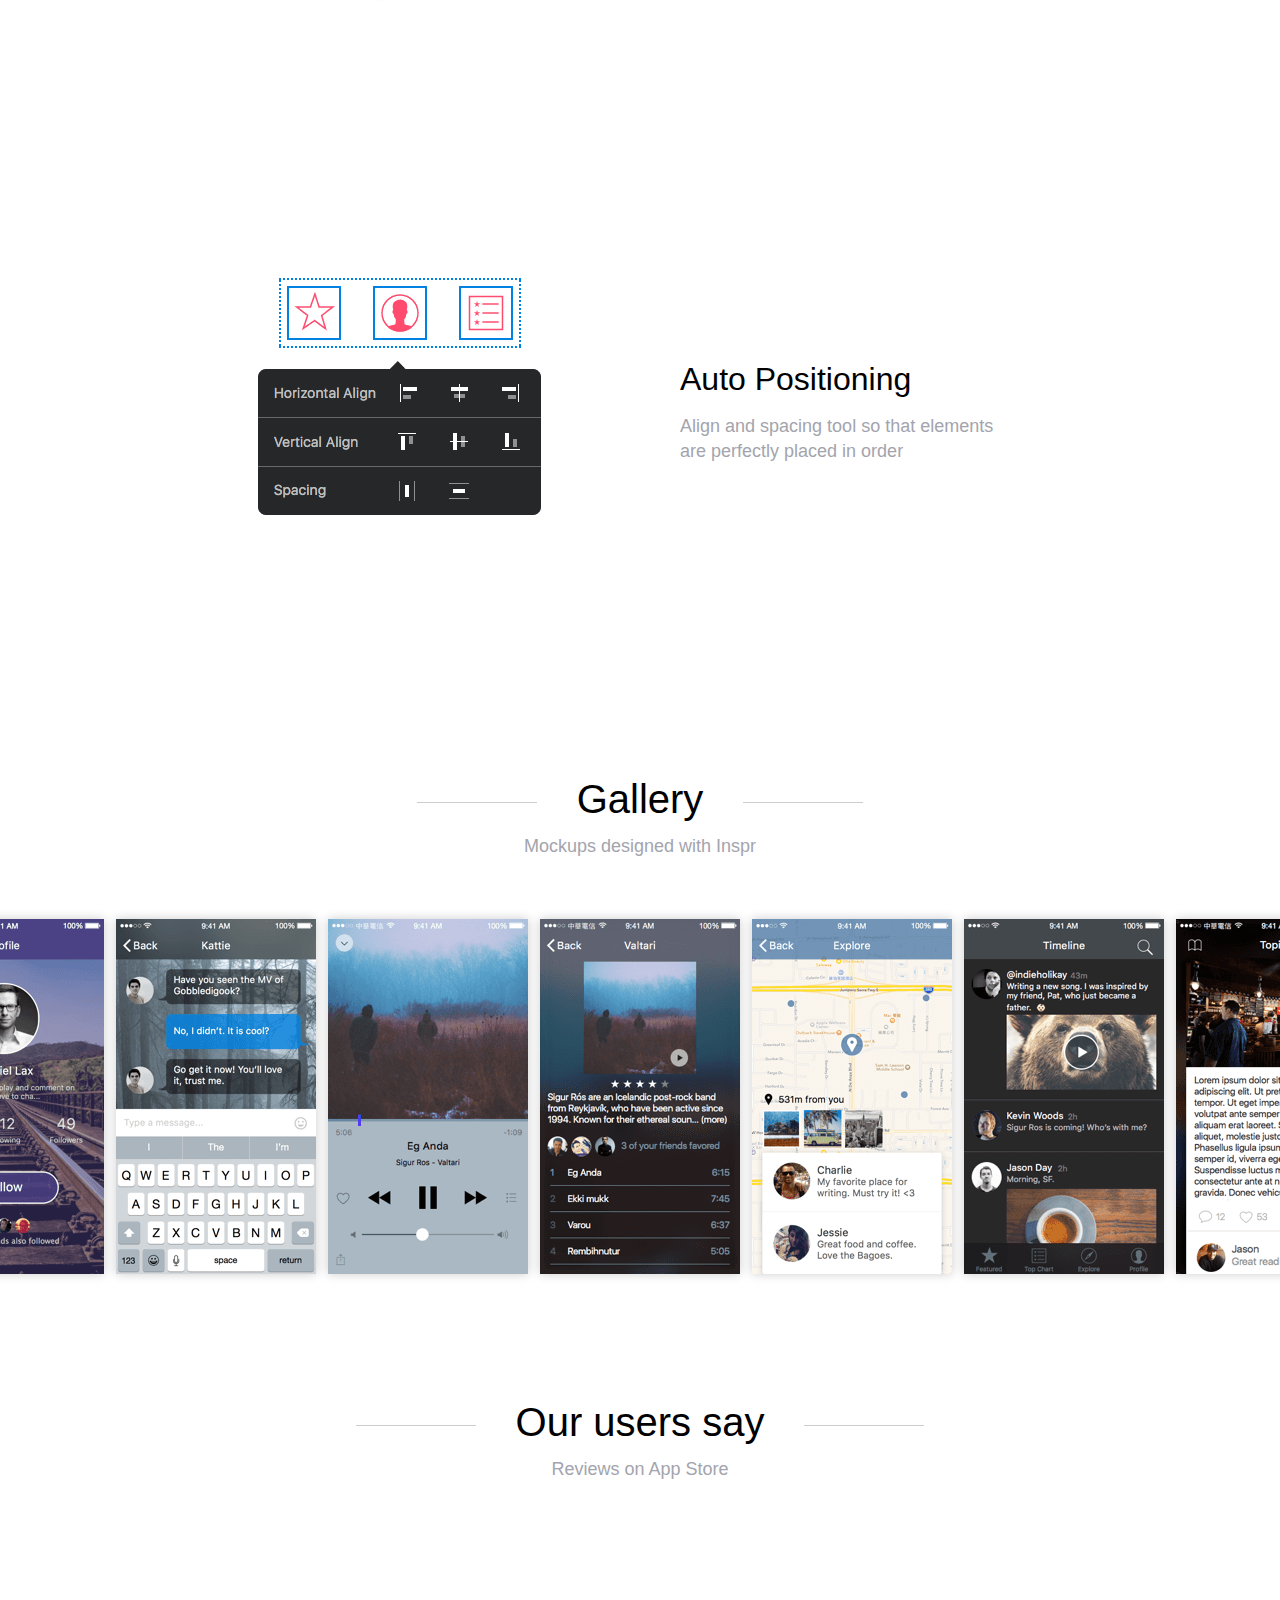
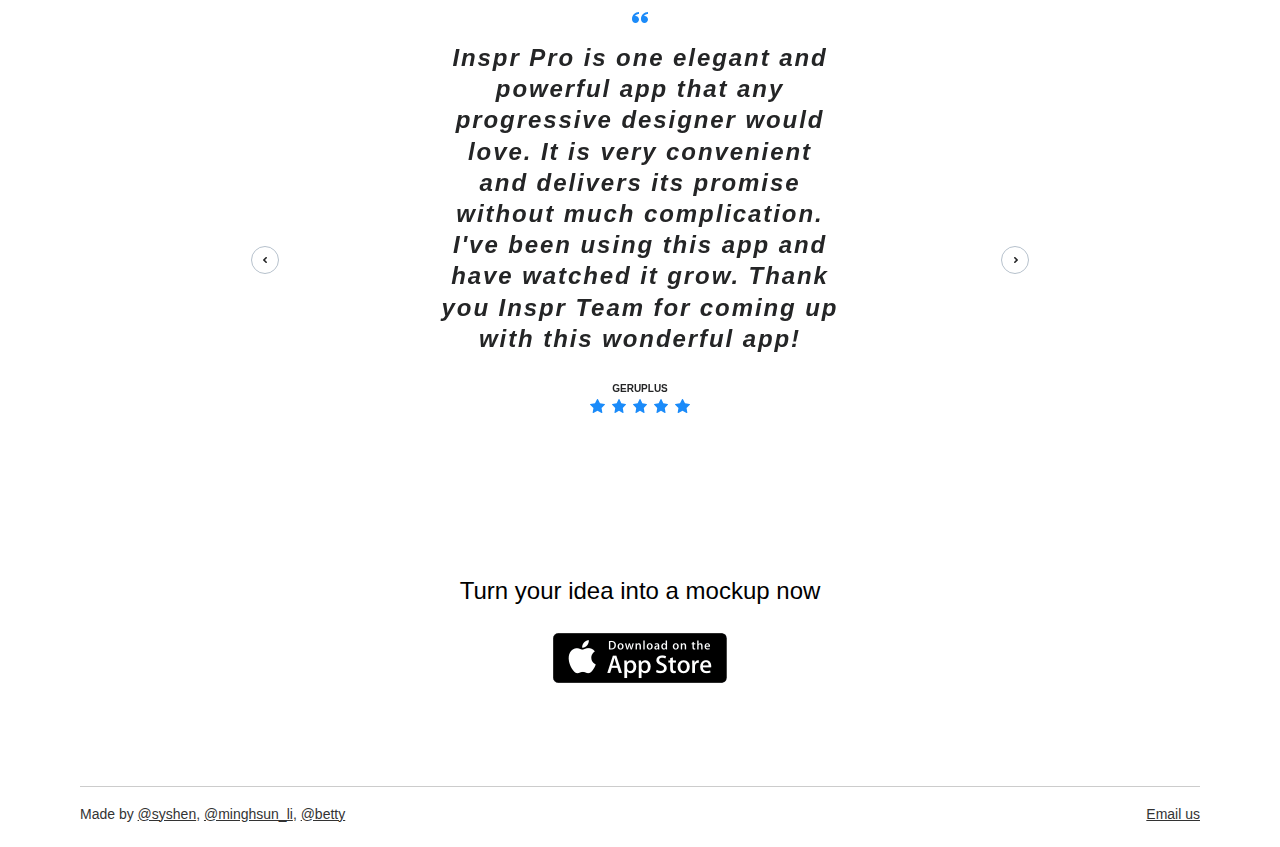
==== commit dd76feb5: "remove POP" ====
--- a/index.html
+++ b/index.html
@@ -178,6 +178,7 @@
       </div>
     </section>
 
+    <!--
     <section class="feature">
       <div class="feature-text">
         <h3 class="feature-title"><a href="pop">Prototyping</a></h3>
@@ -192,7 +193,7 @@
         </div>
       </div>
     </section>
-
+    -->
 
   	<section class="gallery">
     	<h3 class="gallery-title"><span class="heading-dash"></span><span class="heading-text">Gallery</span><span class="heading-dash"></span></h3>
